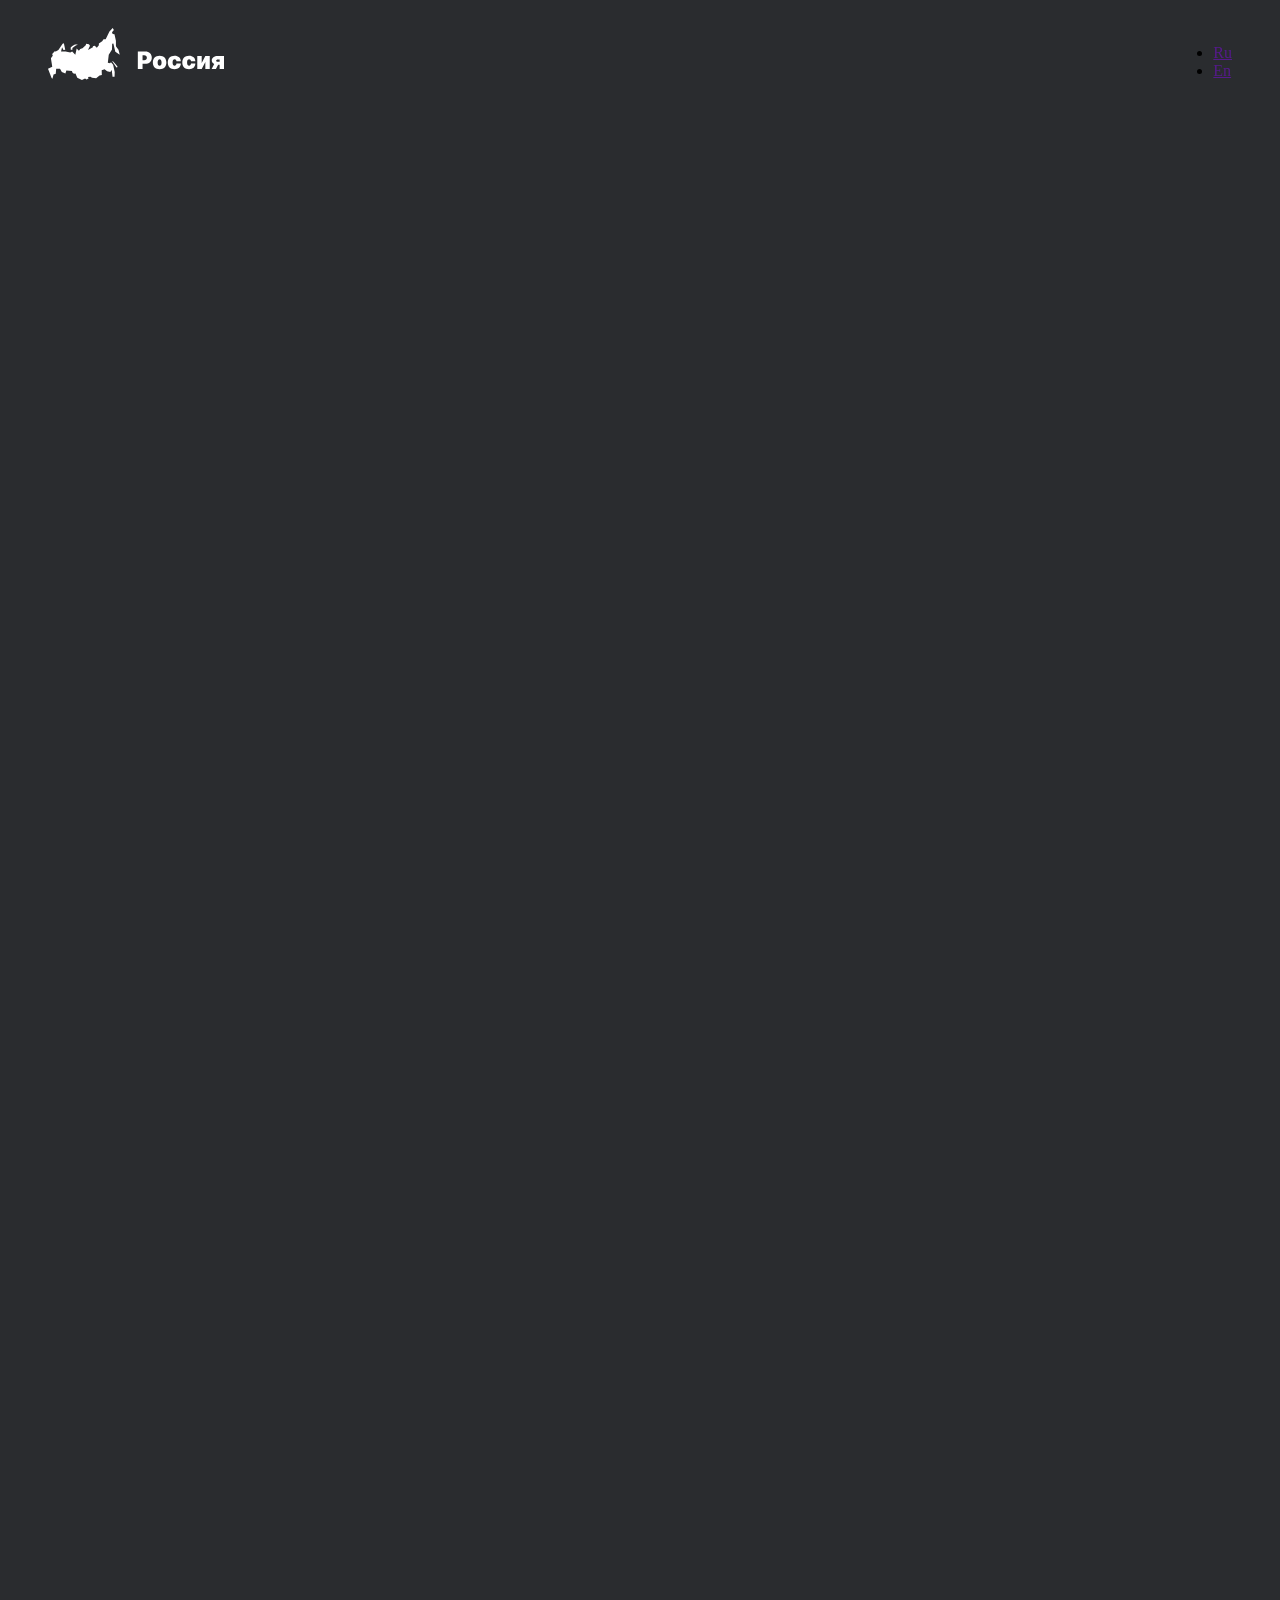
==== index.html @ 88f24289 "Начало разработки шапки" ====
<!doctype html>
<html lang="ru">
    <head>
        <meta charset="UTF-8">
        <meta name="viewport"
            content="width=device-width, user-scalable=no, initial-scale=1.0, maximum-scale=1.0, minimum-scale=1.0">
        <meta http-equiv="X-UA-Compatible" content="ie=edge">
        <link rel="stylesheet" href="css/index.css">
        <title>Путешествия по России</title>
    </head>
    <body class="body">
        <div class="body__container">
            <header class="header">
                <div class="header__logo">
                    <a href="index.html">
                        <img src="./assets/svg/logo.svg" alt="Логотип сайта">
                    </a>
                </div>
                <div class="header__langs">
                    <ul class="header__langs--list">
                        <li class="header__langs--item">
                            <a href="" class="header__

                            langs--link">Ru</a>
                        </li>
                        <li class="header__langs--item">
                            <a href="" class="header__langs--link">En</a>
                        </li>
                    </ul>
                </div>
            </header>
            <main class="main">

            </main>
            <footer class="footer">

            </footer>
        </div>
    </body>
</html>
---- css/index.css ----
@import "./normalize.css";
@import "./blocks/body/body.css";
@import "./blocks/body/__container/body__container.css";
@import "./blocks/header/header.css";
@import "./blocks/header/__lang-link/header__lang-link.css";
@import "./blocks/header/__logo/header__logo.css";
@import "./blocks/header/__logo/__img/header__logo__img.css";
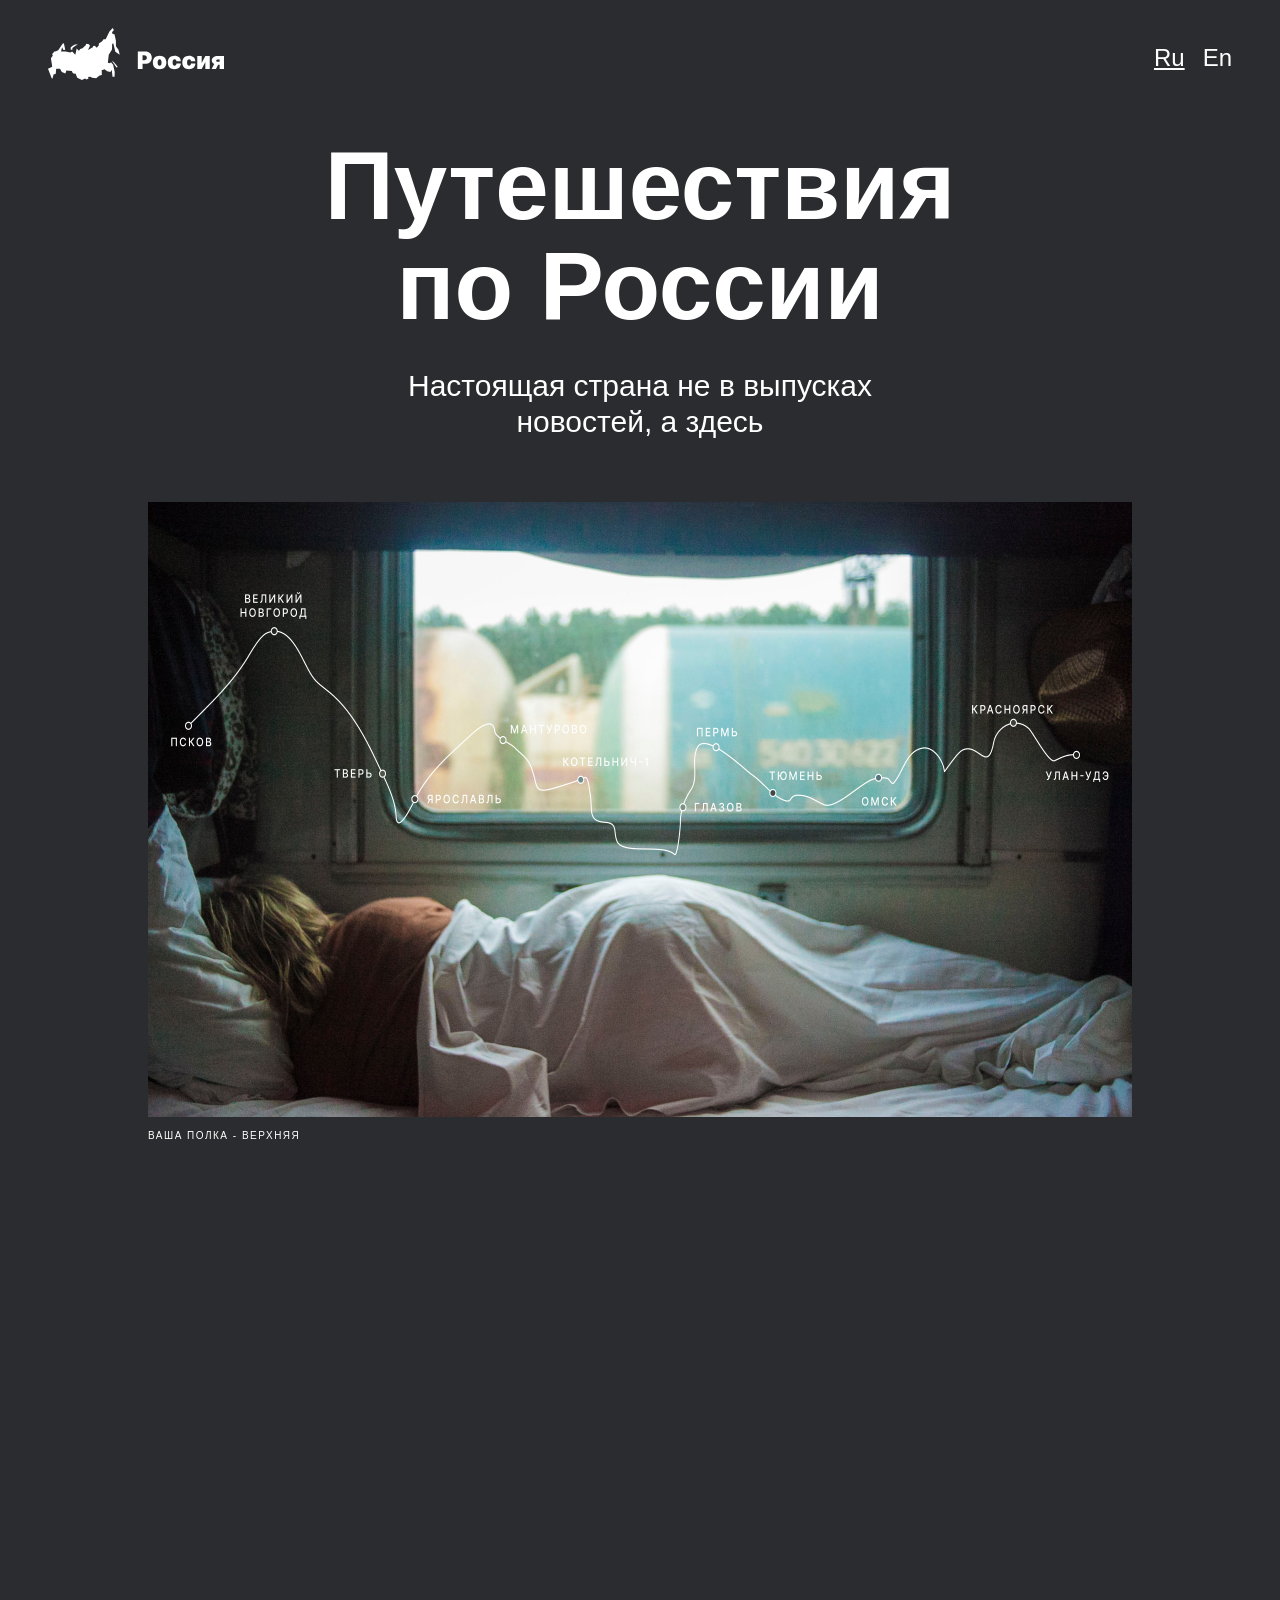
==== commit 8a09edfc: "Сверстал шапку и первую секцию main" ====
--- a/index.html
+++ b/index.html
@@ -11,26 +11,35 @@
     <body class="body">
         <div class="body__container">
             <header class="header">
-                <div class="header__logo">
+                <div class="logo header__logo">
                     <a href="index.html">
                         <img src="./assets/svg/logo.svg" alt="Логотип сайта">
                     </a>
                 </div>
                 <div class="header__langs">
-                    <ul class="header__langs--list">
-                        <li class="header__langs--item">
-                            <a href="" class="header__
-
-                            langs--link">Ru</a>
+                    <ul class="unordered-list">
+                        <li class="header__langs-item">
+                            <a href="" class="link link-active">Ru</a>
                         </li>
-                        <li class="header__langs--item">
-                            <a href="" class="header__langs--link">En</a>
+                        <li class="header__langs-item">
+                            <a href="" class="link">En</a>
                         </li>
                     </ul>
                 </div>
             </header>
             <main class="main">
-
+                <section class="main__greetings">
+                    <div class="main__greetings-title-container">
+                        <h1 class="title-h1">Путешествия по России</h1>
+                    </div>
+                    <div class="main__greetings-subtitle-container">
+                        <p class="main__greetings-subtitle">Настоящая страна не в выпусках новостей, а здесь</p>
+                    </div>
+                    <figure class="figure">
+                        <img class="main__greetings-image" src="./assets/img/image.png" alt="Изображение со спящей в поезде девушкой путешествующей маршрутом Псков -- Улан-удэ">
+                        <figcaption class="main__greetings-image-caption">Ваша полка - верхняя</figcaption>
+                    </figure>
+                </section>
             </main>
             <footer class="footer">
 
--- a/css/index.css
+++ b/css/index.css
@@ -1,7 +1,21 @@
 @import "./normalize.css";
+@import "./fonts/fonts.css";
 @import "./blocks/body/body.css";
 @import "./blocks/body/__container/body__container.css";
 @import "./blocks/header/header.css";
 @import "./blocks/header/__lang-link/header__lang-link.css";
 @import "./blocks/header/__logo/header__logo.css";
 @import "./blocks/header/__logo/__img/header__logo__img.css";
+@import "./blocks/header/__langs/header__langs.css";
+@import "./blocks/unordered-list/unordered-list.css";
+@import "./blocks/header/__langs-item/header__langs-item.css";
+@import "./blocks/link/link.css";
+@import "./blocks/link/link-active.css";
+@import "./blocks/main/__greetings/main__greetings.css";
+@import "./blocks/title/title-h1.css";
+@import "./blocks/main/__greetings/main__greetings-title-container.css";
+@import "./blocks/main/__greetings/main__greetings-subtitle-container.css";
+@import "./blocks/main/__greetings/main__greetings-subtitle.css";
+@import "./blocks/figure/figure.css";
+@import "./blocks/main/__greetings/main__greetings-image.css";
+@import "./blocks/main/__greetings/main__greetings-image-caption.css"
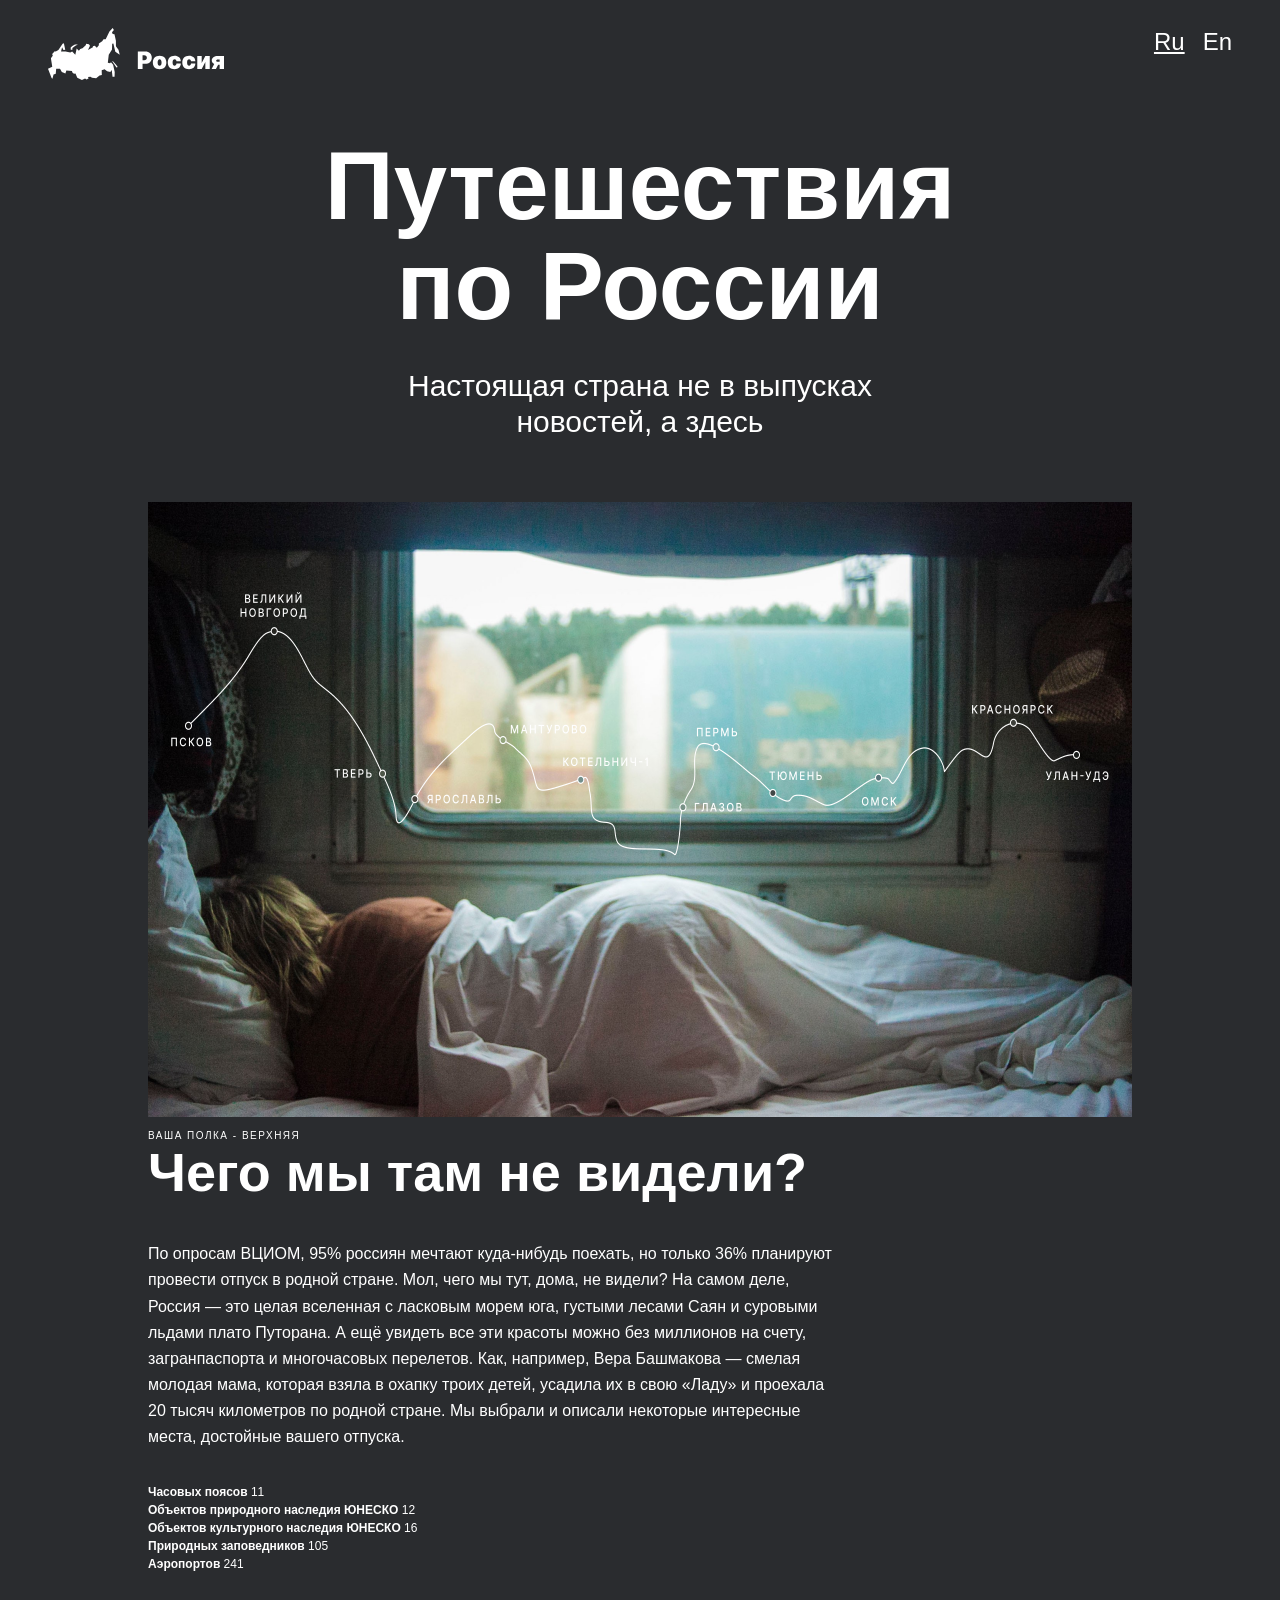
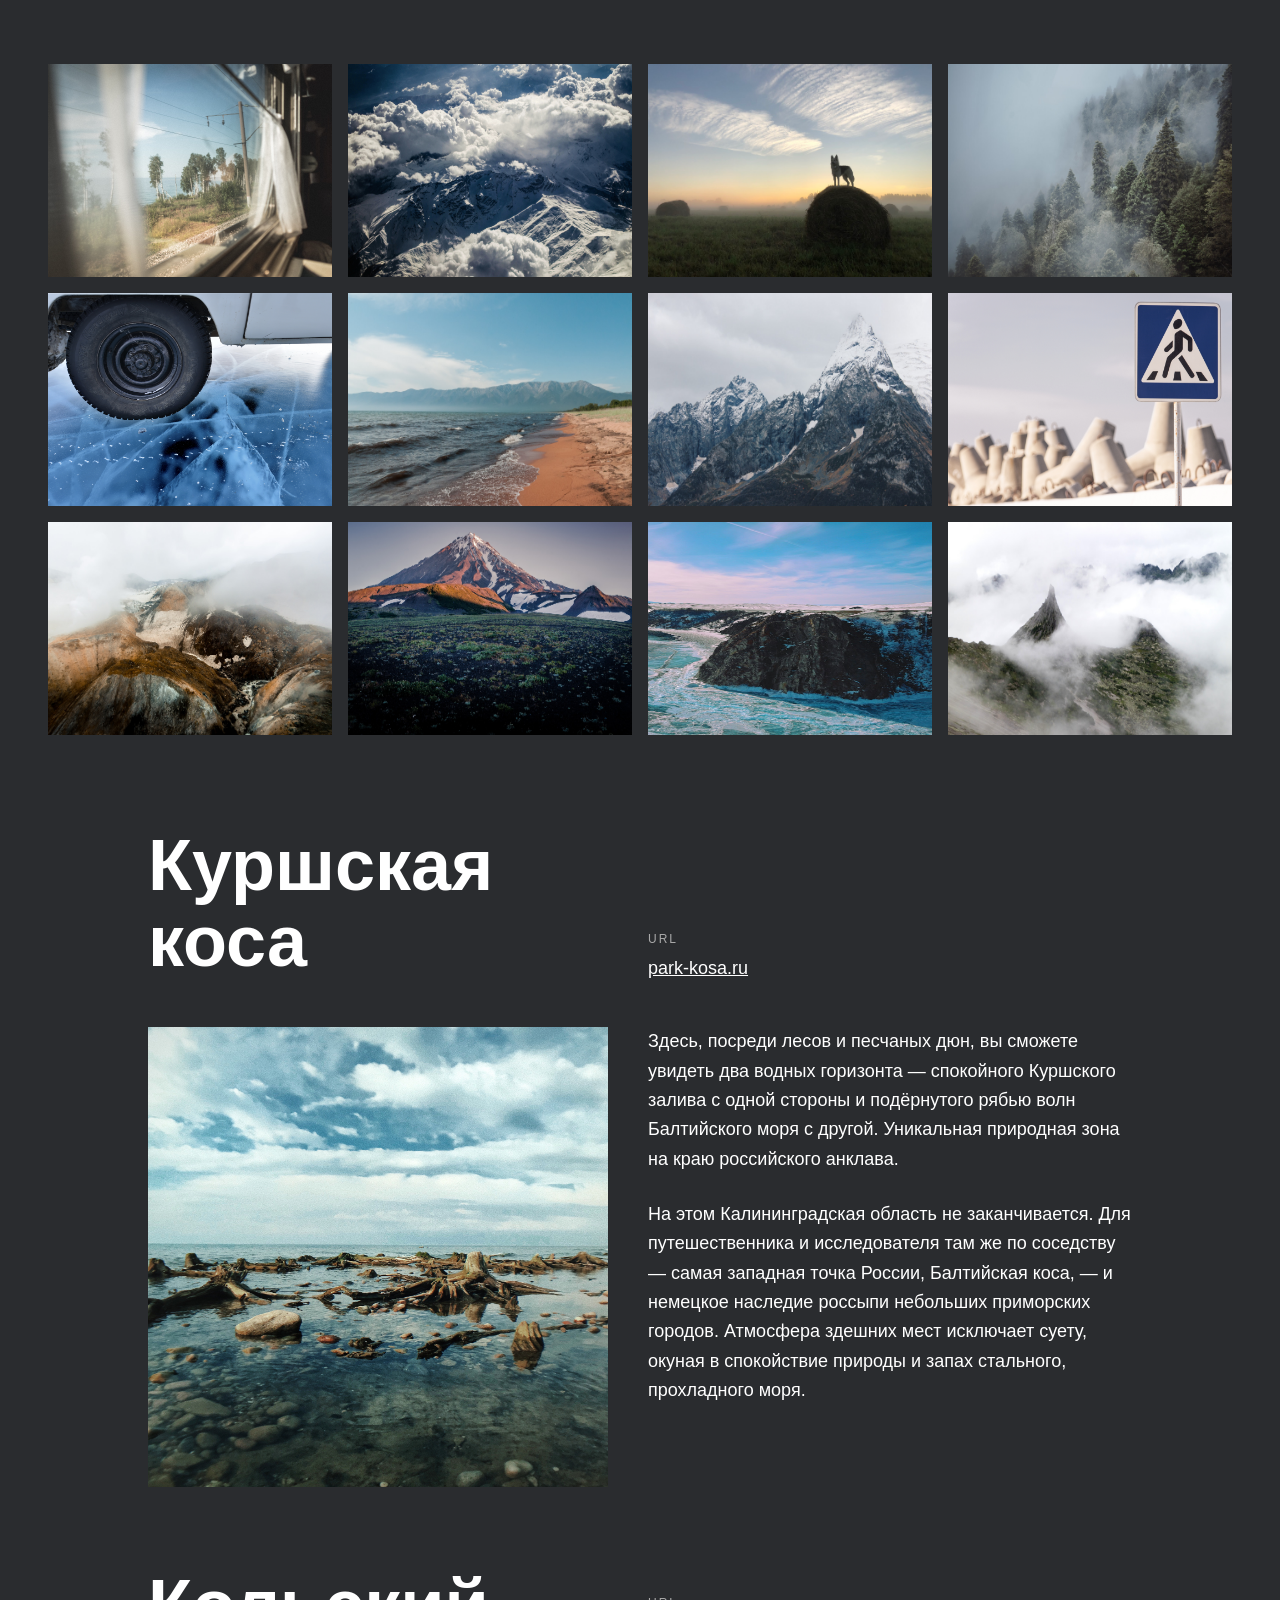
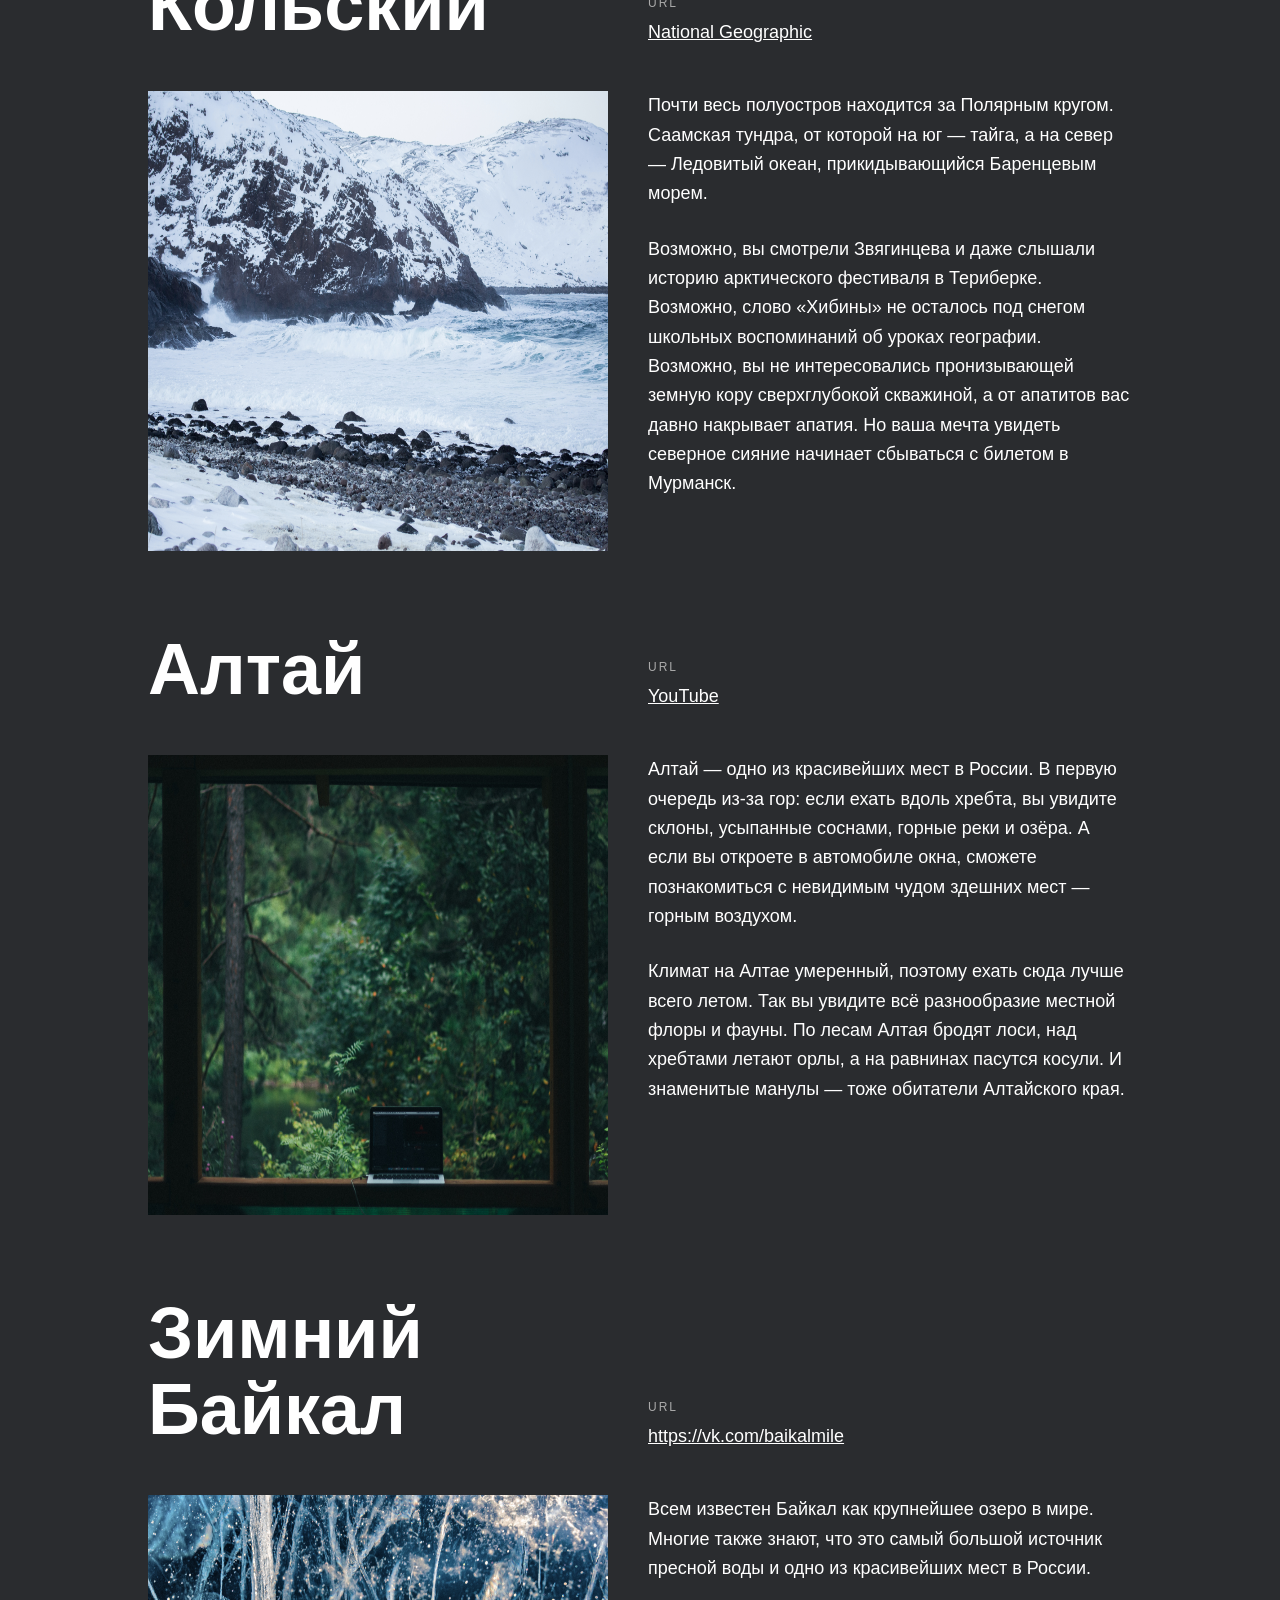
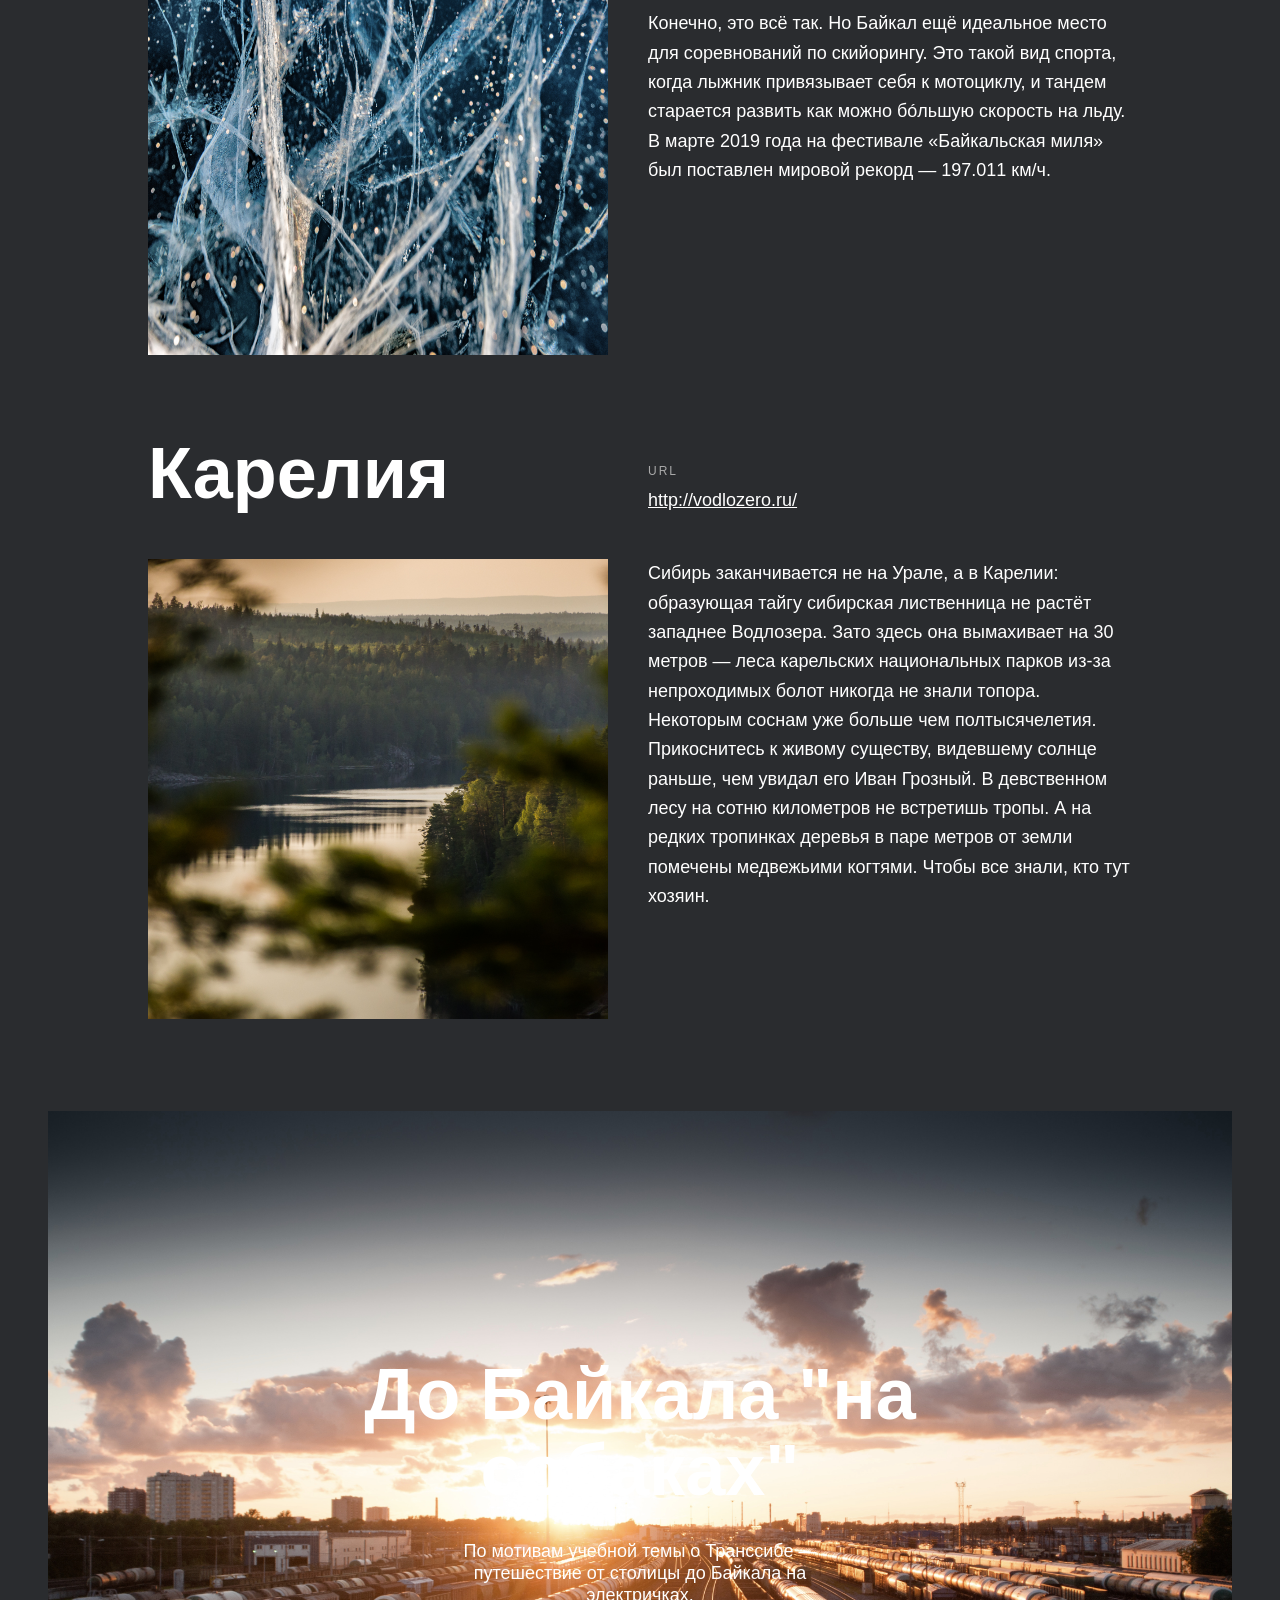
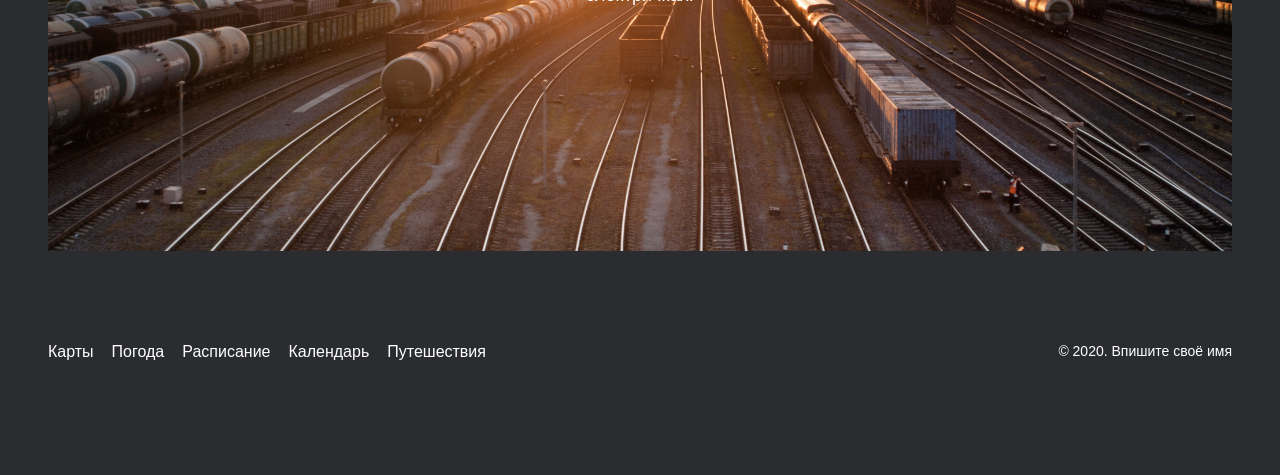
==== commit f2467950: "Вёрстка завершена" ====
--- a/index.html
+++ b/index.html
@@ -40,9 +40,182 @@
                         <figcaption class="main__greetings-image-caption">Ваша полка - верхняя</figcaption>
                     </figure>
                 </section>
+                <section class="main__information">
+                    <div class="main__information-container">
+                        <h2 class="title-h2">Чего мы там не видели?</h2>
+                        <p class="main__information-paragraph">По опросам ВЦИОМ, 95% россиян мечтают куда-нибудь поехать, 
+                            но только 36% планируют провести отпуск в родной стране. 
+                            Мол, чего мы тут, дома, не видели? На самом деле, 
+                            Россия — это целая вселенная с ласковым морем юга, 
+                            густыми лесами Саян и суровыми льдами плато Путорана. 
+                            А ещё увидеть все эти красоты можно без миллионов на счету, 
+                            загранпаспорта и многочасовых перелетов. Как, например, 
+                            Вера Башмакова — смелая молодая мама, которая взяла в 
+                            охапку троих детей, усадила их в свою «Ладу» и проехала 
+                            20 тысяч километров по родной стране. Мы выбрали и описали 
+                            некоторые интересные места, достойные вашего отпуска.
+                        </p>
+                        <div class="main__information-p-container">
+                            <p class="main__information-data">
+                                <span class="main__information-span-bold">Часовых поясов</span> 11<br>
+                                <span class="main__information-span-bold">Объектов природного наследия ЮНЕСКО</span> 12<br>
+                                <span class="main__information-span-bold">Объектов культурного наследия ЮНЕСКО</span> 16<br>
+                                <span class="main__information-span-bold">Природных заповедников</span> 105<br>
+                                <span class="main__information-span-bold">Аэропортов</span> 241
+                            </p>
+                        </div>
+                    </div>
+                </section>
+                <section class="main__gallery">
+                    <img class="main__gallery-img" src="./assets/img/image1.png" alt="Изображение с видом из окна поезда">
+                    <img class="main__gallery-img" src="./assets/img/image2.jpg" alt="Изображение с вершинами гор">
+                    <img class="main__gallery-img" src="./assets/img/image3.jpg" alt="Изображение с туманным полем">
+                    <img class="main__gallery-img" src="./assets/img/image4.jpg" alt="Изображение с Сочинскими горами">
+                    <img class="main__gallery-img" src="./assets/img/image5.jpg" alt="Изображение с машиной едущей по Байкалу">
+                    <img class="main__gallery-img" src="./assets/img/image6.jpg" alt="Изображение с летним Байкалом">
+                    <img class="main__gallery-img" src="./assets/img/image7.jpg" alt="Изображение с Эльбрусом">
+                    <img class="main__gallery-img" src="./assets/img/image8.jpg" alt="Изображение со знаком пешеходного перехода">
+                    <img class="main__gallery-img" src="./assets/img/image9.jpg" alt="Изображение с берегами Камчатки">
+                    <img class="main__gallery-img" src="./assets/img/image10.jpg" alt="Изображение с горами Камчатки">
+                    <img class="main__gallery-img" src="./assets/img/image11.jpg" alt="Изображение с отвесными скалами Байкала">
+                    <img class="main__gallery-img" src="./assets/img/image12.jpg" alt="Изображение с Эргаки">
+                </section>
+                <section class="main__places">
+                    <div class="main__places-card">
+                        <div class="main__places-title-container">
+                            <h2 class="main__places-title">Куршская коса</h2>
+                        </div>
+                        <div class="main__places-url" style="margin-top: 106px;">
+                            <span class="main__places-span-url">URL</span>
+                            <a class="main__places-link" href="http://park-kosa.ru">park-kosa.ru</a>
+                        </div>
+                        <img class="main__places-img" src="./assets/img/kurshskaya-kosa.jpg" alt="Изображение Куршской косы">
+                        <div>
+                            <p class="main__places-info">
+                                Здесь, посреди лесов и песчаных дюн, вы сможете увидеть два водных горизонта — 
+                                спокойного Куршского залива с одной стороны и подёрнутого рябью волн 
+                             Балтийского моря с другой. Уникальная природная зона на краю российского анклава.
+                            </p>
+                            <p class="main__places-info">
+                                На этом Калининградская область не заканчивается. Для путешественника и 
+                                исследователя там же по соседству — самая западная точка России, 
+                                Балтийская коса, — и немецкое наследие россыпи небольших приморских 
+                                городов. Атмосфера здешних мест исключает суету, окуная в спокойствие 
+                                природы и запах стального, прохладного моря.
+                            </p>
+                        </div>
+                    </div>
+                    <div class="main__places-card">
+                        <div class="main__places-title-container">
+                            <h2 class="main__places-title">Кольский</h2>
+                        </div>
+                        <div class="main__places-url">
+                            <span class="main__places-span-url">URL</span>
+                            <a class="main__places-link" href="https://yourshot.nationalgeographic.com/photos/?keywords=kolskiy">National Geographic</a>
+                        </div>
+                        <img class="main__places-img" src="./assets/img/kolskiy.jpg" alt="Изображение Кольского полуострова">
+                        <div>
+                            <p class="main__places-info">
+                                Почти весь полуостров находится за Полярным кругом. Саамская тундра, 
+                                от которой на юг — тайга, а на север — Ледовитый океан, прикидывающийся 
+                                Баренцевым морем.
+                            </p>
+                            <p class="main__places-info">
+                                Возможно, вы смотрели Звягинцева и даже слышали историю арктического 
+                                фестиваля в Териберке. Возможно, слово «Хибины» не осталось под 
+                                снегом школьных воспоминаний об уроках географии. Возможно, вы не 
+                                интересовались пронизывающей земную кору сверхглубокой скважиной, а от 
+                                апатитов вас давно накрывает апатия. Но ваша мечта увидеть северное сияние 
+                                начинает сбываться с билетом в Мурманск.
+                            </p>
+                        </div>
+                    </div>
+                    <div class="main__places-card">
+                        <div class="main__places-title-container">
+                            <h2 class="main__places-title">Алтай</h2>
+                        </div>
+                        <div class="main__places-url">
+                            <span class="main__places-span-url">URL</span>
+                            <a class="main__places-link" href="https://www.youtube.com/watch?v=7ZEsoV7kWAQ">YouTube</a>
+                        </div>
+                        <img class="main__places-img" src="./assets/img/altai.jpg" alt="Изображение Алтая">
+                        <div>
+                            <p class="main__places-info">
+                                Алтай — одно из красивейших мест в России. В первую очередь из-за гор: 
+                                если ехать вдоль хребта, вы увидите склоны, усыпанные соснами, горные реки и озёра. 
+                                А если вы откроете в автомобиле окна, сможете познакомиться с невидимым чудом 
+                                здешних мест — горным воздухом.
+                            </p>
+                            <p class="main__places-info">
+                                Климат на Алтае умеренный, поэтому ехать сюда лучше всего летом. 
+                                Так вы увидите всё разнообразие местной флоры и фауны. 
+                                По лесам Алтая бродят лоси, над хребтами летают орлы, а на 
+                                равнинах пасутся косули. И знаменитые манулы — тоже обитатели 
+                                Алтайского края.
+                            </p>
+                        </div>
+                    </div>
+                    <div class="main__places-card">
+                        <div class="main__places-title-container">
+                            <h2 class="main__places-title">Зимний Байкал</h2>
+                        </div>
+                        <div class="main__places-url" style="margin-top: 106px;">
+                            <span class="main__places-span-url">URL</span>
+                            <a class="main__places-link" href="https://vk.com/baikalmile">https://vk.com/baikalmile</a>
+                        </div>
+                        <img class="main__places-img" src="./assets/img/winter-baikal.jpg" alt="Изображение зимнего Байкала">
+                        <div>
+                            <p class="main__places-info">
+                                Всем известен Байкал как крупнейшее озеро в мире. Многие также знают, 
+                                что это самый большой источник пресной воды и одно из красивейших мест в 
+                                России.
+                            </p>
+                            <p class="main__places-info">
+                                Конечно, это всё так. Но Байкал ещё идеальное место для соревнований по скийорингу. 
+                                Это такой вид спорта, когда лыжник привязывает себя к мотоциклу, и тандем старается 
+                                развить как можно бóльшую скорость на льду. В марте 2019 года на фестивале 
+                                «Байкальская миля» был поставлен мировой рекорд — 197.011 км/ч.
+                            </p>
+                        </div>
+                    </div>
+                    <div class="main__places-card">
+                        <div class="main__places-title-container">
+                            <h2 class="main__places-title">Карелия</h2>
+                        </div>
+                        <div class="main__places-url">
+                            <span class="main__places-span-url">URL</span>
+                            <a class="main__places-link" href="http://vodlozero.ru">http://vodlozero.ru/</a>
+                        </div>
+                        <img class="main__places-img" src="./assets/img/carelia.jpg" alt="Изображение Карелии">
+                        <div>
+                            <p class="main__places-info">
+                                Сибирь заканчивается не на Урале, а в Карелии: образующая тайгу сибирская лиственница не растёт западнее Водлозера. 
+                                Зато здесь она вымахивает на 30 метров — леса карельских национальных парков из-за непроходимых болот никогда не знали топора. 
+                                Некоторым соснам уже больше чем полтысячелетия. Прикоснитесь к живому существу, видевшему солнце раньше, чем увидал его Иван Грозный. 
+                                В девственном лесу на сотню километров не встретишь тропы. А на редких тропинках деревья 
+                                в паре метров от земли помечены медвежьими когтями. Чтобы все знали, кто тут хозяин.
+                            </p>
+                        </div>
+                    </div>
+                </section>
+                <section class="main__toBaikal">
+                    <div class="main__toBaikal-title-container">
+                            <h2 class="main__toBaikal-title">До Байкала "на собаках"</h2>
+                        </div>
+                        <div class="main__toBaikal-subtitle-container">
+                            <h3 class="main__toBaikal-subtitle">По мотивам учебной темы о Транссибе — путешествие от столицы до Байкала на электричках.</h3>
+                    </div>
+                </section>
             </main>
             <footer class="footer">
-
+                <ul class="unordered-list">
+                    <li><a class="footer-link link" href="https://yandex.ru/maps">Карты</a></li>
+                    <li><a class="footer-link link" href="https://yandex.ru/pogoda">Погода</a></li>
+                    <li><a class="footer-link link" href="https://rasp.yandex.ru">Расписание</a></li>
+                    <li><a class="footer-link link" href="https://calendar.yandex.ru">Календарь</a></li>
+                    <li><a class="footer-link link" href="https://travel.yandex.ru">Путешествия</a></li>
+                </ul>
+                <p class="footer__copyright">© 2020. Впишите своё имя</p>
             </footer>
         </div>
     </body>
--- a/css/index.css
+++ b/css/index.css
@@ -11,11 +11,38 @@
 @import "./blocks/header/__langs-item/header__langs-item.css";
 @import "./blocks/link/link.css";
 @import "./blocks/link/link-active.css";
+@import "./blocks/main/main.css";
 @import "./blocks/main/__greetings/main__greetings.css";
 @import "./blocks/title/title-h1.css";
+@import "./blocks/title/title-h2.css";
 @import "./blocks/main/__greetings/main__greetings-title-container.css";
 @import "./blocks/main/__greetings/main__greetings-subtitle-container.css";
 @import "./blocks/main/__greetings/main__greetings-subtitle.css";
 @import "./blocks/figure/figure.css";
 @import "./blocks/main/__greetings/main__greetings-image.css";
-@import "./blocks/main/__greetings/main__greetings-image-caption.css"
+@import "./blocks/main/__greetings/main__greetings-image-caption.css";
+@import "./blocks/main/__information/main__information.css";
+@import "./blocks/main/__information/main__information-container.css";
+@import "./blocks/main/__information/main__information-paragraph.css";
+@import "./blocks/main/__information/main__information-p-container.css";
+@import "./blocks/main/__information/main__information-data.css";
+@import "./blocks/main/__information/main__information-span-bold.css";
+@import "./blocks/main/__gallery/main__gallery.css";
+@import "./blocks/main/__gallery/main__gallery-img.css";
+@import "./blocks/main/__places/main__places.css";
+@import "./blocks/main/__places/main__places-card.css";
+@import "./blocks/main/__places/main__places-title.css";
+@import "./blocks/main/__places/main__places-title-container.css";
+@import "./blocks/main/__places/main__places-url.css";
+@import "./blocks/main/__places/main__places-img.css";
+@import "./blocks/main/__places/main__places-info.css";
+@import "./blocks/main/__places/main__places-span-url.css";
+@import "./blocks/main/__places/main__places-link.css";
+@import "./blocks/main/__toBaikal/main__toBaikal.css";
+@import "./blocks/main/__toBaikal/main__toBaikal-title-container.css";
+@import "./blocks/main/__toBaikal/main__toBaikal-title.css";
+@import "./blocks/main/__toBaikal/main__toBaikal-subtitle-container.css";
+@import "./blocks/main/__toBaikal/main__toBaikal-subtitle.css";
+@import "./blocks/footer/footer.css";
+@import "./blocks/footer/footer-link.css";
+@import "./blocks/footer/__copyright/footer__copyright.css";
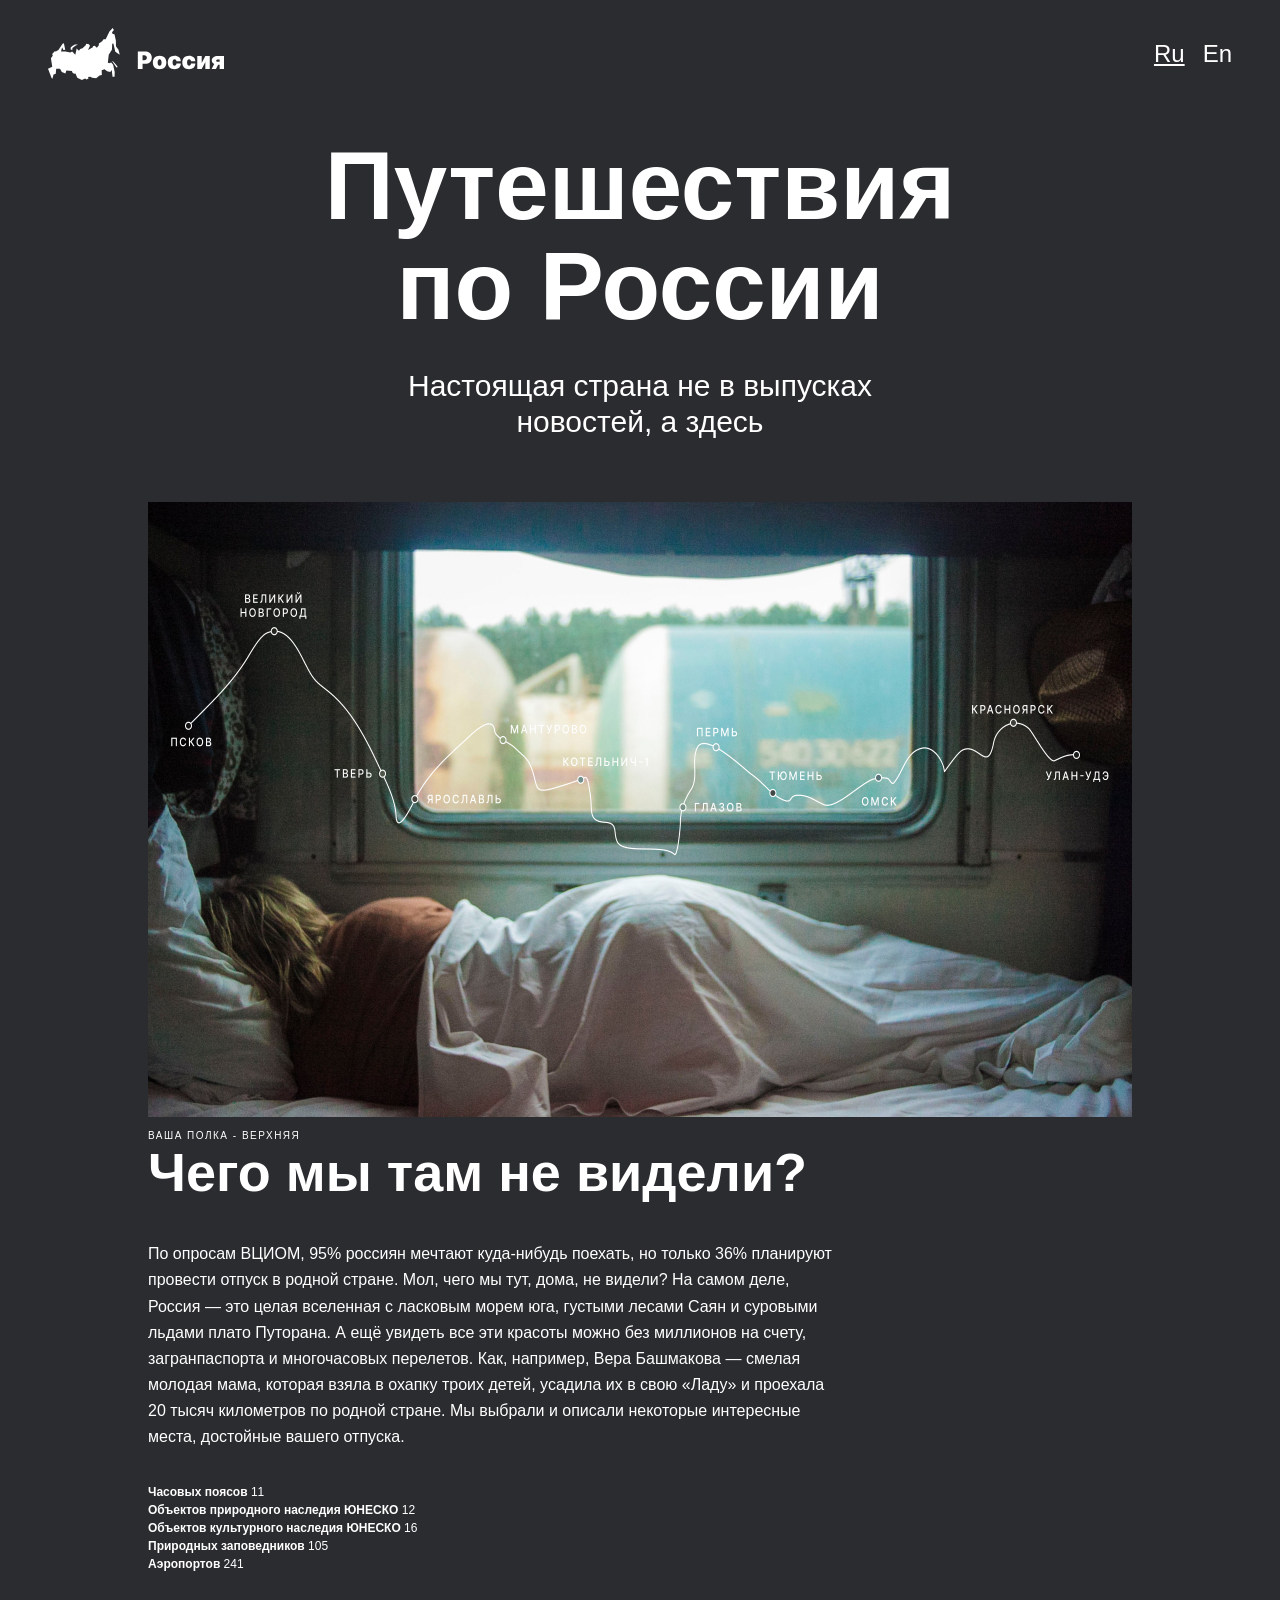
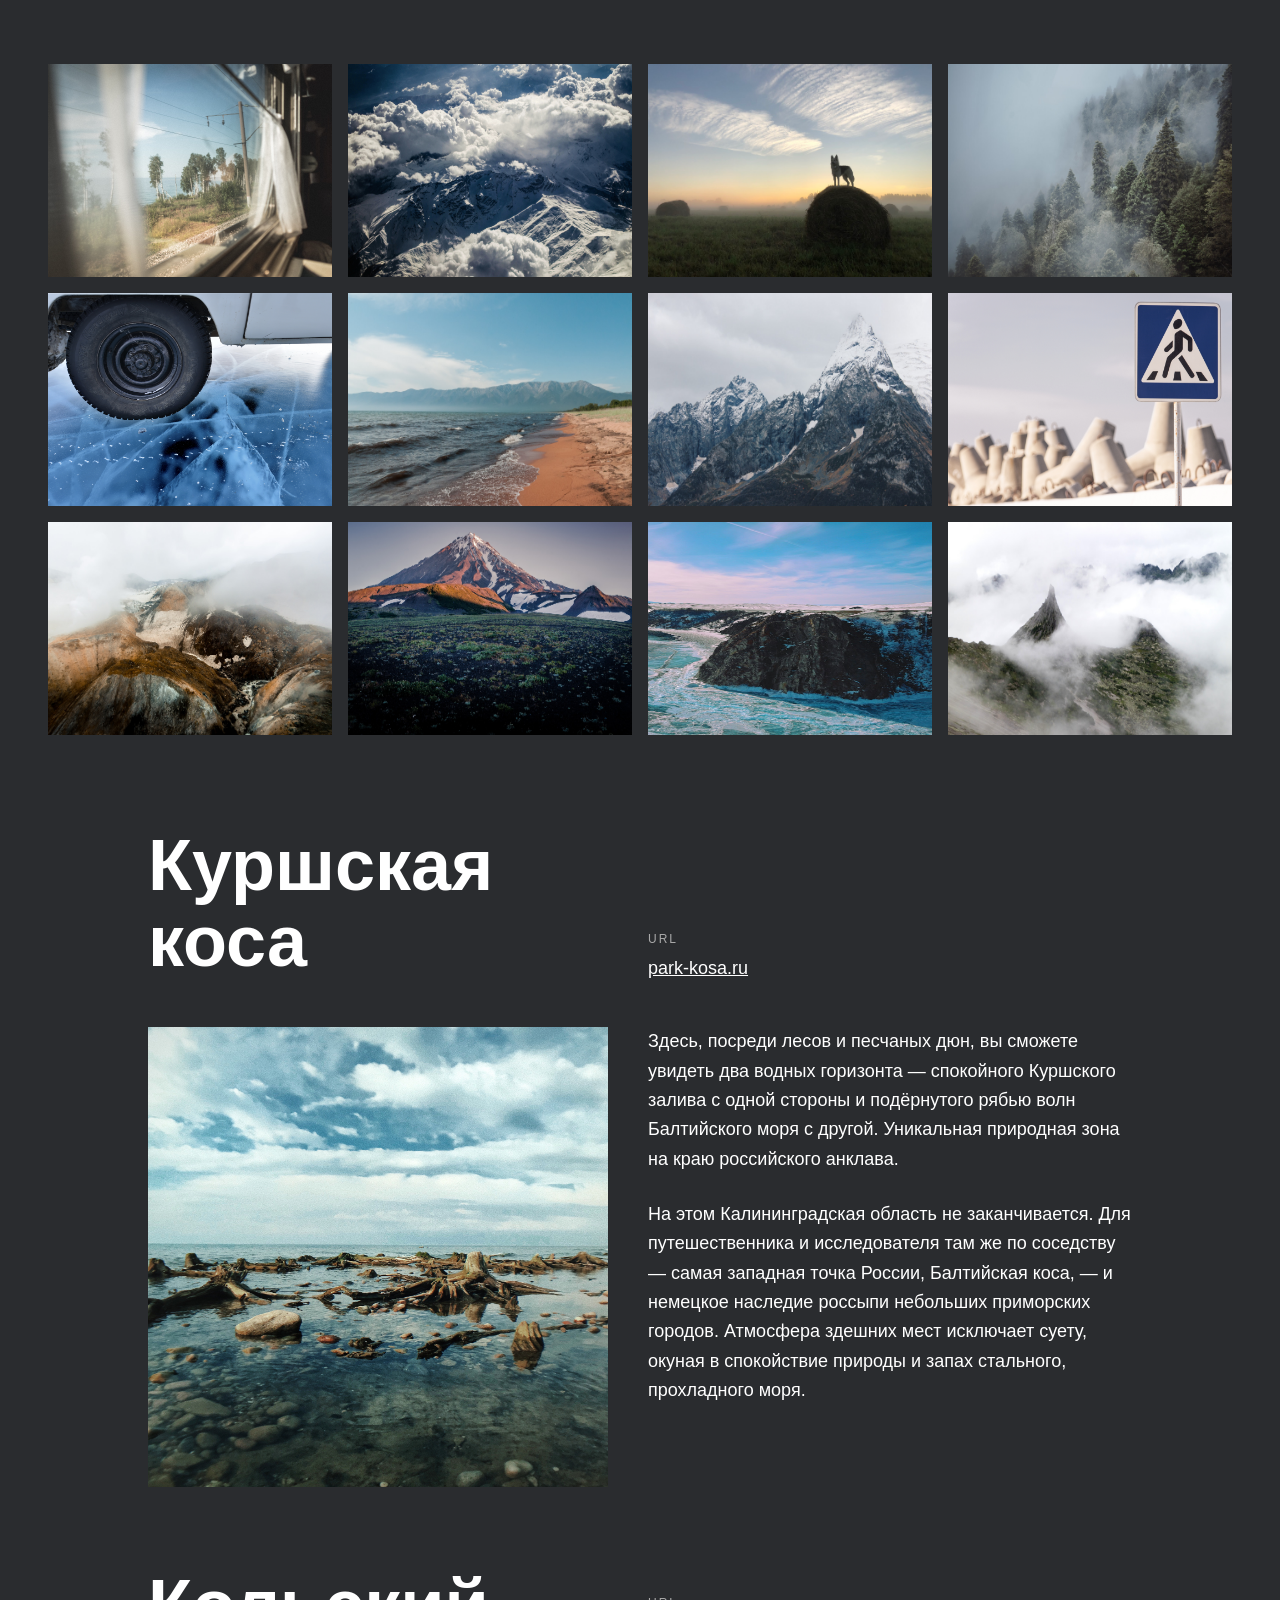
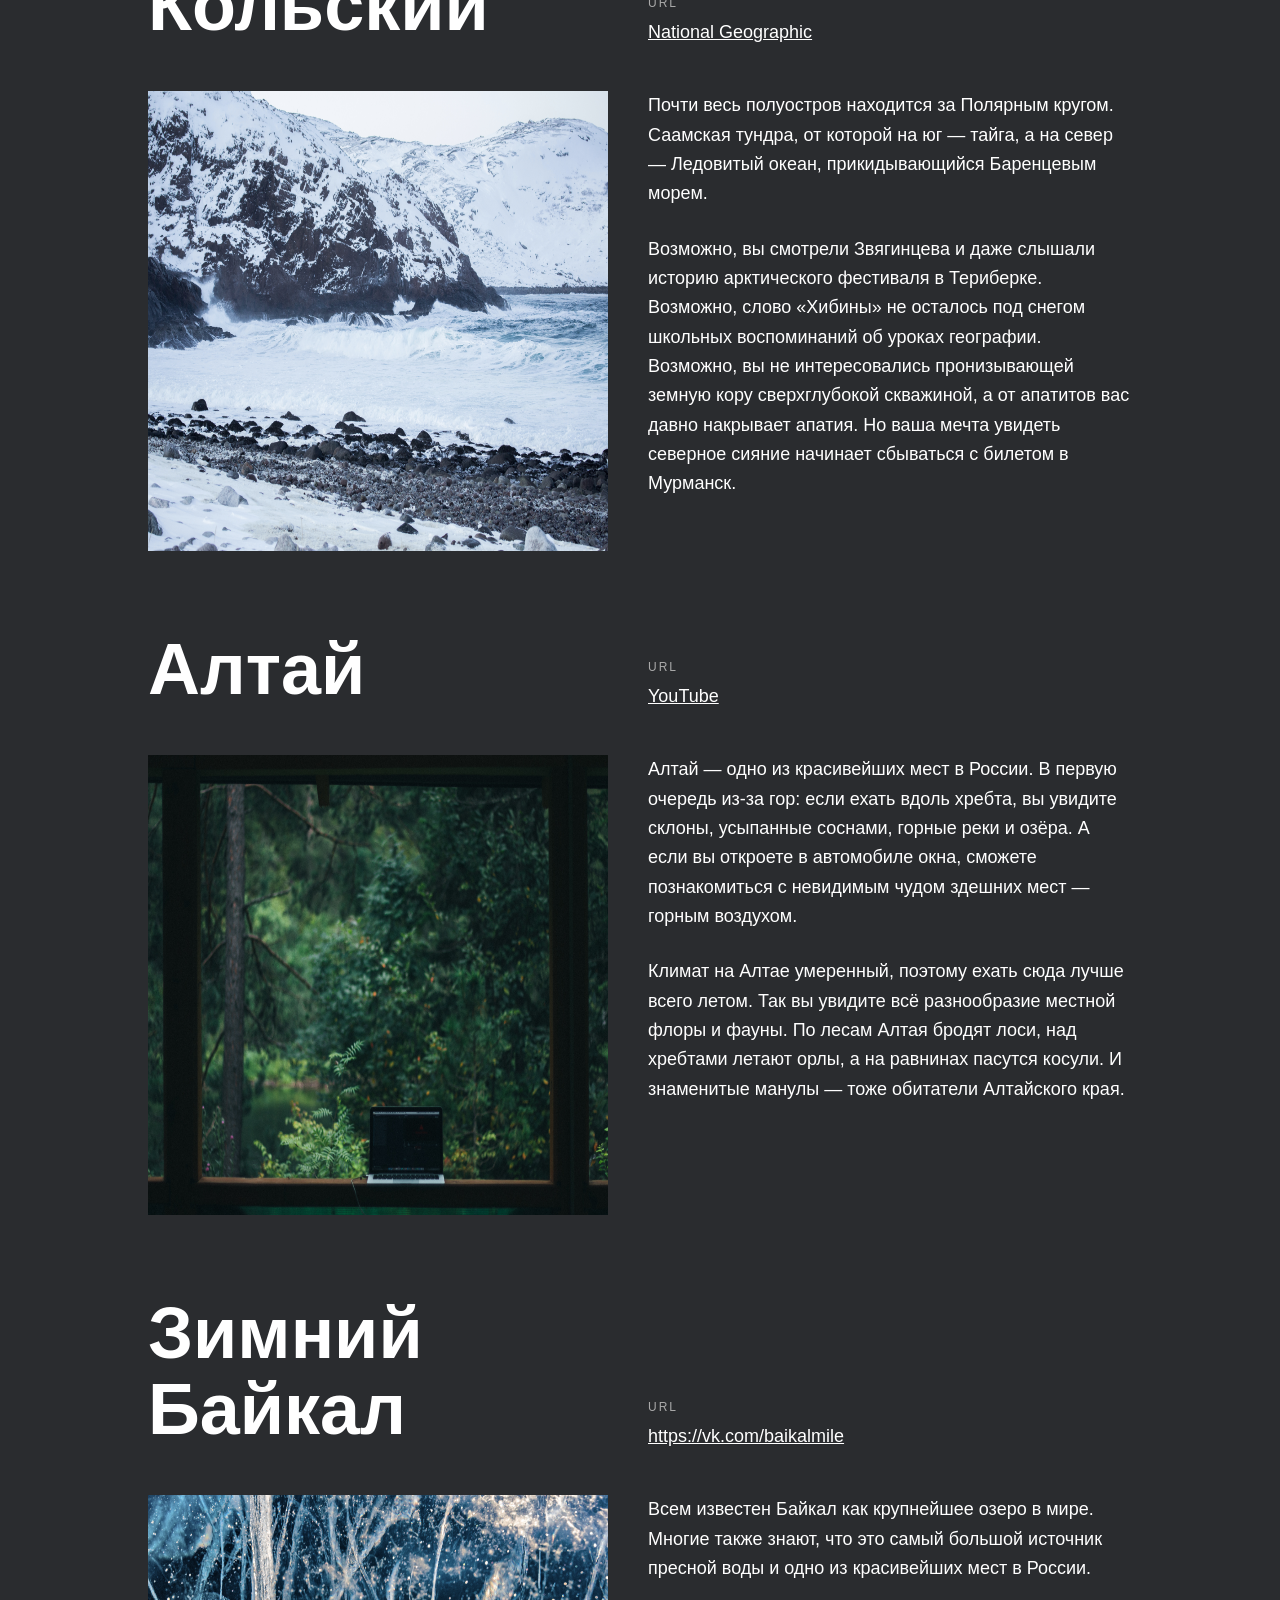
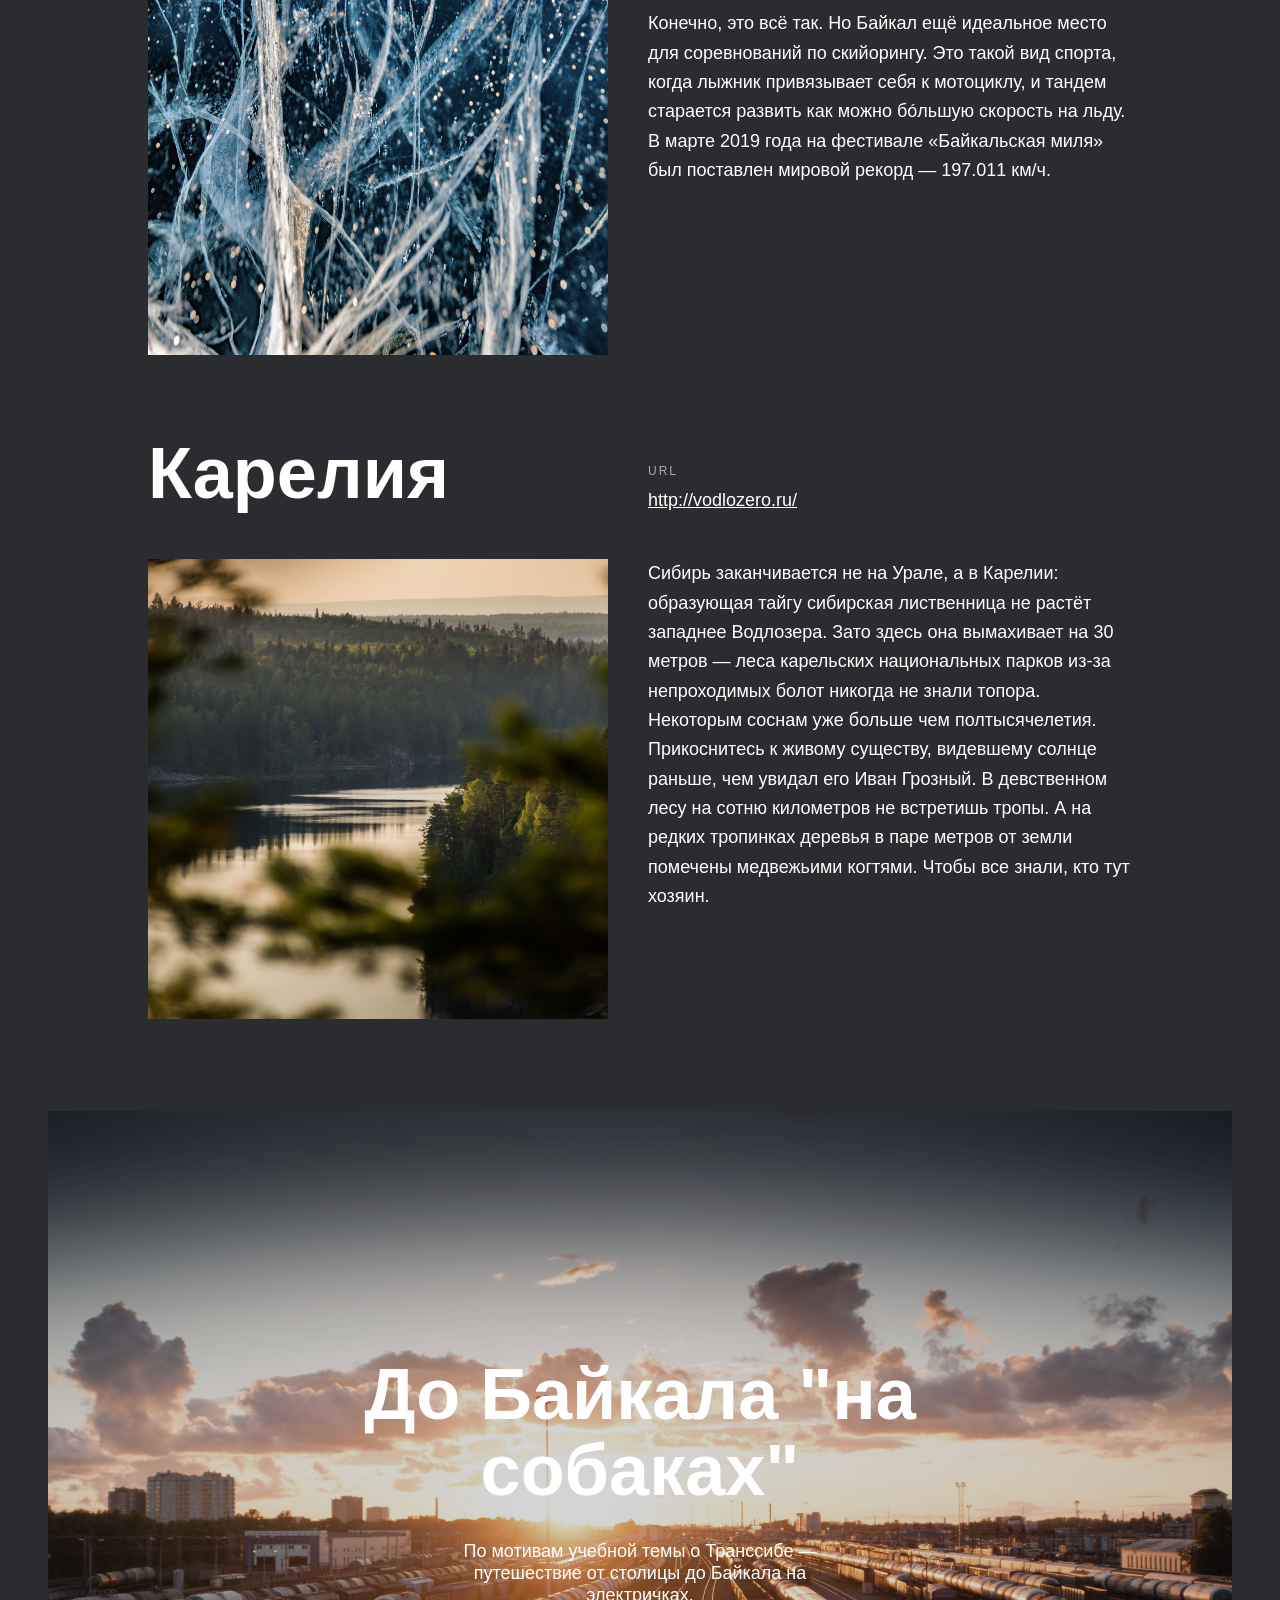
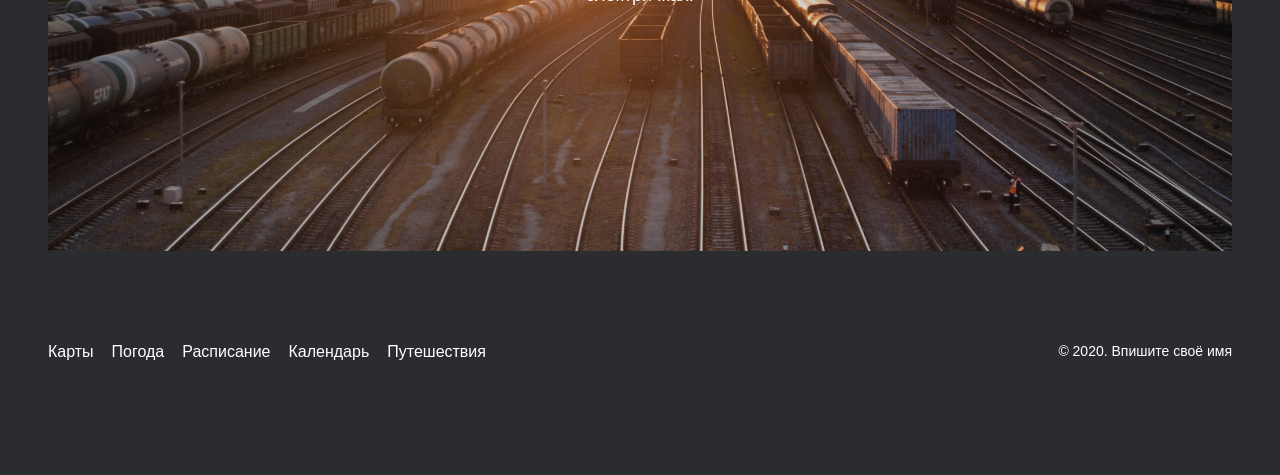
==== commit 0225ca5e: "HotFix" ====
--- a/index.html
+++ b/index.html
@@ -17,7 +17,7 @@
                     </a>
                 </div>
                 <div class="header__langs">
-                    <ul class="unordered-list">
+                    <ul class="header__langs-list unordered-list">
                         <li class="header__langs-item">
                             <a href="" class="link link-active">Ru</a>
                         </li>
@@ -199,12 +199,16 @@
                     </div>
                 </section>
                 <section class="main__toBaikal">
-                    <div class="main__toBaikal-title-container">
-                            <h2 class="main__toBaikal-title">До Байкала "на собаках"</h2>
-                        </div>
-                        <div class="main__toBaikal-subtitle-container">
-                            <h3 class="main__toBaikal-subtitle">По мотивам учебной темы о Транссибе — путешествие от столицы до Байкала на электричках.</h3>
-                    </div>
+                    <a class="link" href="https://stampsy.com/na-elektrichkakh-do-baikala">
+                        <div class="main__toBaikal-container">
+                            <div class="main__toBaikal-title-container">
+                                <h2 class="main__toBaikal-title">До Байкала "на собаках"</h2>
+                            </div>
+                            <div class="main__toBaikal-subtitle-container">
+                                <h3 class="main__toBaikal-subtitle">По мотивам учебной темы о Транссибе — путешествие от столицы до Байкала на электричках.</h3>
+                            </div>
+                        </div>
+                    </a>
                 </section>
             </main>
             <footer class="footer">
--- a/css/index.css
+++ b/css/index.css
@@ -3,10 +3,11 @@
 @import "./blocks/body/body.css";
 @import "./blocks/body/__container/body__container.css";
 @import "./blocks/header/header.css";
-@import "./blocks/header/__lang-link/header__lang-link.css";
+@import "./blocks/header/__langs/header__langs-item.css";
 @import "./blocks/header/__logo/header__logo.css";
 @import "./blocks/header/__logo/__img/header__logo__img.css";
 @import "./blocks/header/__langs/header__langs.css";
+@import "./blocks/header/__langs/header__langs-list.css";
 @import "./blocks/unordered-list/unordered-list.css";
 @import "./blocks/header/__langs-item/header__langs-item.css";
 @import "./blocks/link/link.css";
@@ -39,6 +40,7 @@
 @import "./blocks/main/__places/main__places-span-url.css";
 @import "./blocks/main/__places/main__places-link.css";
 @import "./blocks/main/__toBaikal/main__toBaikal.css";
+@import "./blocks/main/__toBaikal/main__toBaikal-container.css";
 @import "./blocks/main/__toBaikal/main__toBaikal-title-container.css";
 @import "./blocks/main/__toBaikal/main__toBaikal-title.css";
 @import "./blocks/main/__toBaikal/main__toBaikal-subtitle-container.css";
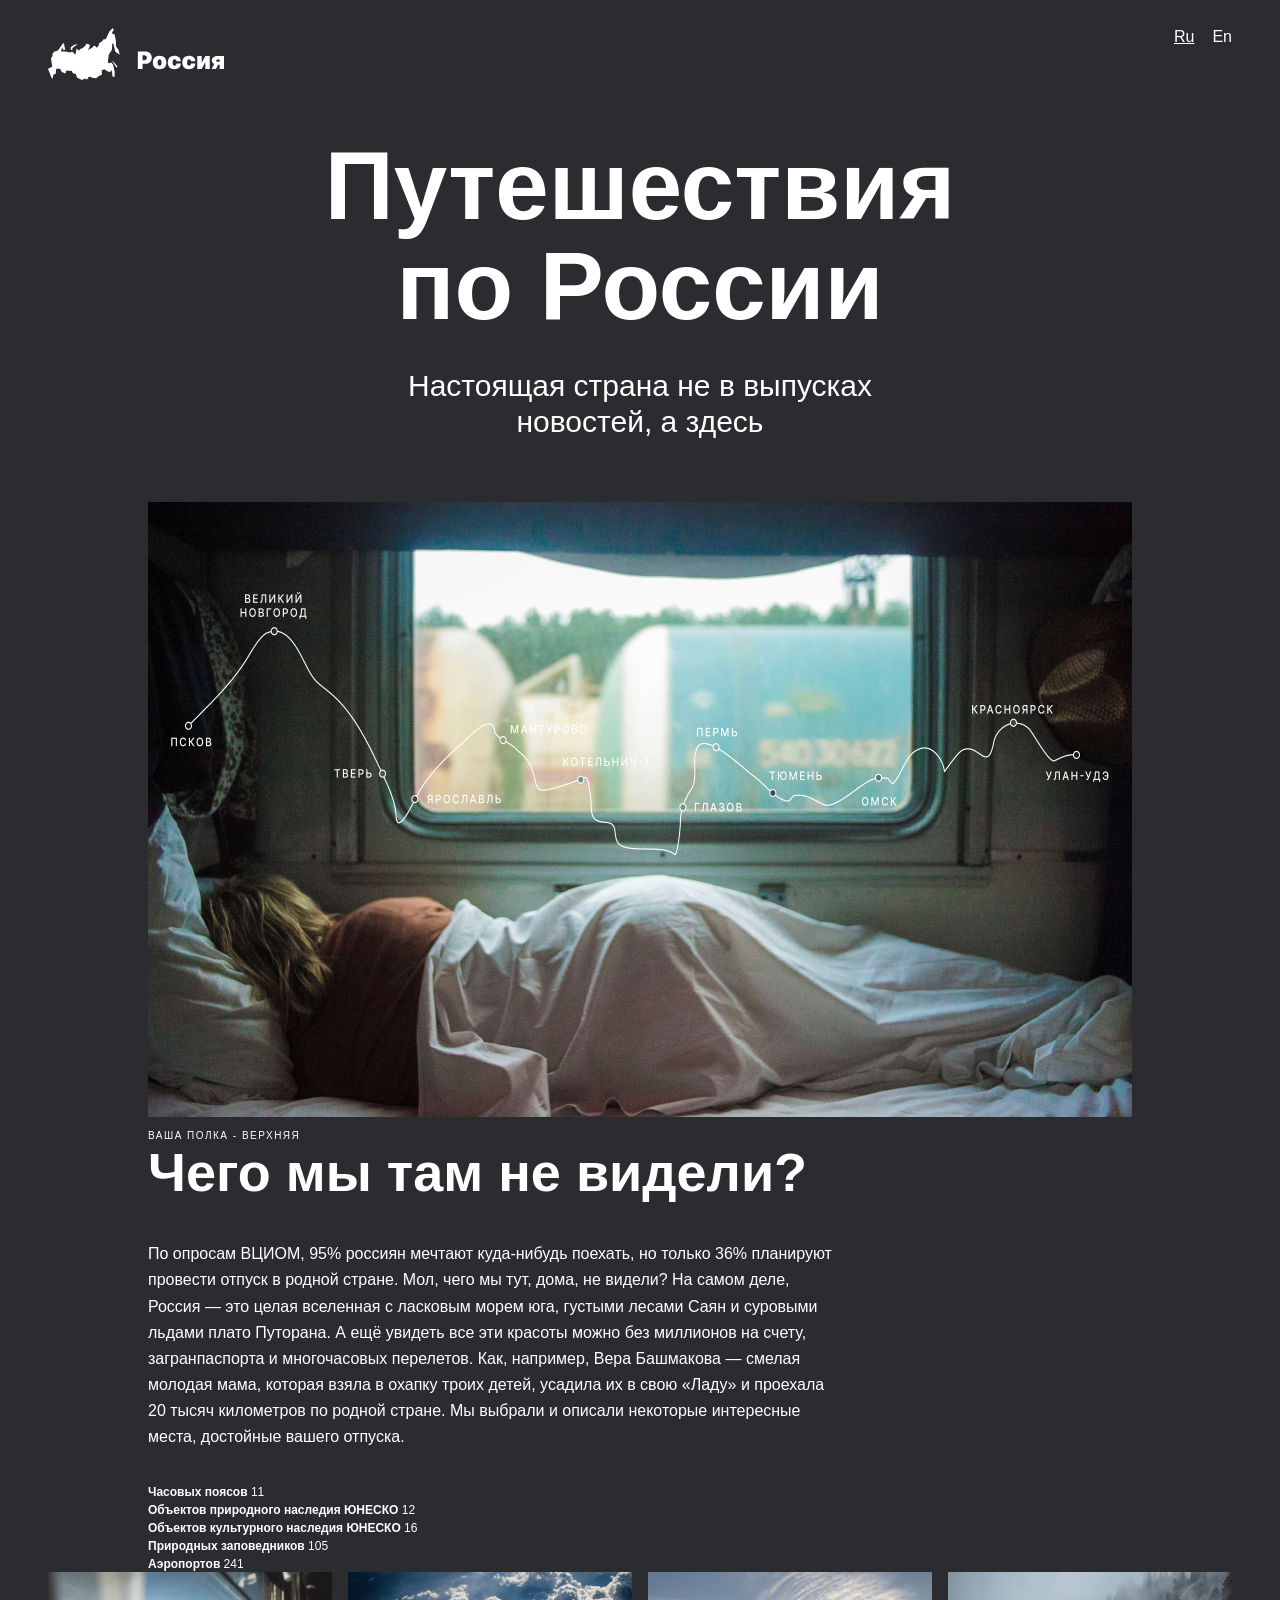
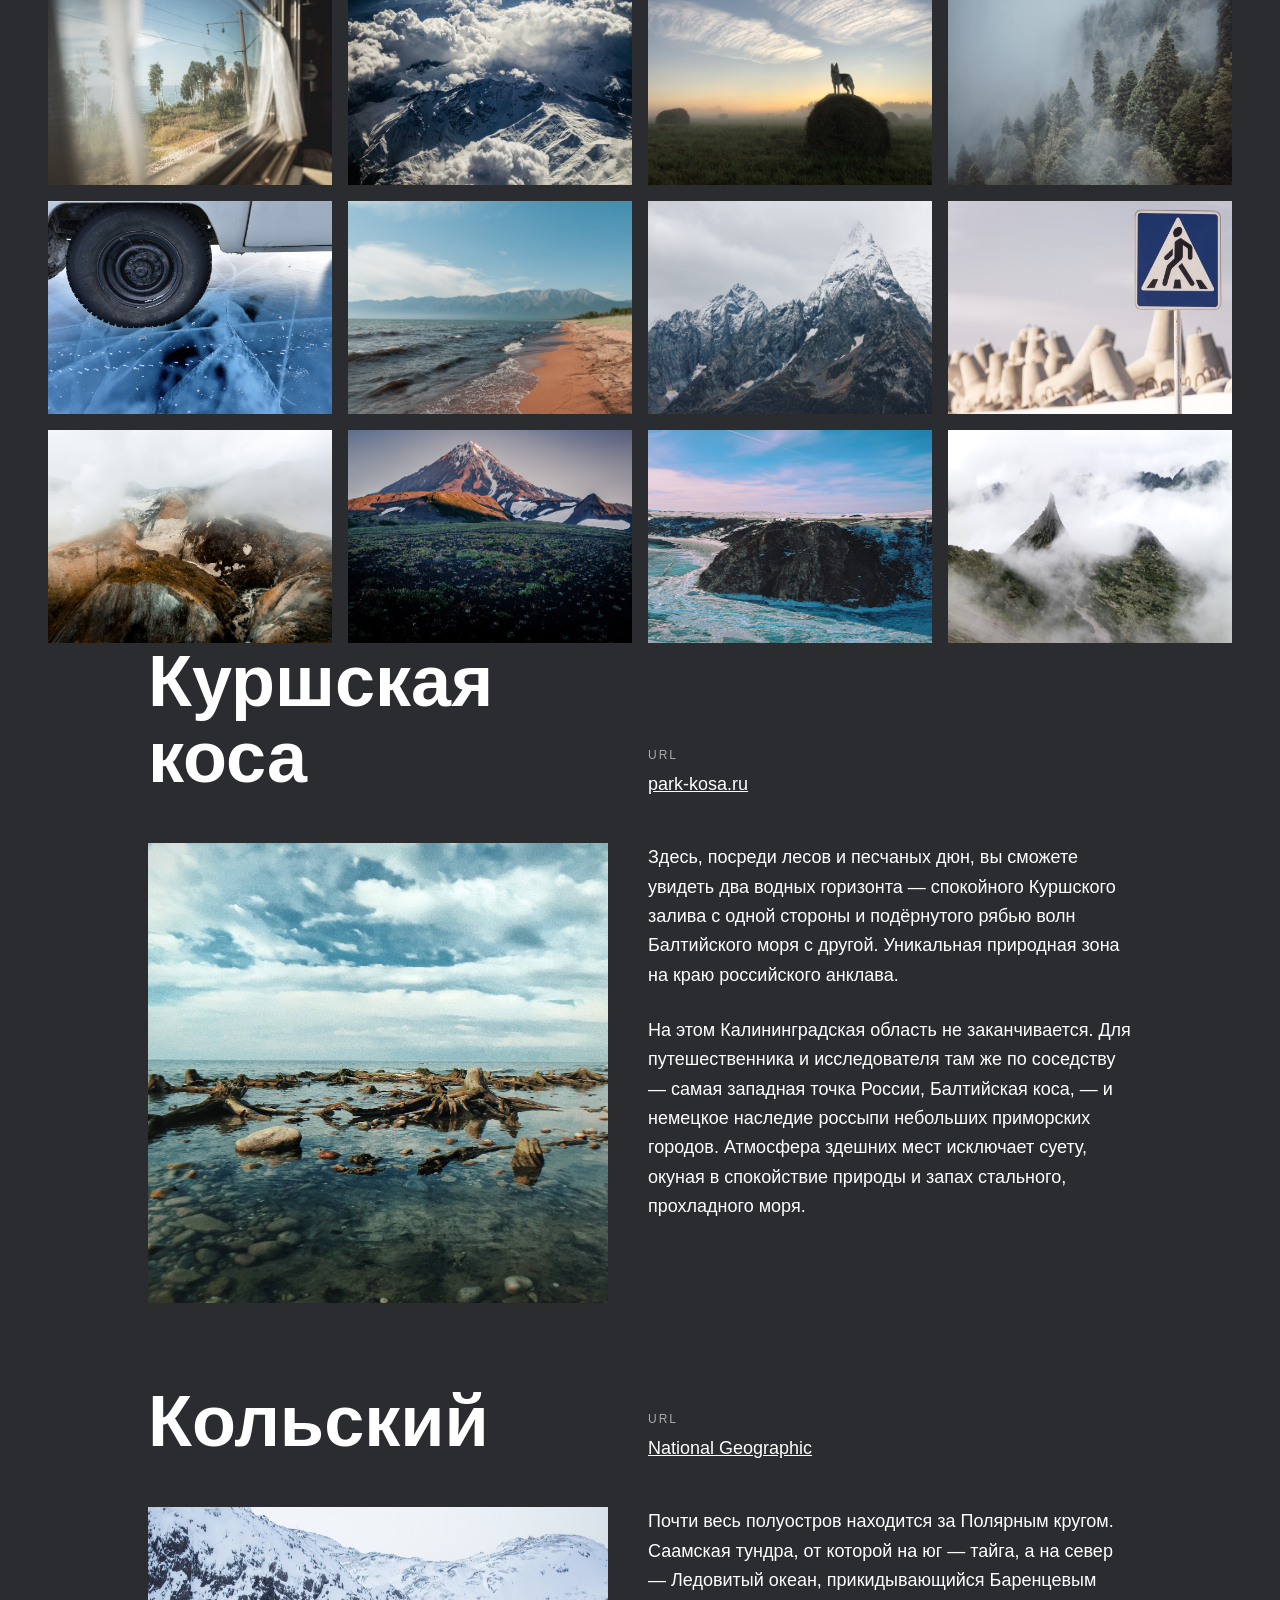
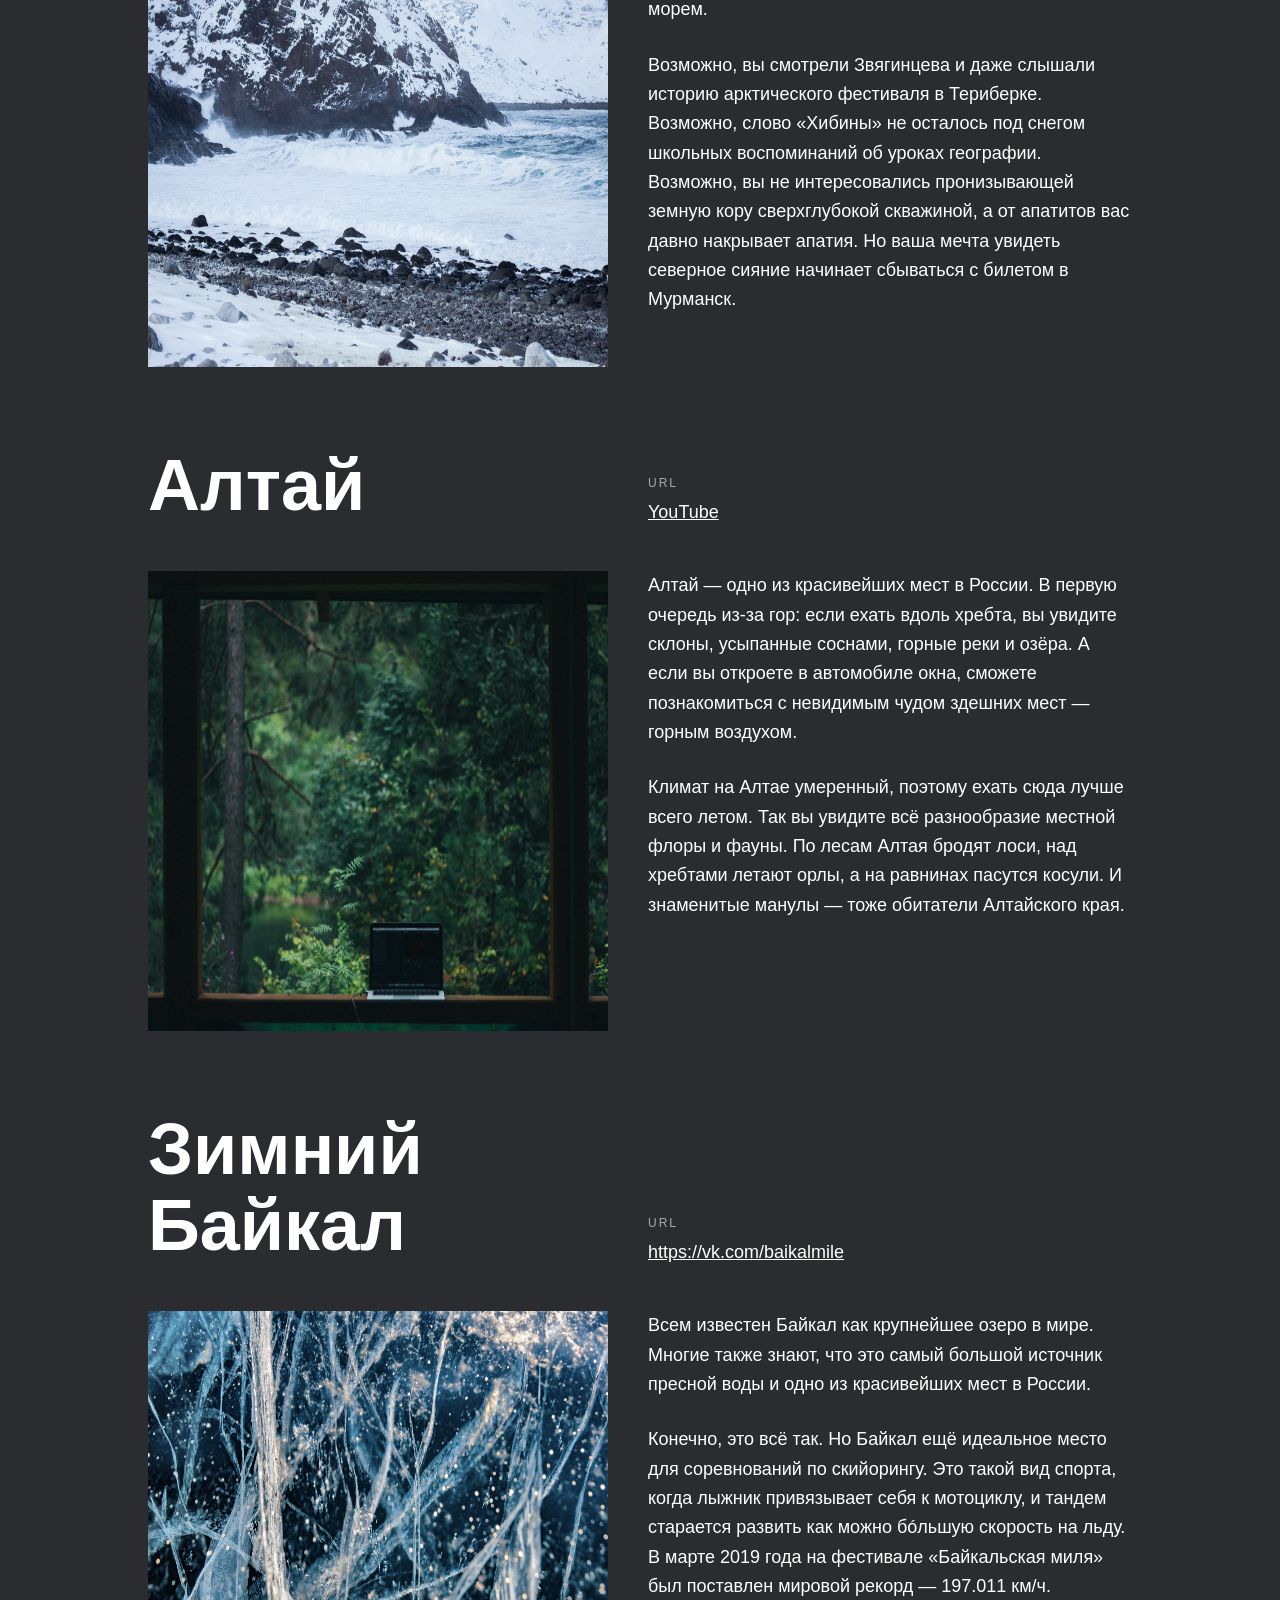
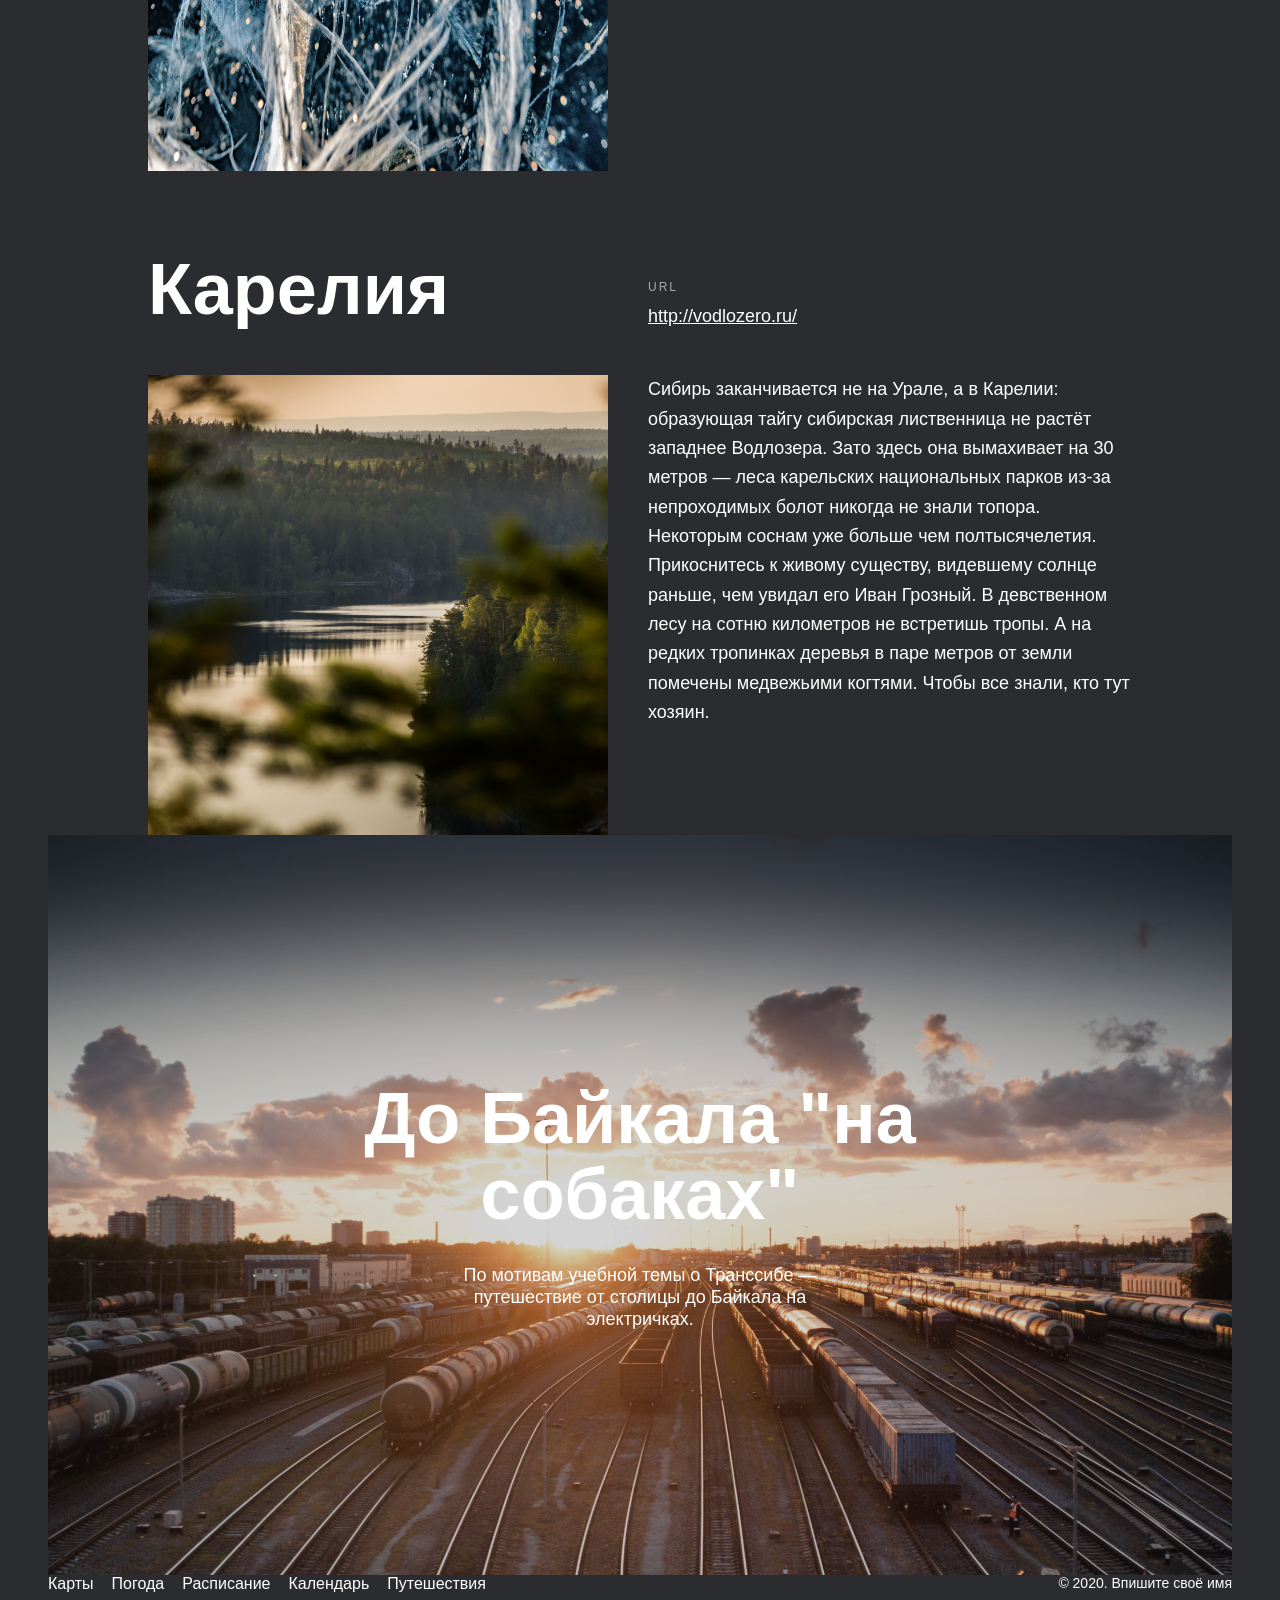
==== commit 85384451: "Рефакторинг кода" ====
--- a/index.html
+++ b/index.html
@@ -11,39 +11,33 @@
     <body class="body">
         <div class="body__container">
             <header class="header">
-                <div class="logo header__logo">
-                    <a href="index.html">
+                <div class="logo">
+                    <a href="#">
                         <img src="./assets/svg/logo.svg" alt="Логотип сайта">
                     </a>
                 </div>
-                <div class="header__langs">
-                    <ul class="header__langs-list unordered-list">
-                        <li class="header__langs-item">
-                            <a href="" class="link link-active">Ru</a>
-                        </li>
-                        <li class="header__langs-item">
-                            <a href="" class="link">En</a>
-                        </li>
-                    </ul>
-                </div>
+                <ul class="unordered-list">
+                    <li><a href="#" class="link link-active">Ru</a></li>
+                    <li><a href="#" class="link">En</a></li>
+                </ul>
             </header>
             <main class="main">
-                <section class="main__greetings">
-                    <div class="main__greetings-title-container">
-                        <h1 class="title-h1">Путешествия по России</h1>
+                <section class="greetings">
+                    <div class="greetings-title-container">
+                        <h1 class="greetings-title">Путешествия по России</h1>
                     </div>
-                    <div class="main__greetings-subtitle-container">
-                        <p class="main__greetings-subtitle">Настоящая страна не в выпусках новостей, а здесь</p>
+                    <div class="greetings-subtitle-container">
+                        <p class="greetings-subtitle">Настоящая страна не в выпусках новостей, а здесь</p>
                     </div>
-                    <figure class="figure">
-                        <img class="main__greetings-image" src="./assets/img/image.png" alt="Изображение со спящей в поезде девушкой путешествующей маршрутом Псков -- Улан-удэ">
-                        <figcaption class="main__greetings-image-caption">Ваша полка - верхняя</figcaption>
+                    <figure class="greetings-figure">
+                        <img class="greetings-image" src="./assets/img/image.png" alt="Изображение со спящей в поезде девушкой путешествующей маршрутом Псков -- Улан-удэ">
+                        <figcaption class="greetings-figcaption">Ваша полка - верхняя</figcaption>
                     </figure>
                 </section>
-                <section class="main__information">
-                    <div class="main__information-container">
-                        <h2 class="title-h2">Чего мы там не видели?</h2>
-                        <p class="main__information-paragraph">По опросам ВЦИОМ, 95% россиян мечтают куда-нибудь поехать, 
+                <section class="information">
+                    <div class="information-container">
+                        <h2 class="information-title">Чего мы там не видели?</h2>
+                        <p class="information-paragraph">По опросам ВЦИОМ, 95% россиян мечтают куда-нибудь поехать,
                             но только 36% планируют провести отпуск в родной стране. 
                             Мол, чего мы тут, дома, не видели? На самом деле, 
                             Россия — это целая вселенная с ласковым морем юга, 
@@ -55,48 +49,46 @@
                             20 тысяч километров по родной стране. Мы выбрали и описали 
                             некоторые интересные места, достойные вашего отпуска.
                         </p>
-                        <div class="main__information-p-container">
-                            <p class="main__information-data">
-                                <span class="main__information-span-bold">Часовых поясов</span> 11<br>
-                                <span class="main__information-span-bold">Объектов природного наследия ЮНЕСКО</span> 12<br>
-                                <span class="main__information-span-bold">Объектов культурного наследия ЮНЕСКО</span> 16<br>
-                                <span class="main__information-span-bold">Природных заповедников</span> 105<br>
-                                <span class="main__information-span-bold">Аэропортов</span> 241
-                            </p>
-                        </div>
+                        <ul class="information-data">
+                            <li><span class="information-span-bold">Часовых поясов</span> 11</li>
+                            <li><span class="information-span-bold">Объектов природного наследия ЮНЕСКО</span> 12</li>
+                            <li><span class="information-span-bold">Объектов культурного наследия ЮНЕСКО</span> 16</li>
+                            <li><span class="information-span-bold">Природных заповедников</span> 105</li>
+                            <li><span class="information-span-bold">Аэропортов</span> 241</li>
+                        </ul>
                     </div>
                 </section>
-                <section class="main__gallery">
-                    <img class="main__gallery-img" src="./assets/img/image1.png" alt="Изображение с видом из окна поезда">
-                    <img class="main__gallery-img" src="./assets/img/image2.jpg" alt="Изображение с вершинами гор">
-                    <img class="main__gallery-img" src="./assets/img/image3.jpg" alt="Изображение с туманным полем">
-                    <img class="main__gallery-img" src="./assets/img/image4.jpg" alt="Изображение с Сочинскими горами">
-                    <img class="main__gallery-img" src="./assets/img/image5.jpg" alt="Изображение с машиной едущей по Байкалу">
-                    <img class="main__gallery-img" src="./assets/img/image6.jpg" alt="Изображение с летним Байкалом">
-                    <img class="main__gallery-img" src="./assets/img/image7.jpg" alt="Изображение с Эльбрусом">
-                    <img class="main__gallery-img" src="./assets/img/image8.jpg" alt="Изображение со знаком пешеходного перехода">
-                    <img class="main__gallery-img" src="./assets/img/image9.jpg" alt="Изображение с берегами Камчатки">
-                    <img class="main__gallery-img" src="./assets/img/image10.jpg" alt="Изображение с горами Камчатки">
-                    <img class="main__gallery-img" src="./assets/img/image11.jpg" alt="Изображение с отвесными скалами Байкала">
-                    <img class="main__gallery-img" src="./assets/img/image12.jpg" alt="Изображение с Эргаки">
-                </section>
-                <section class="main__places">
-                    <div class="main__places-card">
-                        <div class="main__places-title-container">
-                            <h2 class="main__places-title">Куршская коса</h2>
-                        </div>
-                        <div class="main__places-url" style="margin-top: 106px;">
-                            <span class="main__places-span-url">URL</span>
-                            <a class="main__places-link" href="http://park-kosa.ru">park-kosa.ru</a>
-                        </div>
-                        <img class="main__places-img" src="./assets/img/kurshskaya-kosa.jpg" alt="Изображение Куршской косы">
-                        <div>
-                            <p class="main__places-info">
+                <section class="gallery">
+                    <img class="gallery-img" src="./assets/img/image1.png" alt="Изображение с видом из окна поезда">
+                    <img class="gallery-img" src="./assets/img/image2.jpg" alt="Изображение с вершинами гор">
+                    <img class="gallery-img" src="./assets/img/image3.jpg" alt="Изображение с туманным полем">
+                    <img class="gallery-img" src="./assets/img/image4.jpg" alt="Изображение с Сочинскими горами">
+                    <img class="gallery-img" src="./assets/img/image5.jpg" alt="Изображение с машиной едущей по Байкалу">
+                    <img class="gallery-img" src="./assets/img/image6.jpg" alt="Изображение с летним Байкалом">
+                    <img class="gallery-img" src="./assets/img/image7.jpg" alt="Изображение с Эльбрусом">
+                    <img class="gallery-img" src="./assets/img/image8.jpg" alt="Изображение со знаком пешеходного перехода">
+                    <img class="gallery-img" src="./assets/img/image9.jpg" alt="Изображение с берегами Камчатки">
+                    <img class="gallery-img" src="./assets/img/image10.jpg" alt="Изображение с горами Камчатки">
+                    <img class="gallery-img" src="./assets/img/image11.jpg" alt="Изображение с отвесными скалами Байкала">
+                    <img class="gallery-img" src="./assets/img/image12.jpg" alt="Изображение с Эргаки">
+                </section>
+                <section class="places">
+                    <article class="card">
+                        <div class="card-title-container">
+                            <h2 class="card-title">Куршская коса</h2>
+                        </div>
+                        <div class="card-url" style="margin-top: 106px;">
+                            <span class="card-span-url">URL</span>
+                            <a class="card-link" href="http://park-kosa.ru">park-kosa.ru</a>
+                        </div>
+                        <img class="card-img" src="./assets/img/kurshskaya-kosa.jpg" alt="Изображение Куршской косы">
+                        <div>
+                            <p class="card-info">
                                 Здесь, посреди лесов и песчаных дюн, вы сможете увидеть два водных горизонта — 
                                 спокойного Куршского залива с одной стороны и подёрнутого рябью волн 
                              Балтийского моря с другой. Уникальная природная зона на краю российского анклава.
                             </p>
-                            <p class="main__places-info">
+                            <p class="card-info">
                                 На этом Калининградская область не заканчивается. Для путешественника и 
                                 исследователя там же по соседству — самая западная точка России, 
                                 Балтийская коса, — и немецкое наследие россыпи небольших приморских 
@@ -104,23 +96,23 @@
                                 природы и запах стального, прохладного моря.
                             </p>
                         </div>
-                    </div>
-                    <div class="main__places-card">
-                        <div class="main__places-title-container">
-                            <h2 class="main__places-title">Кольский</h2>
-                        </div>
-                        <div class="main__places-url">
-                            <span class="main__places-span-url">URL</span>
-                            <a class="main__places-link" href="https://yourshot.nationalgeographic.com/photos/?keywords=kolskiy">National Geographic</a>
-                        </div>
-                        <img class="main__places-img" src="./assets/img/kolskiy.jpg" alt="Изображение Кольского полуострова">
-                        <div>
-                            <p class="main__places-info">
+                    </article>
+                    <article class="card">
+                        <div class="card-title-container">
+                            <h2 class="card-title">Кольский</h2>
+                        </div>
+                        <div class="card-url">
+                            <span class="card-span-url">URL</span>
+                            <a class="card-link" href="https://yourshot.nationalgeographic.com/photos/?keywords=kolskiy">National Geographic</a>
+                        </div>
+                        <img class="card-img" src="./assets/img/kolskiy.jpg" alt="Изображение Кольского полуострова">
+                        <div>
+                            <p class="card-info">
                                 Почти весь полуостров находится за Полярным кругом. Саамская тундра, 
                                 от которой на юг — тайга, а на север — Ледовитый океан, прикидывающийся 
                                 Баренцевым морем.
                             </p>
-                            <p class="main__places-info">
+                            <p class="card-info">
                                 Возможно, вы смотрели Звягинцева и даже слышали историю арктического 
                                 фестиваля в Териберке. Возможно, слово «Хибины» не осталось под 
                                 снегом школьных воспоминаний об уроках географии. Возможно, вы не 
@@ -129,24 +121,24 @@
                                 начинает сбываться с билетом в Мурманск.
                             </p>
                         </div>
-                    </div>
-                    <div class="main__places-card">
-                        <div class="main__places-title-container">
-                            <h2 class="main__places-title">Алтай</h2>
-                        </div>
-                        <div class="main__places-url">
-                            <span class="main__places-span-url">URL</span>
-                            <a class="main__places-link" href="https://www.youtube.com/watch?v=7ZEsoV7kWAQ">YouTube</a>
-                        </div>
-                        <img class="main__places-img" src="./assets/img/altai.jpg" alt="Изображение Алтая">
-                        <div>
-                            <p class="main__places-info">
+                    </article>
+                    <article class="card">
+                        <div class="card-title-container">
+                            <h2 class="card-title">Алтай</h2>
+                        </div>
+                        <div class="card-url">
+                            <span class="card-span-url">URL</span>
+                            <a class="card-link" href="https://www.youtube.com/watch?v=7ZEsoV7kWAQ">YouTube</a>
+                        </div>
+                        <img class="card-img" src="./assets/img/altai.jpg" alt="Изображение Алтая">
+                        <div>
+                            <p class="card-info">
                                 Алтай — одно из красивейших мест в России. В первую очередь из-за гор: 
                                 если ехать вдоль хребта, вы увидите склоны, усыпанные соснами, горные реки и озёра. 
                                 А если вы откроете в автомобиле окна, сможете познакомиться с невидимым чудом 
                                 здешних мест — горным воздухом.
                             </p>
-                            <p class="main__places-info">
+                            <p class="card-info">
                                 Климат на Алтае умеренный, поэтому ехать сюда лучше всего летом. 
                                 Так вы увидите всё разнообразие местной флоры и фауны. 
                                 По лесам Алтая бродят лоси, над хребтами летают орлы, а на 
@@ -154,41 +146,41 @@
                                 Алтайского края.
                             </p>
                         </div>
-                    </div>
-                    <div class="main__places-card">
-                        <div class="main__places-title-container">
-                            <h2 class="main__places-title">Зимний Байкал</h2>
-                        </div>
-                        <div class="main__places-url" style="margin-top: 106px;">
-                            <span class="main__places-span-url">URL</span>
-                            <a class="main__places-link" href="https://vk.com/baikalmile">https://vk.com/baikalmile</a>
-                        </div>
-                        <img class="main__places-img" src="./assets/img/winter-baikal.jpg" alt="Изображение зимнего Байкала">
-                        <div>
-                            <p class="main__places-info">
+                    </article>
+                    <article class="card">
+                        <div class="card-title-container">
+                            <h2 class="card-title">Зимний Байкал</h2>
+                        </div>
+                        <div class="card-url" style="margin-top: 106px;">
+                            <span class="card-span-url">URL</span>
+                            <a class="card-link" href="https://vk.com/baikalmile">https://vk.com/baikalmile</a>
+                        </div>
+                        <img class="card-img" src="./assets/img/winter-baikal.jpg" alt="Изображение зимнего Байкала">
+                        <div>
+                            <p class="card-info">
                                 Всем известен Байкал как крупнейшее озеро в мире. Многие также знают, 
                                 что это самый большой источник пресной воды и одно из красивейших мест в 
                                 России.
                             </p>
-                            <p class="main__places-info">
+                            <p class="card-info">
                                 Конечно, это всё так. Но Байкал ещё идеальное место для соревнований по скийорингу. 
                                 Это такой вид спорта, когда лыжник привязывает себя к мотоциклу, и тандем старается 
                                 развить как можно бóльшую скорость на льду. В марте 2019 года на фестивале 
                                 «Байкальская миля» был поставлен мировой рекорд — 197.011 км/ч.
                             </p>
                         </div>
-                    </div>
-                    <div class="main__places-card">
-                        <div class="main__places-title-container">
-                            <h2 class="main__places-title">Карелия</h2>
-                        </div>
-                        <div class="main__places-url">
-                            <span class="main__places-span-url">URL</span>
-                            <a class="main__places-link" href="http://vodlozero.ru">http://vodlozero.ru/</a>
-                        </div>
-                        <img class="main__places-img" src="./assets/img/carelia.jpg" alt="Изображение Карелии">
-                        <div>
-                            <p class="main__places-info">
+                    </article>
+                    <article class="card">
+                        <div class="card-title-container">
+                            <h2 class="card-title">Карелия</h2>
+                        </div>
+                        <div class="card-url">
+                            <span class="card-span-url">URL</span>
+                            <a class="card-link" href="http://vodlozero.ru">http://vodlozero.ru/</a>
+                        </div>
+                        <img class="card-img" src="./assets/img/carelia.jpg" alt="Изображение Карелии">
+                        <div>
+                            <p class="card-info">
                                 Сибирь заканчивается не на Урале, а в Карелии: образующая тайгу сибирская лиственница не растёт западнее Водлозера. 
                                 Зато здесь она вымахивает на 30 метров — леса карельских национальных парков из-за непроходимых болот никогда не знали топора. 
                                 Некоторым соснам уже больше чем полтысячелетия. Прикоснитесь к живому существу, видевшему солнце раньше, чем увидал его Иван Грозный. 
@@ -196,28 +188,26 @@
                                 в паре метров от земли помечены медвежьими когтями. Чтобы все знали, кто тут хозяин.
                             </p>
                         </div>
-                    </div>
-                </section>
-                <section class="main__toBaikal">
-                    <a class="link" href="https://stampsy.com/na-elektrichkakh-do-baikala">
-                        <div class="main__toBaikal-container">
-                            <div class="main__toBaikal-title-container">
-                                <h2 class="main__toBaikal-title">До Байкала "на собаках"</h2>
-                            </div>
-                            <div class="main__toBaikal-subtitle-container">
-                                <h3 class="main__toBaikal-subtitle">По мотивам учебной темы о Транссибе — путешествие от столицы до Байкала на электричках.</h3>
-                            </div>
+                    </article>
+                </section>
+                <section class="advert">
+                    <a class="link advert-link" href="https://stampsy.com/na-elektrichkakh-do-baikala" target="_blank">
+                        <div class="advert-title-container">
+                            <h2 class="advert-title">До Байкала "на собаках"</h2>
+                        </div>
+                        <div class="advert-subtitle-container">
+                            <h3 class="advert-subtitle">По мотивам учебной темы о Транссибе — путешествие от столицы до Байкала на электричках.</h3>
                         </div>
                     </a>
                 </section>
             </main>
             <footer class="footer">
                 <ul class="unordered-list">
-                    <li><a class="footer-link link" href="https://yandex.ru/maps">Карты</a></li>
-                    <li><a class="footer-link link" href="https://yandex.ru/pogoda">Погода</a></li>
-                    <li><a class="footer-link link" href="https://rasp.yandex.ru">Расписание</a></li>
-                    <li><a class="footer-link link" href="https://calendar.yandex.ru">Календарь</a></li>
-                    <li><a class="footer-link link" href="https://travel.yandex.ru">Путешествия</a></li>
+                    <li><a class="link footer-link" href="https://yandex.ru/maps">Карты</a></li>
+                    <li><a class="link footer-link" href="https://yandex.ru/pogoda">Погода</a></li>
+                    <li><a class="link footer-link" href="https://rasp.yandex.ru">Расписание</a></li>
+                    <li><a class="link footer-link" href="https://calendar.yandex.ru">Календарь</a></li>
+                    <li><a class="link footer-link" href="https://travel.yandex.ru">Путешествия</a></li>
                 </ul>
                 <p class="footer__copyright">© 2020. Впишите своё имя</p>
             </footer>
--- a/css/index.css
+++ b/css/index.css
@@ -3,48 +3,44 @@
 @import "./blocks/body/body.css";
 @import "./blocks/body/__container/body__container.css";
 @import "./blocks/header/header.css";
-@import "./blocks/header/__langs/header__langs-item.css";
-@import "./blocks/header/__logo/header__logo.css";
-@import "./blocks/header/__logo/__img/header__logo__img.css";
+@import "./blocks/logo/logo.css";
 @import "./blocks/header/__langs/header__langs.css";
-@import "./blocks/header/__langs/header__langs-list.css";
+@import "./blocks/header/__langs/header__langs.css";
 @import "./blocks/unordered-list/unordered-list.css";
-@import "./blocks/header/__langs-item/header__langs-item.css";
 @import "./blocks/link/link.css";
 @import "./blocks/link/link-active.css";
 @import "./blocks/main/main.css";
-@import "./blocks/main/__greetings/main__greetings.css";
-@import "./blocks/title/title-h1.css";
-@import "./blocks/title/title-h2.css";
-@import "./blocks/main/__greetings/main__greetings-title-container.css";
-@import "./blocks/main/__greetings/main__greetings-subtitle-container.css";
-@import "./blocks/main/__greetings/main__greetings-subtitle.css";
-@import "./blocks/figure/figure.css";
-@import "./blocks/main/__greetings/main__greetings-image.css";
-@import "./blocks/main/__greetings/main__greetings-image-caption.css";
-@import "./blocks/main/__information/main__information.css";
-@import "./blocks/main/__information/main__information-container.css";
-@import "./blocks/main/__information/main__information-paragraph.css";
-@import "./blocks/main/__information/main__information-p-container.css";
-@import "./blocks/main/__information/main__information-data.css";
-@import "./blocks/main/__information/main__information-span-bold.css";
-@import "./blocks/main/__gallery/main__gallery.css";
-@import "./blocks/main/__gallery/main__gallery-img.css";
-@import "./blocks/main/__places/main__places.css";
-@import "./blocks/main/__places/main__places-card.css";
-@import "./blocks/main/__places/main__places-title.css";
-@import "./blocks/main/__places/main__places-title-container.css";
-@import "./blocks/main/__places/main__places-url.css";
-@import "./blocks/main/__places/main__places-img.css";
-@import "./blocks/main/__places/main__places-info.css";
-@import "./blocks/main/__places/main__places-span-url.css";
-@import "./blocks/main/__places/main__places-link.css";
-@import "./blocks/main/__toBaikal/main__toBaikal.css";
-@import "./blocks/main/__toBaikal/main__toBaikal-container.css";
-@import "./blocks/main/__toBaikal/main__toBaikal-title-container.css";
-@import "./blocks/main/__toBaikal/main__toBaikal-title.css";
-@import "./blocks/main/__toBaikal/main__toBaikal-subtitle-container.css";
-@import "./blocks/main/__toBaikal/main__toBaikal-subtitle.css";
+@import "./blocks/greetings/greetings.css";
+@import "./blocks/greetings/greetings-title.css";
+@import "./blocks/information/information-title.css";
+@import "./blocks/greetings/greetings-title-container.css";
+@import "./blocks/greetings/greetings-subtitle-container.css";
+@import "./blocks/greetings/greetings-subtitle.css";
+@import "./blocks/greetings/greetings-figure.css";
+@import "./blocks/greetings/greetings-image.css";
+@import "./blocks/greetings/greetings-figcaption.css";
+@import "./blocks/information/information.css";
+@import "./blocks/information/information-container.css";
+@import "./blocks/information/information-paragraph.css";
+@import "./blocks/information/information-data.css";
+@import "./blocks/information/information-span-bold.css";
+@import "./blocks/gallery/gallery.css";
+@import "./blocks/gallery/gallery-img.css";
+@import "./blocks/places/places.css";
+@import "./blocks/card/card.css";
+@import "./blocks/card/card-title.css";
+@import "./blocks/card/card-title-container.css";
+@import "./blocks/card/card-url.css";
+@import "./blocks/card/card-img.css";
+@import "./blocks/card/card-info.css";
+@import "./blocks/card/card-span-url.css";
+@import "./blocks/card/card-link.css";
+@import "./blocks/advert/advert.css";
+@import "./blocks/advert/advert-title-container.css";
+@import "./blocks/advert/advert-title.css";
+@import "./blocks/advert/advert-subtitle-container.css";
+@import "./blocks/advert/advert-subtitle.css";
+@import "./blocks/advert/advert-link.css";
 @import "./blocks/footer/footer.css";
 @import "./blocks/footer/footer-link.css";
 @import "./blocks/footer/__copyright/footer__copyright.css";
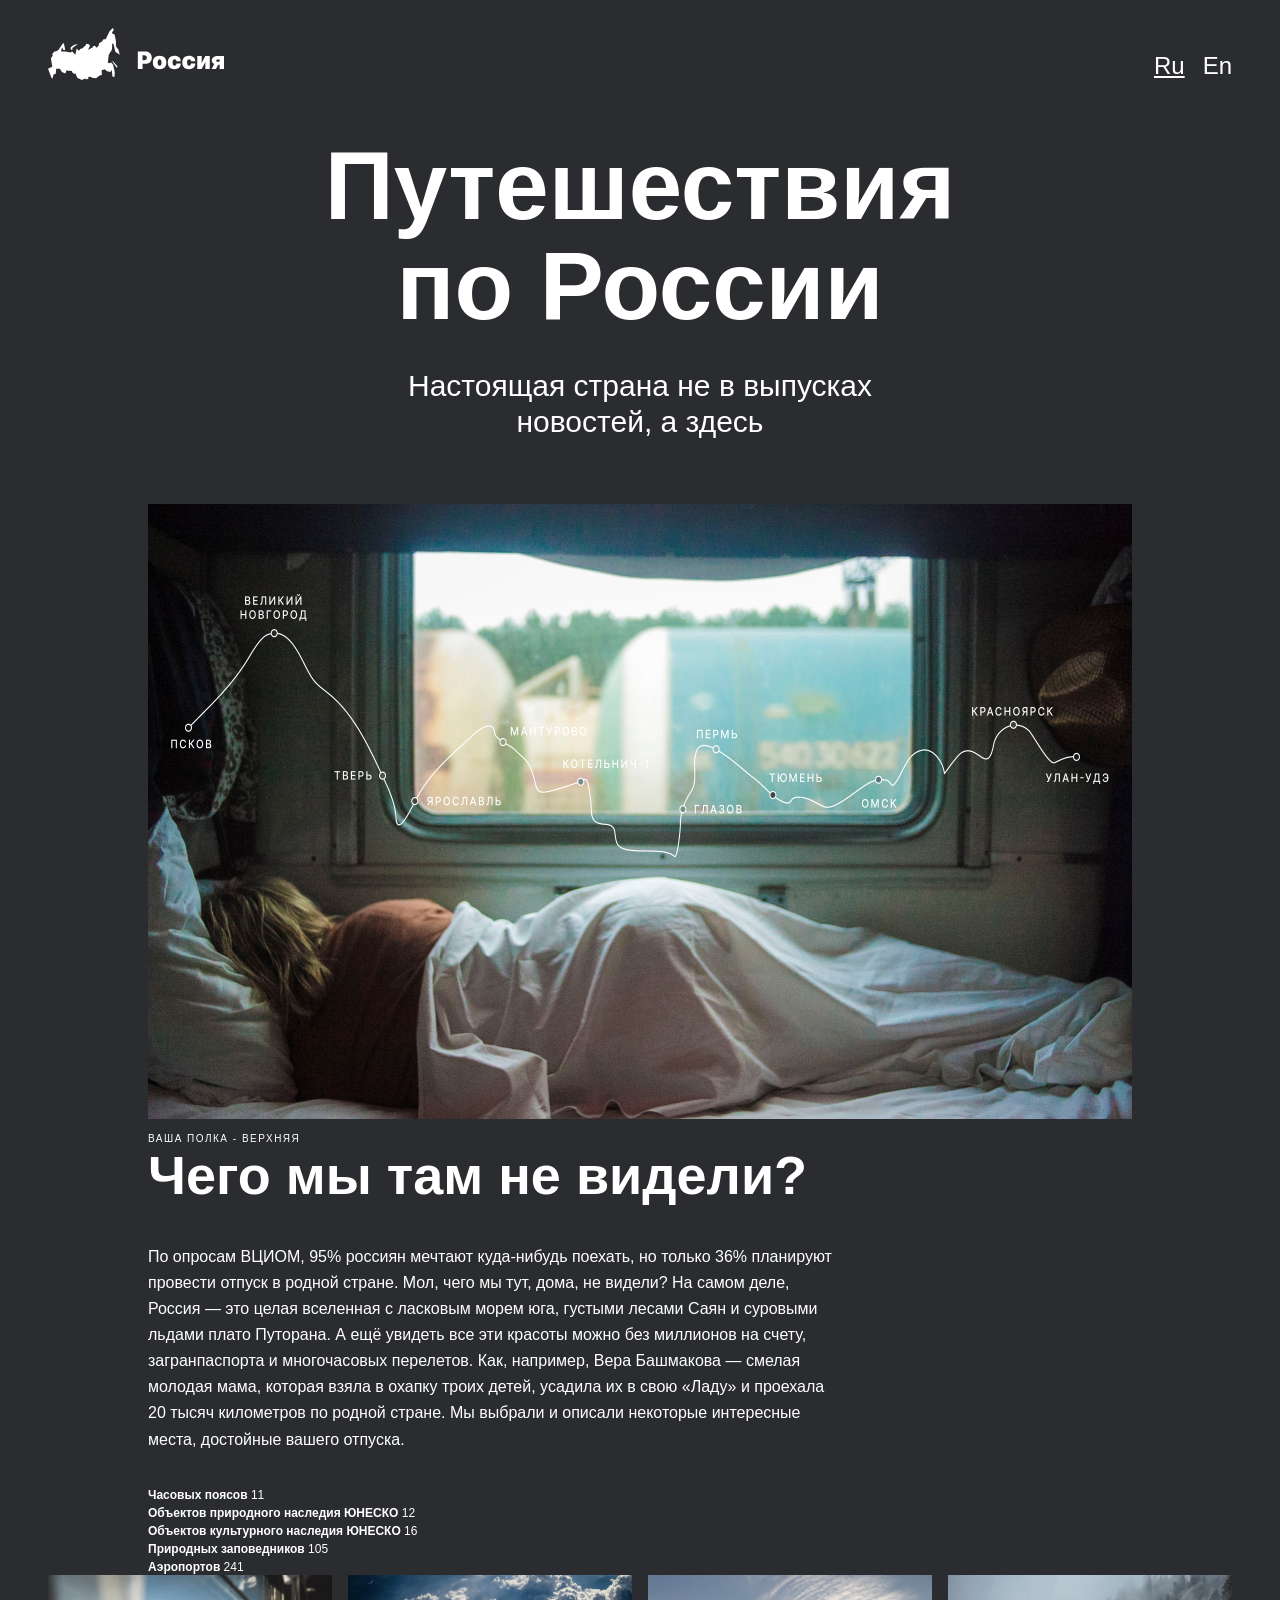
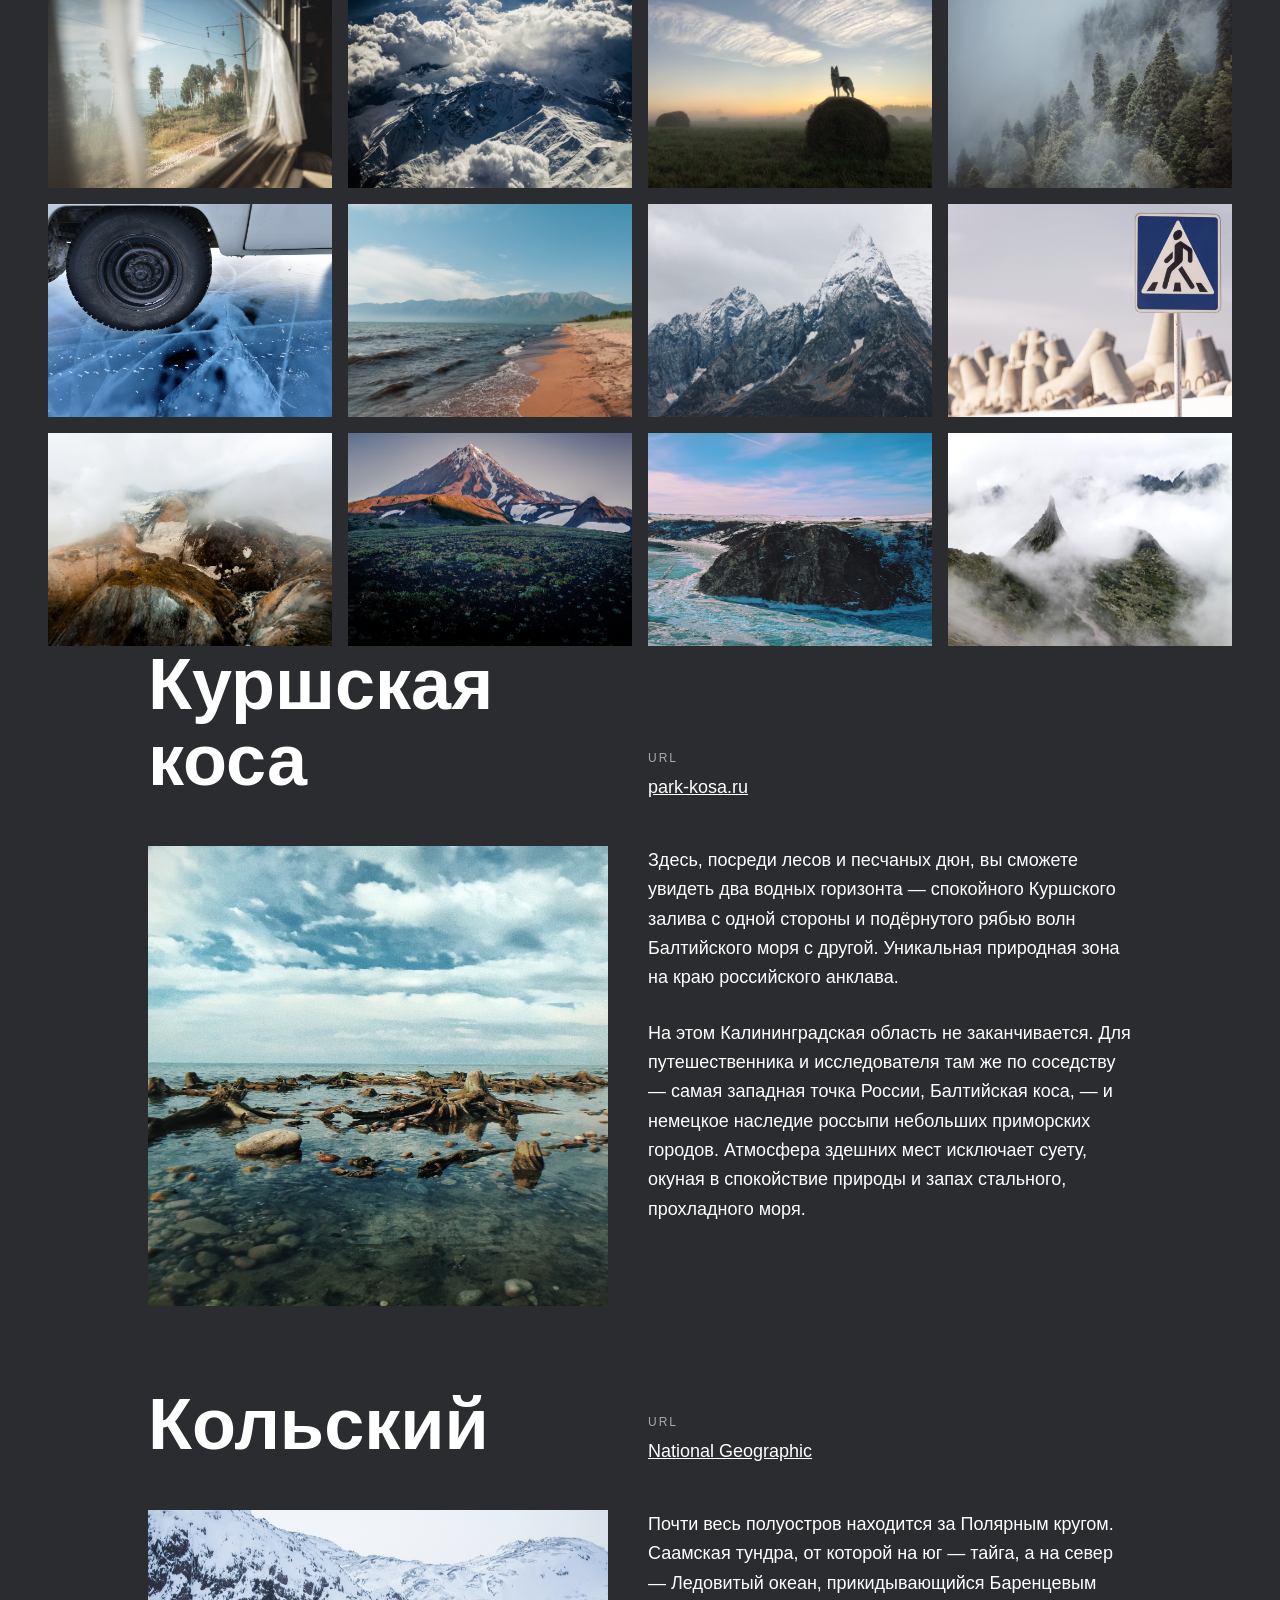
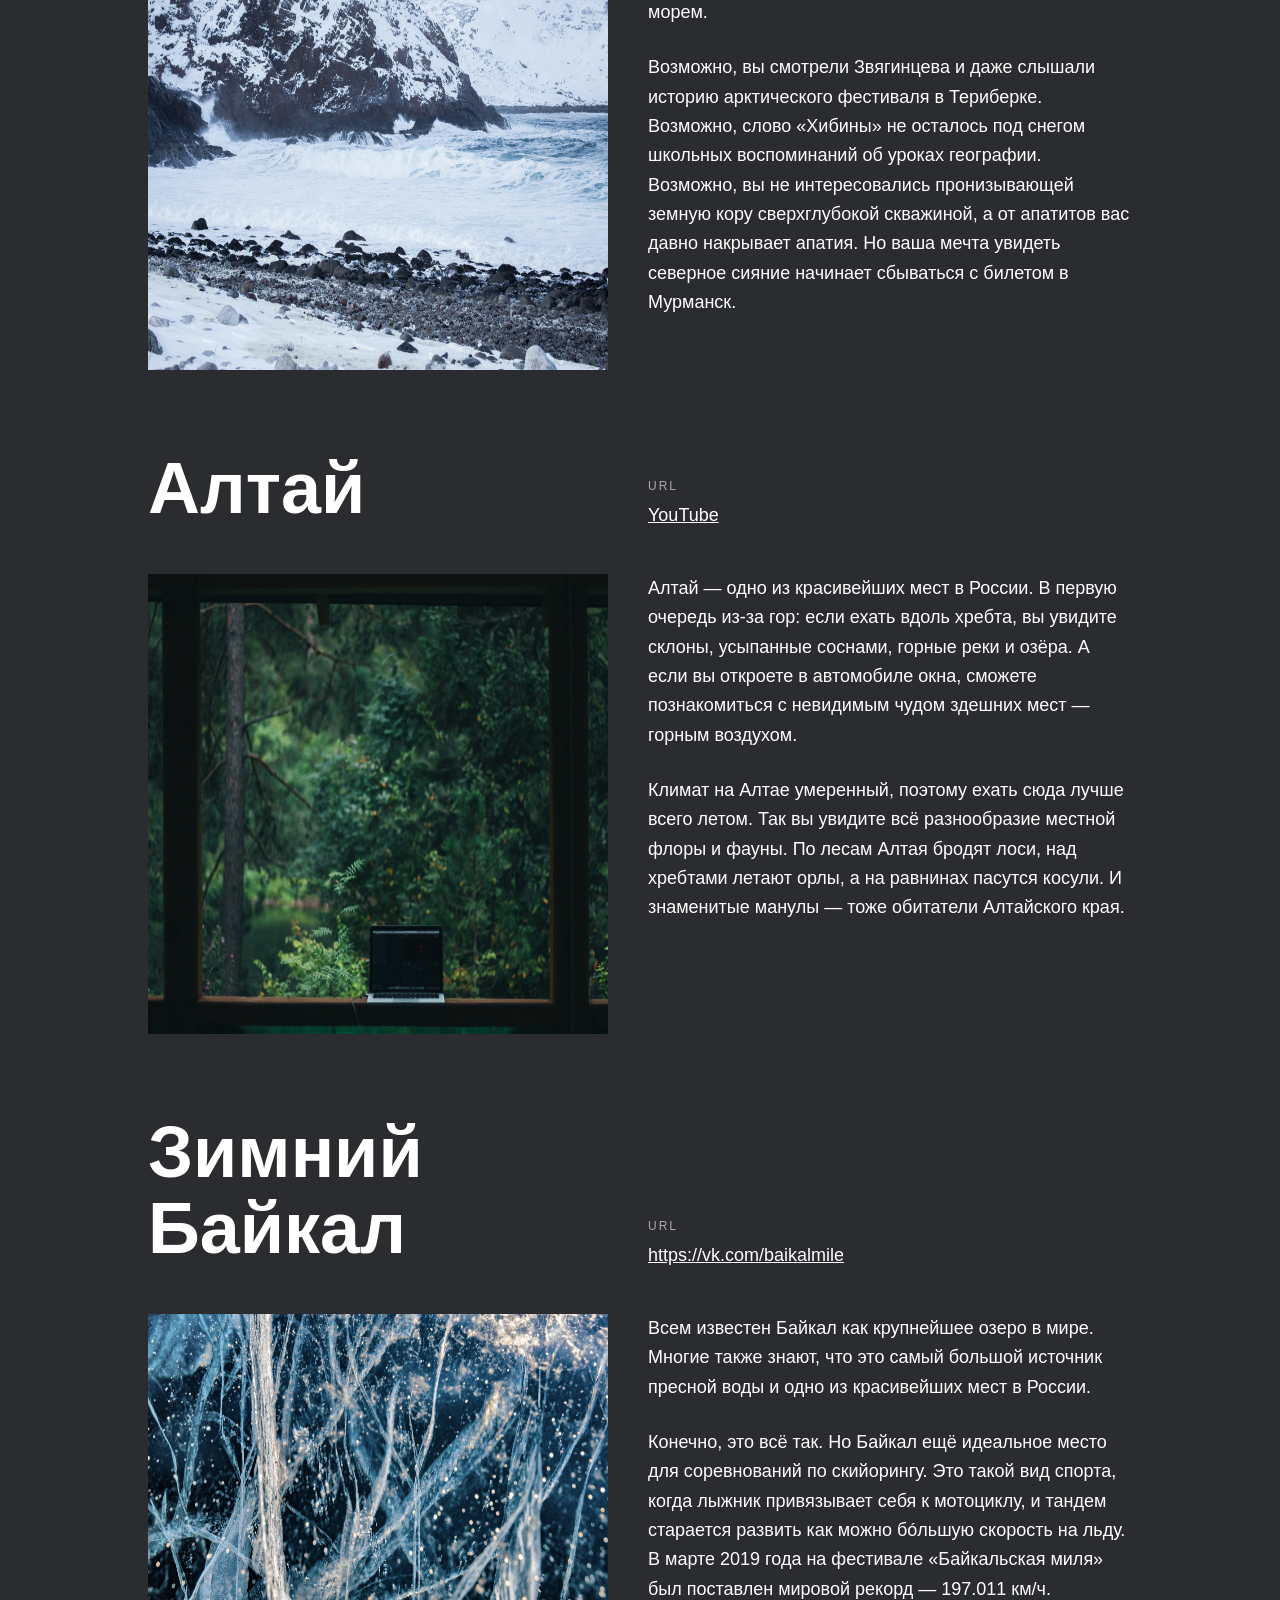
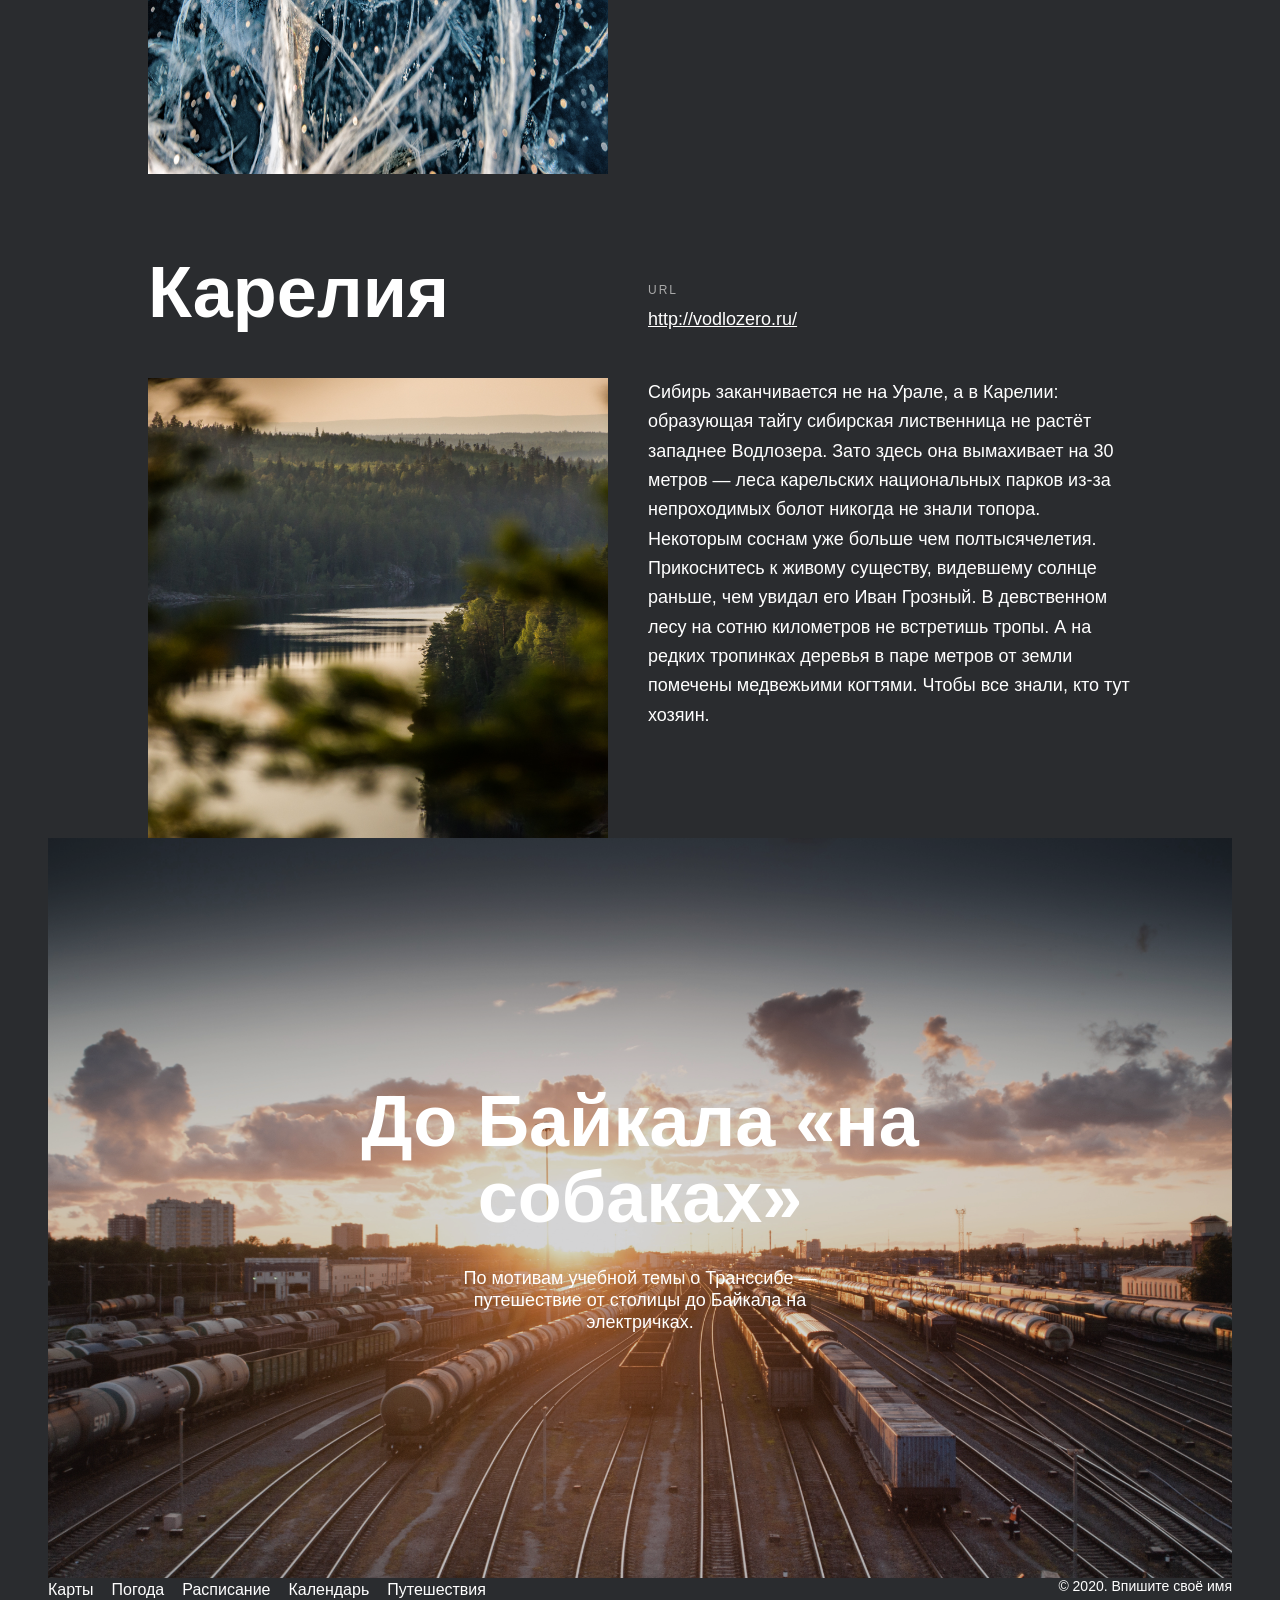
==== commit 49d65967: "Рефакторинг кода (2)" ====
--- a/index.html
+++ b/index.html
@@ -16,28 +16,24 @@
                         <img src="./assets/svg/logo.svg" alt="Логотип сайта">
                     </a>
                 </div>
-                <ul class="unordered-list">
-                    <li><a href="#" class="link link-active">Ru</a></li>
+                <ul class="header__langs-list header__langs-list">
+                    <li><a href="#" class="link link_active">Ru</a></li>
                     <li><a href="#" class="link">En</a></li>
                 </ul>
             </header>
             <main class="main">
                 <section class="greetings">
-                    <div class="greetings-title-container">
-                        <h1 class="greetings-title">Путешествия по России</h1>
-                    </div>
-                    <div class="greetings-subtitle-container">
-                        <p class="greetings-subtitle">Настоящая страна не в выпусках новостей, а здесь</p>
-                    </div>
-                    <figure class="greetings-figure">
-                        <img class="greetings-image" src="./assets/img/image.png" alt="Изображение со спящей в поезде девушкой путешествующей маршрутом Псков -- Улан-удэ">
-                        <figcaption class="greetings-figcaption">Ваша полка - верхняя</figcaption>
+                    <h1 class="greetings__title">Путешествия по России</h1>
+                    <p class="greetings__subtitle">Настоящая страна не в выпусках новостей, а здесь</p>
+                    <figure class="greetings__figure">
+                        <img class="greetings__image" src="./assets/img/image.png" alt="Изображение со спящей в поезде девушкой путешествующей маршрутом Псков -- Улан-удэ">
+                        <figcaption class="greetings__figcaption">Ваша полка - верхняя</figcaption>
                     </figure>
                 </section>
                 <section class="information">
-                    <div class="information-container">
-                        <h2 class="information-title">Чего мы там не видели?</h2>
-                        <p class="information-paragraph">По опросам ВЦИОМ, 95% россиян мечтают куда-нибудь поехать,
+                    <div class="information__container">
+                        <h2 class="information__title">Чего мы там не видели?</h2>
+                        <p class="information__paragraph">По опросам ВЦИОМ, 95% россиян мечтают куда-нибудь поехать,
                             но только 36% планируют провести отпуск в родной стране. 
                             Мол, чего мы тут, дома, не видели? На самом деле, 
                             Россия — это целая вселенная с ласковым морем юга, 
@@ -49,46 +45,44 @@
                             20 тысяч километров по родной стране. Мы выбрали и описали 
                             некоторые интересные места, достойные вашего отпуска.
                         </p>
-                        <ul class="information-data">
-                            <li><span class="information-span-bold">Часовых поясов</span> 11</li>
-                            <li><span class="information-span-bold">Объектов природного наследия ЮНЕСКО</span> 12</li>
-                            <li><span class="information-span-bold">Объектов культурного наследия ЮНЕСКО</span> 16</li>
-                            <li><span class="information-span-bold">Природных заповедников</span> 105</li>
-                            <li><span class="information-span-bold">Аэропортов</span> 241</li>
+                        <ul class="information__list">
+                            <li><span class="information__item-accent">Часовых поясов</span> 11</li>
+                            <li><span class="information__item-accent">Объектов природного наследия ЮНЕСКО</span> 12</li>
+                            <li><span class="information__item-accent">Объектов культурного наследия ЮНЕСКО</span> 16</li>
+                            <li><span class="information__item-accent">Природных заповедников</span> 105</li>
+                            <li><span class="information__item-accent">Аэропортов</span> 241</li>
                         </ul>
                     </div>
                 </section>
                 <section class="gallery">
-                    <img class="gallery-img" src="./assets/img/image1.png" alt="Изображение с видом из окна поезда">
-                    <img class="gallery-img" src="./assets/img/image2.jpg" alt="Изображение с вершинами гор">
-                    <img class="gallery-img" src="./assets/img/image3.jpg" alt="Изображение с туманным полем">
-                    <img class="gallery-img" src="./assets/img/image4.jpg" alt="Изображение с Сочинскими горами">
-                    <img class="gallery-img" src="./assets/img/image5.jpg" alt="Изображение с машиной едущей по Байкалу">
-                    <img class="gallery-img" src="./assets/img/image6.jpg" alt="Изображение с летним Байкалом">
-                    <img class="gallery-img" src="./assets/img/image7.jpg" alt="Изображение с Эльбрусом">
-                    <img class="gallery-img" src="./assets/img/image8.jpg" alt="Изображение со знаком пешеходного перехода">
-                    <img class="gallery-img" src="./assets/img/image9.jpg" alt="Изображение с берегами Камчатки">
-                    <img class="gallery-img" src="./assets/img/image10.jpg" alt="Изображение с горами Камчатки">
-                    <img class="gallery-img" src="./assets/img/image11.jpg" alt="Изображение с отвесными скалами Байкала">
-                    <img class="gallery-img" src="./assets/img/image12.jpg" alt="Изображение с Эргаки">
+                    <img class="gallery__image" src="./assets/img/image1.png" alt="Изображение с видом из окна поезда">
+                    <img class="gallery__image" src="./assets/img/image2.jpg" alt="Изображение с вершинами гор">
+                    <img class="gallery__image" src="./assets/img/image3.jpg" alt="Изображение с туманным полем">
+                    <img class="gallery__image" src="./assets/img/image4.jpg" alt="Изображение с Сочинскими горами">
+                    <img class="gallery__image" src="./assets/img/image5.jpg" alt="Изображение с машиной едущей по Байкалу">
+                    <img class="gallery__image" src="./assets/img/image6.jpg" alt="Изображение с летним Байкалом">
+                    <img class="gallery__image" src="./assets/img/image7.jpg" alt="Изображение с Эльбрусом">
+                    <img class="gallery__image" src="./assets/img/image8.jpg" alt="Изображение со знаком пешеходного перехода">
+                    <img class="gallery__image" src="./assets/img/image9.jpg" alt="Изображение с берегами Камчатки">
+                    <img class="gallery__image" src="./assets/img/image10.jpg" alt="Изображение с горами Камчатки">
+                    <img class="gallery__image" src="./assets/img/image11.jpg" alt="Изображение с отвесными скалами Байкала">
+                    <img class="gallery__image" src="./assets/img/image12.jpg" alt="Изображение с Эргаки">
                 </section>
                 <section class="places">
                     <article class="card">
-                        <div class="card-title-container">
-                            <h2 class="card-title">Куршская коса</h2>
+                        <h3 class="card__title">Куршская коса</h3>
+                        <div class="card__url" style="margin-top: 106px;">
+                            <p class="card__url-accent">URL</p>
+                            <a class="link link_active link-opacity" href="http://park-kosa.ru" target="_blank">park-kosa.ru</a>
                         </div>
-                        <div class="card-url" style="margin-top: 106px;">
-                            <span class="card-span-url">URL</span>
-                            <a class="card-link" href="http://park-kosa.ru">park-kosa.ru</a>
-                        </div>
-                        <img class="card-img" src="./assets/img/kurshskaya-kosa.jpg" alt="Изображение Куршской косы">
+                        <img class="card__img" src="./assets/img/kurshskaya-kosa.jpg" alt="Изображение Куршской косы">
                         <div>
-                            <p class="card-info">
+                            <p class="card__info">
                                 Здесь, посреди лесов и песчаных дюн, вы сможете увидеть два водных горизонта — 
                                 спокойного Куршского залива с одной стороны и подёрнутого рябью волн 
                              Балтийского моря с другой. Уникальная природная зона на краю российского анклава.
                             </p>
-                            <p class="card-info">
+                            <p class="card__info">
                                 На этом Калининградская область не заканчивается. Для путешественника и 
                                 исследователя там же по соседству — самая западная точка России, 
                                 Балтийская коса, — и немецкое наследие россыпи небольших приморских 
@@ -98,21 +92,19 @@
                         </div>
                     </article>
                     <article class="card">
-                        <div class="card-title-container">
-                            <h2 class="card-title">Кольский</h2>
+                        <h3 class="card__title">Кольский</h3>
+                        <div class="card__url">
+                            <p class="card__url-accent">URL</p>
+                            <a class="link link_active link-opacity" href="https://yourshot.nationalgeographic.com/photos/?keywords=kolskiy" target="_blank">National Geographic</a>
                         </div>
-                        <div class="card-url">
-                            <span class="card-span-url">URL</span>
-                            <a class="card-link" href="https://yourshot.nationalgeographic.com/photos/?keywords=kolskiy">National Geographic</a>
-                        </div>
-                        <img class="card-img" src="./assets/img/kolskiy.jpg" alt="Изображение Кольского полуострова">
+                        <img class="card__img" src="./assets/img/kolskiy.jpg" alt="Изображение Кольского полуострова">
                         <div>
-                            <p class="card-info">
+                            <p class="card__info">
                                 Почти весь полуостров находится за Полярным кругом. Саамская тундра, 
                                 от которой на юг — тайга, а на север — Ледовитый океан, прикидывающийся 
                                 Баренцевым морем.
                             </p>
-                            <p class="card-info">
+                            <p class="card__info">
                                 Возможно, вы смотрели Звягинцева и даже слышали историю арктического 
                                 фестиваля в Териберке. Возможно, слово «Хибины» не осталось под 
                                 снегом школьных воспоминаний об уроках географии. Возможно, вы не 
@@ -123,22 +115,20 @@
                         </div>
                     </article>
                     <article class="card">
-                        <div class="card-title-container">
-                            <h2 class="card-title">Алтай</h2>
+                        <h3 class="card__title">Алтай</h3>
+                        <div class="card__url">
+                            <p class="card__url-accent">URL</p>
+                            <a class="link link_active link-opacity" href="https://www.youtube.com/watch?v=7ZEsoV7kWAQ" target="_blank">YouTube</a>
                         </div>
-                        <div class="card-url">
-                            <span class="card-span-url">URL</span>
-                            <a class="card-link" href="https://www.youtube.com/watch?v=7ZEsoV7kWAQ">YouTube</a>
-                        </div>
-                        <img class="card-img" src="./assets/img/altai.jpg" alt="Изображение Алтая">
+                        <img class="card__img" src="./assets/img/altai.jpg" alt="Изображение Алтая">
                         <div>
-                            <p class="card-info">
+                            <p class="card__info">
                                 Алтай — одно из красивейших мест в России. В первую очередь из-за гор: 
                                 если ехать вдоль хребта, вы увидите склоны, усыпанные соснами, горные реки и озёра. 
                                 А если вы откроете в автомобиле окна, сможете познакомиться с невидимым чудом 
                                 здешних мест — горным воздухом.
                             </p>
-                            <p class="card-info">
+                            <p class="card__info">
                                 Климат на Алтае умеренный, поэтому ехать сюда лучше всего летом. 
                                 Так вы увидите всё разнообразие местной флоры и фауны. 
                                 По лесам Алтая бродят лоси, над хребтами летают орлы, а на 
@@ -148,21 +138,19 @@
                         </div>
                     </article>
                     <article class="card">
-                        <div class="card-title-container">
-                            <h2 class="card-title">Зимний Байкал</h2>
+                        <h3 class="card__title">Зимний Байкал</h3>
+                        <div class="card__url" style="margin-top: 106px;">
+                            <p class="card__url-accent">URL</p>
+                            <a class="link link_active link-opacity" href="https://vk.com/baikalmile" target="_blank">https://vk.com/baikalmile</a>
                         </div>
-                        <div class="card-url" style="margin-top: 106px;">
-                            <span class="card-span-url">URL</span>
-                            <a class="card-link" href="https://vk.com/baikalmile">https://vk.com/baikalmile</a>
-                        </div>
-                        <img class="card-img" src="./assets/img/winter-baikal.jpg" alt="Изображение зимнего Байкала">
+                        <img class="card__img" src="./assets/img/winter-baikal.jpg" alt="Изображение зимнего Байкала">
                         <div>
-                            <p class="card-info">
+                            <p class="card__info">
                                 Всем известен Байкал как крупнейшее озеро в мире. Многие также знают, 
                                 что это самый большой источник пресной воды и одно из красивейших мест в 
                                 России.
                             </p>
-                            <p class="card-info">
+                            <p class="card__info">
                                 Конечно, это всё так. Но Байкал ещё идеальное место для соревнований по скийорингу. 
                                 Это такой вид спорта, когда лыжник привязывает себя к мотоциклу, и тандем старается 
                                 развить как можно бóльшую скорость на льду. В марте 2019 года на фестивале 
@@ -171,16 +159,14 @@
                         </div>
                     </article>
                     <article class="card">
-                        <div class="card-title-container">
-                            <h2 class="card-title">Карелия</h2>
+                        <h3 class="card__title">Карелия</h3>
+                        <div class="card__url">
+                            <p class="card__url-accent">URL</p>
+                            <a class="link link_active link-opacity" href="http://vodlozero.ru" target="_blank">http://vodlozero.ru/</a>
                         </div>
-                        <div class="card-url">
-                            <span class="card-span-url">URL</span>
-                            <a class="card-link" href="http://vodlozero.ru">http://vodlozero.ru/</a>
-                        </div>
-                        <img class="card-img" src="./assets/img/carelia.jpg" alt="Изображение Карелии">
+                        <img class="card__img" src="./assets/img/carelia.jpg" alt="Изображение Карелии">
                         <div>
-                            <p class="card-info">
+                            <p class="card__info">
                                 Сибирь заканчивается не на Урале, а в Карелии: образующая тайгу сибирская лиственница не растёт западнее Водлозера. 
                                 Зато здесь она вымахивает на 30 метров — леса карельских национальных парков из-за непроходимых болот никогда не знали топора. 
                                 Некоторым соснам уже больше чем полтысячелетия. Прикоснитесь к живому существу, видевшему солнце раньше, чем увидал его Иван Грозный. 
@@ -191,23 +177,19 @@
                     </article>
                 </section>
                 <section class="advert">
-                    <a class="link advert-link" href="https://stampsy.com/na-elektrichkakh-do-baikala" target="_blank">
-                        <div class="advert-title-container">
-                            <h2 class="advert-title">До Байкала "на собаках"</h2>
-                        </div>
-                        <div class="advert-subtitle-container">
-                            <h3 class="advert-subtitle">По мотивам учебной темы о Транссибе — путешествие от столицы до Байкала на электричках.</h3>
-                        </div>
+                    <a class="link advert__link" href="https://stampsy.com/na-elektrichkakh-do-baikala" target="_blank">
+                        <h2 class="advert__title">До Байкала «на собаках»</h2>
+                        <p class="advert__subtitle">По мотивам учебной темы о Транссибе — путешествие от столицы до Байкала на электричках.</p>
                     </a>
                 </section>
             </main>
             <footer class="footer">
-                <ul class="unordered-list">
-                    <li><a class="link footer-link" href="https://yandex.ru/maps">Карты</a></li>
-                    <li><a class="link footer-link" href="https://yandex.ru/pogoda">Погода</a></li>
-                    <li><a class="link footer-link" href="https://rasp.yandex.ru">Расписание</a></li>
-                    <li><a class="link footer-link" href="https://calendar.yandex.ru">Календарь</a></li>
-                    <li><a class="link footer-link" href="https://travel.yandex.ru">Путешествия</a></li>
+                <ul class="footer__nav">
+                    <li><a class="link footer__link link-opacity" href="https://yandex.ru/maps" target="_blank">Карты</a></li>
+                    <li><a class="link footer__link link-opacity" href="https://yandex.ru/pogoda" target="_blank">Погода</a></li>
+                    <li><a class="link footer__link link-opacity" href="https://rasp.yandex.ru" target="_blank">Расписание</a></li>
+                    <li><a class="link footer__link link-opacity" href="https://calendar.yandex.ru" target="_blank">Календарь</a></li>
+                    <li><a class="link footer__link link-opacity" href="https://travel.yandex.ru" target="_blank">Путешествия</a></li>
                 </ul>
                 <p class="footer__copyright">© 2020. Впишите своё имя</p>
             </footer>
--- a/css/index.css
+++ b/css/index.css
@@ -1,46 +1,43 @@
 @import "./normalize.css";
 @import "./fonts/fonts.css";
+@import "./blocks/link-opacity/link-opacity.css";
 @import "./blocks/body/body.css";
 @import "./blocks/body/__container/body__container.css";
 @import "./blocks/header/header.css";
 @import "./blocks/logo/logo.css";
 @import "./blocks/header/__langs/header__langs.css";
 @import "./blocks/header/__langs/header__langs.css";
-@import "./blocks/unordered-list/unordered-list.css";
+@import "./blocks/header/__langs/header__langs-list.css";
 @import "./blocks/link/link.css";
-@import "./blocks/link/link-active.css";
+@import "./blocks/link/link_active.css";
 @import "./blocks/main/main.css";
 @import "./blocks/greetings/greetings.css";
-@import "./blocks/greetings/greetings-title.css";
-@import "./blocks/information/information-title.css";
-@import "./blocks/greetings/greetings-title-container.css";
-@import "./blocks/greetings/greetings-subtitle-container.css";
-@import "./blocks/greetings/greetings-subtitle.css";
-@import "./blocks/greetings/greetings-figure.css";
-@import "./blocks/greetings/greetings-image.css";
-@import "./blocks/greetings/greetings-figcaption.css";
+@import "./blocks/greetings/__title/greetings__title.css";
+@import "./blocks/information/__title/information__title.css";
+@import "./blocks/greetings/__subtitle/greetings__subtitle.css";
+@import "./blocks/greetings/__figure/greetings__figure.css";
+@import "./blocks/greetings/__image/greetings__image.css";
+@import "./blocks/greetings/__figcaption/greetings__figcaption.css";
 @import "./blocks/information/information.css";
-@import "./blocks/information/information-container.css";
-@import "./blocks/information/information-paragraph.css";
-@import "./blocks/information/information-data.css";
-@import "./blocks/information/information-span-bold.css";
+@import "./blocks/information/__container/information__container.css";
+@import "./blocks/information/__paragraph/information__paragraph.css";
+@import "./blocks/information/__list/information__list.css";
+@import "./blocks/information/__item-accent/information__item-accent.css";
 @import "./blocks/gallery/gallery.css";
-@import "./blocks/gallery/gallery-img.css";
+@import "./blocks/gallery/__image/gallery__image.css";
 @import "./blocks/places/places.css";
 @import "./blocks/card/card.css";
-@import "./blocks/card/card-title.css";
-@import "./blocks/card/card-title-container.css";
-@import "./blocks/card/card-url.css";
-@import "./blocks/card/card-img.css";
-@import "./blocks/card/card-info.css";
-@import "./blocks/card/card-span-url.css";
-@import "./blocks/card/card-link.css";
+@import "./blocks/card/__title/card__title.css";
+@import "./blocks/card/__url/card__url.css";
+@import "./blocks/card/__img/card__img.css";
+@import "./blocks/card/__info/card__info.css";
+@import "./blocks/card/__url-accent/card__url-accent.css";
+@import "./blocks/card/__link/card__link.css";
 @import "./blocks/advert/advert.css";
-@import "./blocks/advert/advert-title-container.css";
-@import "./blocks/advert/advert-title.css";
-@import "./blocks/advert/advert-subtitle-container.css";
-@import "./blocks/advert/advert-subtitle.css";
-@import "./blocks/advert/advert-link.css";
+@import "./blocks/advert/__title/advert__title.css";
+@import "./blocks/advert/__subtitle/advert__subtitle.css";
+@import "./blocks/advert/__link/advert__link.css";
 @import "./blocks/footer/footer.css";
-@import "./blocks/footer/footer-link.css";
+@import "./blocks/footer/__nav/footer__nav.css";
+@import "./blocks/footer/__link/footer__link.css";
 @import "./blocks/footer/__copyright/footer__copyright.css";
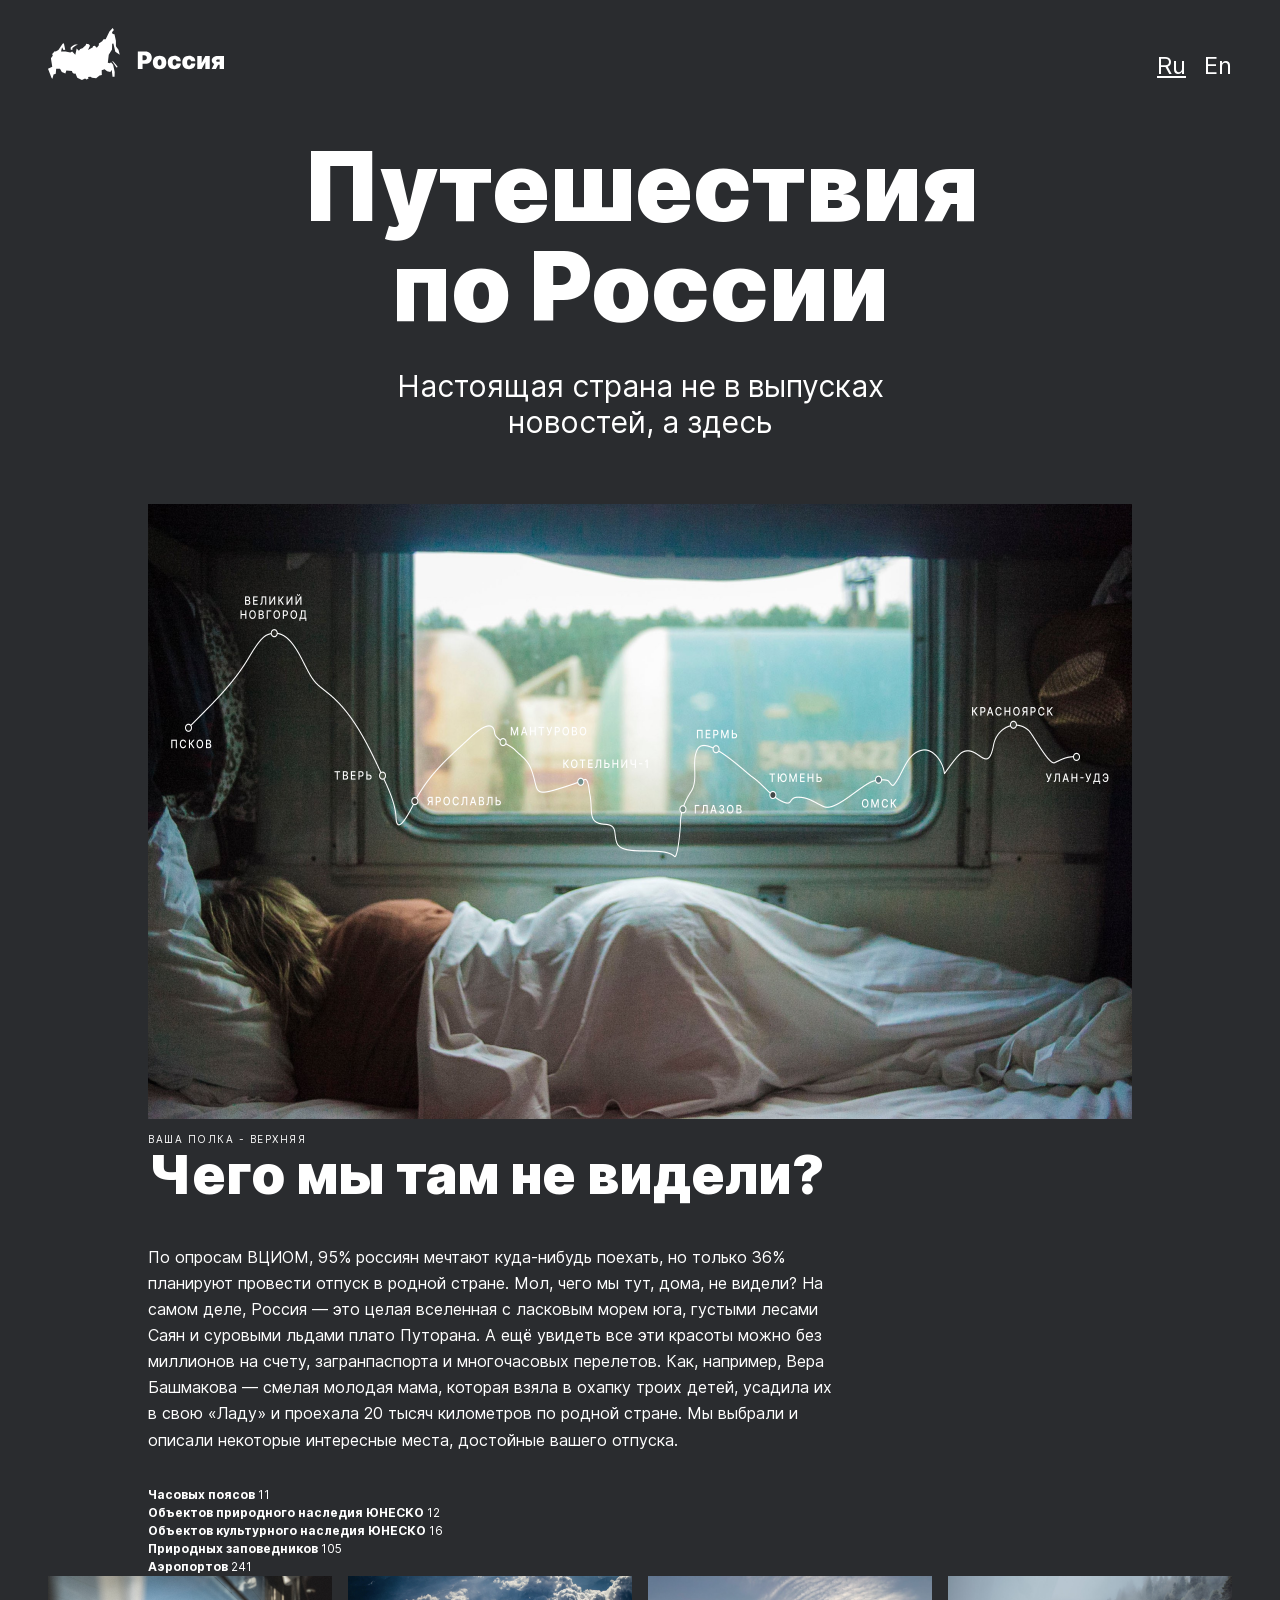
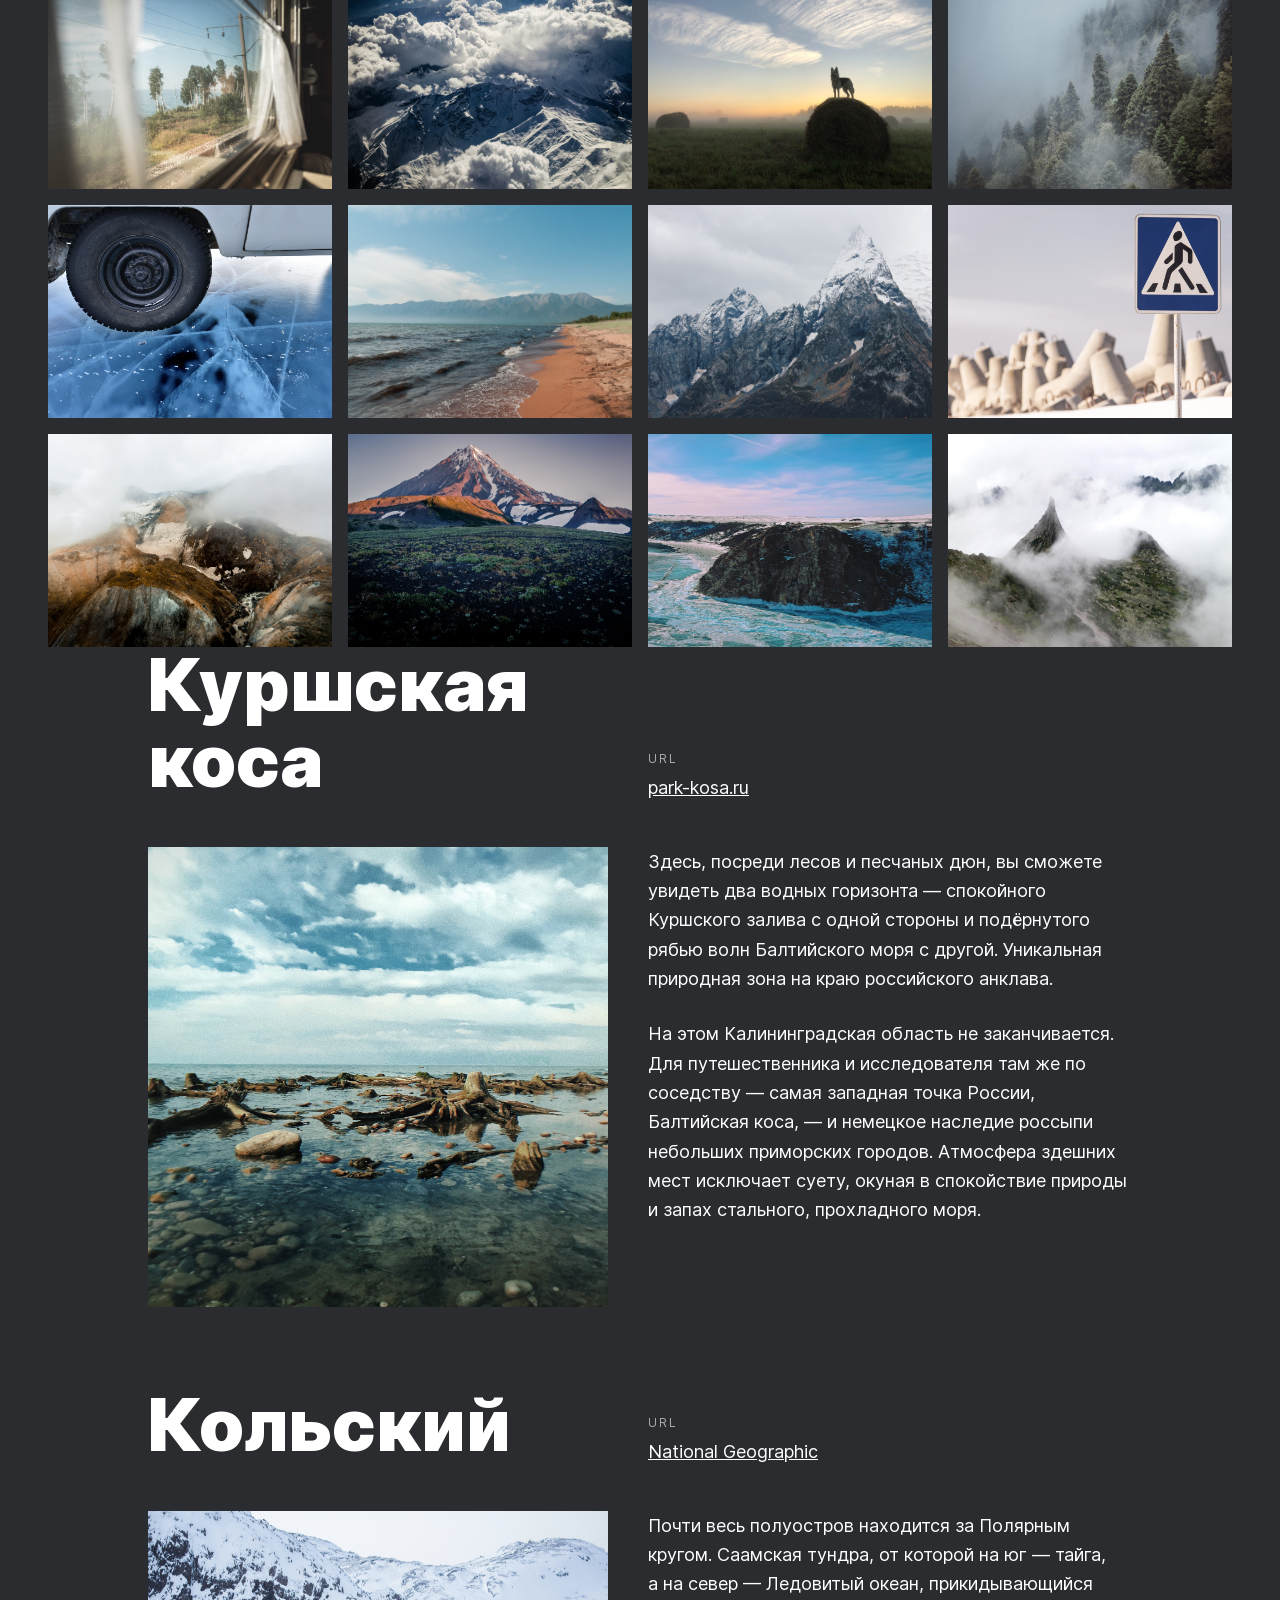
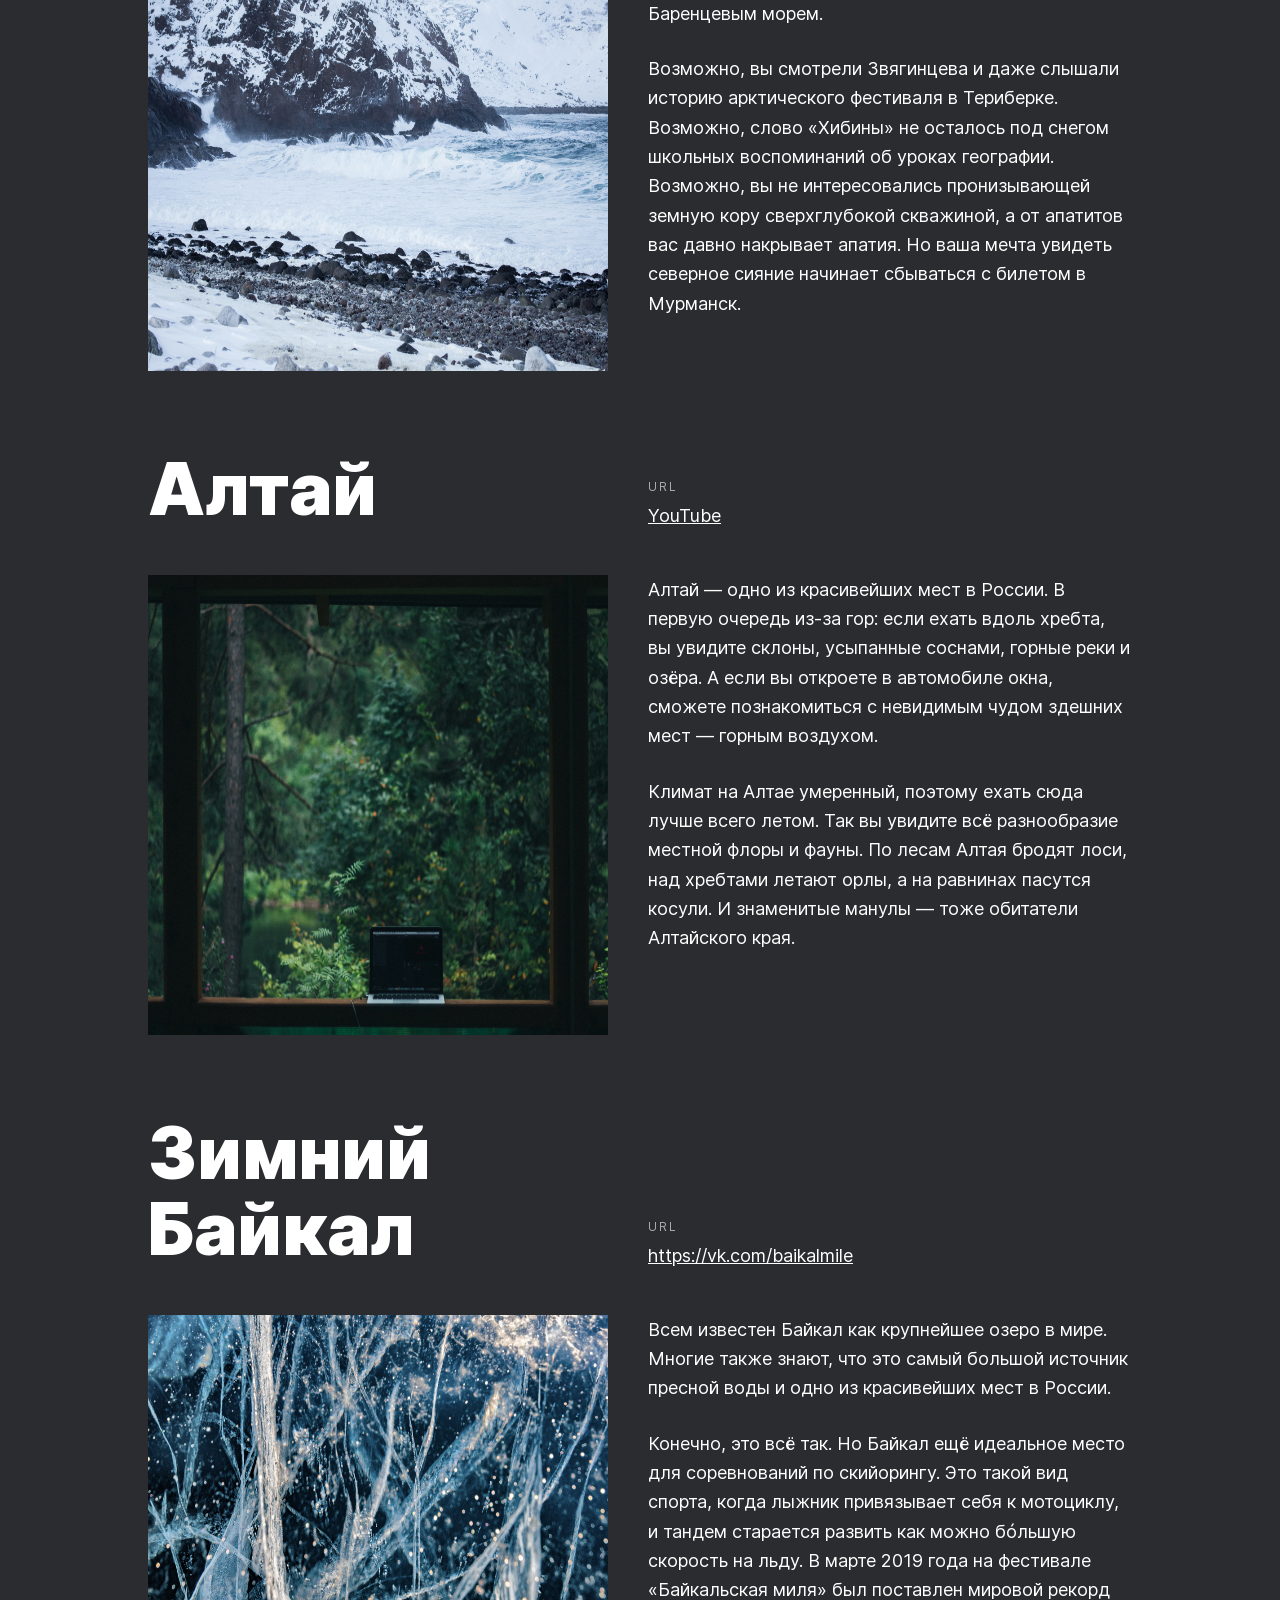
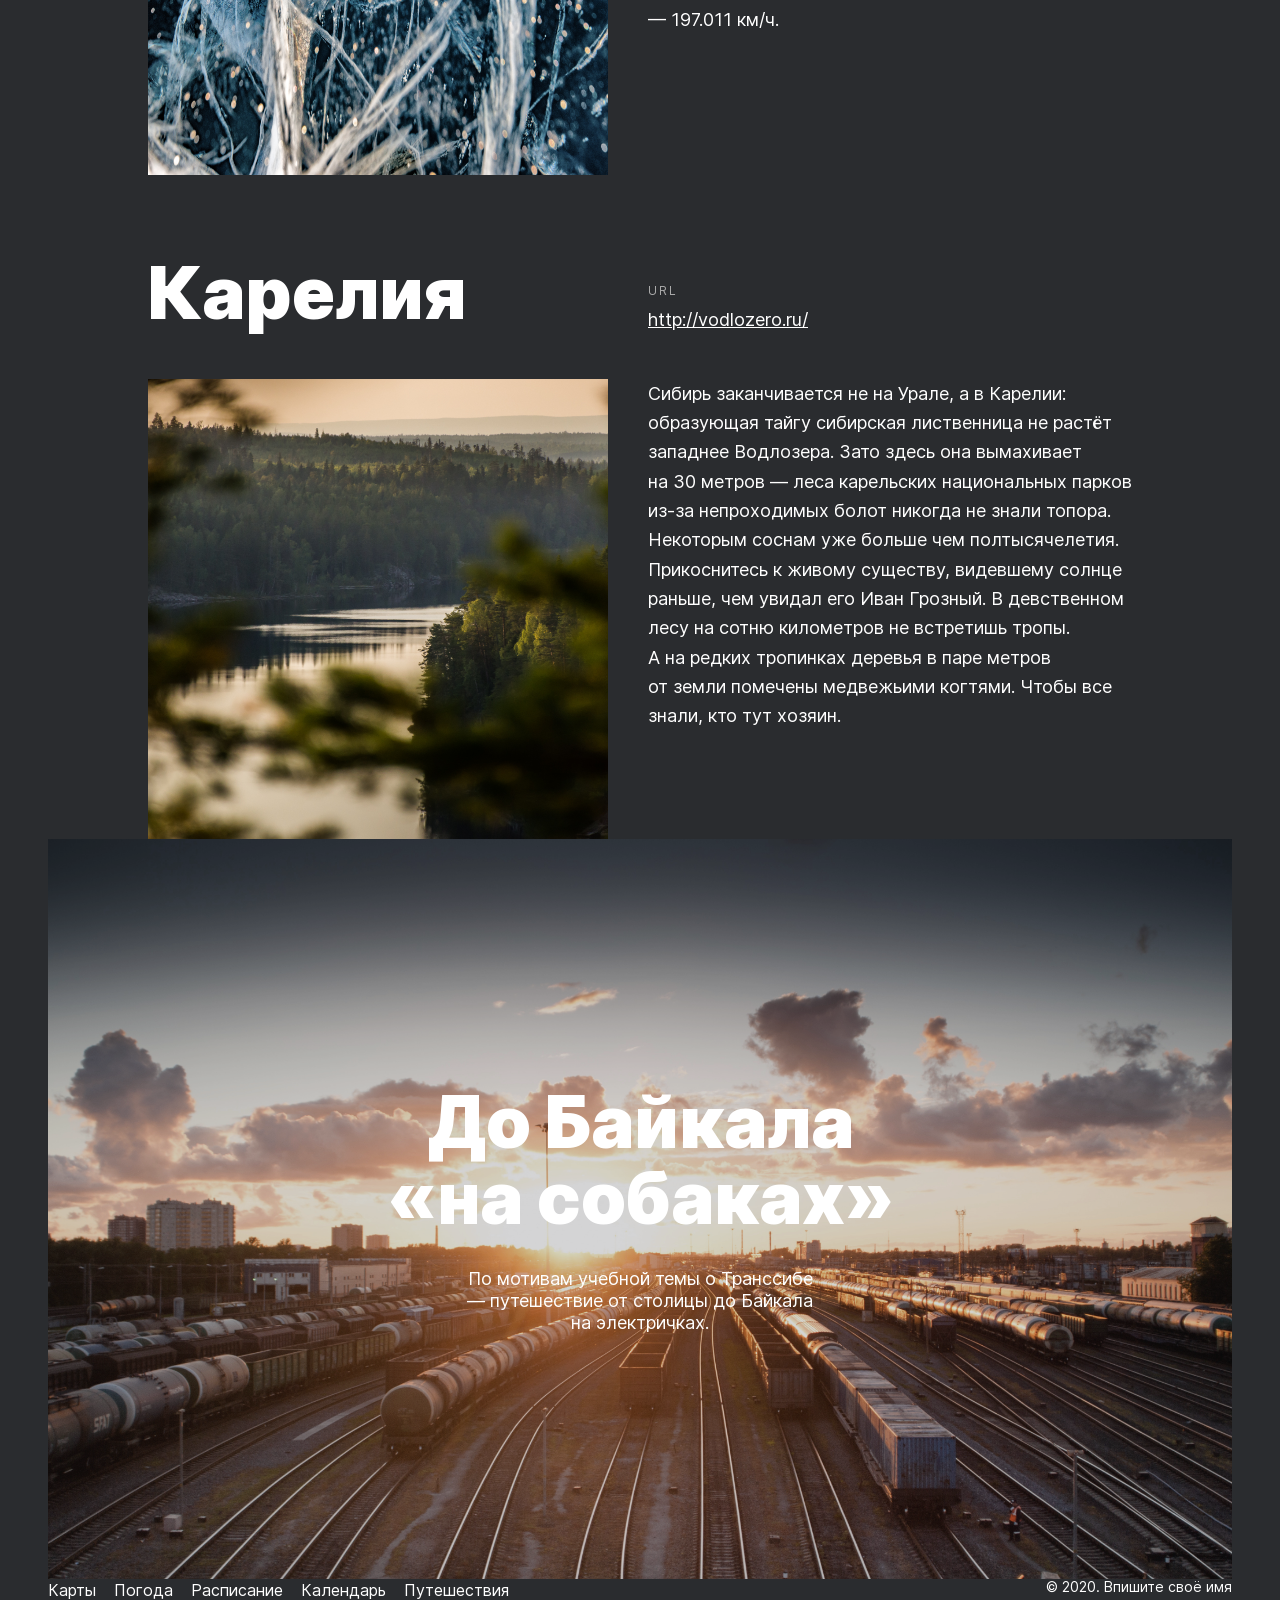
==== commit c0efe4aa: "Рефакторинг кода (3)" ====
--- a/index.html
+++ b/index.html
@@ -16,9 +16,9 @@
                         <img src="./assets/svg/logo.svg" alt="Логотип сайта">
                     </a>
                 </div>
-                <ul class="header__langs-list header__langs-list">
-                    <li><a href="#" class="link link_active">Ru</a></li>
-                    <li><a href="#" class="link">En</a></li>
+                <ul class="header__langs-list">
+                    <li><a href="#" class="link link_active link-opacity">Ru</a></li>
+                    <li><a href="#" class="link link-opacity">En</a></li>
                 </ul>
             </header>
             <main class="main">
@@ -31,28 +31,26 @@
                     </figure>
                 </section>
                 <section class="information">
-                    <div class="information__container">
-                        <h2 class="information__title">Чего мы там не видели?</h2>
-                        <p class="information__paragraph">По опросам ВЦИОМ, 95% россиян мечтают куда-нибудь поехать,
-                            но только 36% планируют провести отпуск в родной стране. 
-                            Мол, чего мы тут, дома, не видели? На самом деле, 
-                            Россия — это целая вселенная с ласковым морем юга, 
-                            густыми лесами Саян и суровыми льдами плато Путорана. 
-                            А ещё увидеть все эти красоты можно без миллионов на счету, 
-                            загранпаспорта и многочасовых перелетов. Как, например, 
-                            Вера Башмакова — смелая молодая мама, которая взяла в 
-                            охапку троих детей, усадила их в свою «Ладу» и проехала 
-                            20 тысяч километров по родной стране. Мы выбрали и описали 
-                            некоторые интересные места, достойные вашего отпуска.
-                        </p>
-                        <ul class="information__list">
-                            <li><span class="information__item-accent">Часовых поясов</span> 11</li>
-                            <li><span class="information__item-accent">Объектов природного наследия ЮНЕСКО</span> 12</li>
-                            <li><span class="information__item-accent">Объектов культурного наследия ЮНЕСКО</span> 16</li>
-                            <li><span class="information__item-accent">Природных заповедников</span> 105</li>
-                            <li><span class="information__item-accent">Аэропортов</span> 241</li>
-                        </ul>
-                    </div>
+                    <h2 class="information__title">Чего мы там не видели?</h2>
+                    <p class="information__paragraph">По опросам ВЦИОМ, 95% россиян мечтают куда-нибудь поехать,
+                        но только 36% планируют провести отпуск в родной стране.
+                        Мол, чего мы тут, дома, не видели? На самом деле,
+                        Россия — это целая вселенная с ласковым морем юга,
+                        густыми лесами Саян и суровыми льдами плато Путорана.
+                        А ещё увидеть все эти красоты можно без миллионов на счету,
+                        загранпаспорта и многочасовых перелетов. Как, например,
+                        Вера Башмакова — смелая молодая мама, которая взяла в
+                        охапку троих детей, усадила их в свою «Ладу» и проехала
+                        20 тысяч километров по родной стране. Мы выбрали и описали
+                        некоторые интересные места, достойные вашего отпуска.
+                    </p>
+                    <ul class="information__list">
+                        <li><span class="information__item-accent">Часовых поясов</span> 11</li>
+                        <li><span class="information__item-accent">Объектов природного наследия ЮНЕСКО</span> 12</li>
+                        <li><span class="information__item-accent">Объектов культурного наследия ЮНЕСКО</span> 16</li>
+                        <li><span class="information__item-accent">Природных заповедников</span> 105</li>
+                        <li><span class="information__item-accent">Аэропортов</span> 241</li>
+                    </ul>
                 </section>
                 <section class="gallery">
                     <img class="gallery__image" src="./assets/img/image1.png" alt="Изображение с видом из окна поезда">
@@ -72,7 +70,7 @@
                     <article class="card">
                         <h3 class="card__title">Куршская коса</h3>
                         <div class="card__url" style="margin-top: 106px;">
-                            <p class="card__url-accent">URL</p>
+                            <p class="card__url-label">URL</p>
                             <a class="link link_active link-opacity" href="http://park-kosa.ru" target="_blank">park-kosa.ru</a>
                         </div>
                         <img class="card__img" src="./assets/img/kurshskaya-kosa.jpg" alt="Изображение Куршской косы">
@@ -94,15 +92,14 @@
                     <article class="card">
                         <h3 class="card__title">Кольский</h3>
                         <div class="card__url">
-                            <p class="card__url-accent">URL</p>
+                            <p class="card__url-label">URL</p>
                             <a class="link link_active link-opacity" href="https://yourshot.nationalgeographic.com/photos/?keywords=kolskiy" target="_blank">National Geographic</a>
                         </div>
                         <img class="card__img" src="./assets/img/kolskiy.jpg" alt="Изображение Кольского полуострова">
                         <div>
                             <p class="card__info">
-                                Почти весь полуостров находится за Полярным кругом. Саамская тундра, 
-                                от которой на юг — тайга, а на север — Ледовитый океан, прикидывающийся 
-                                Баренцевым морем.
+                                Почти весь полуостров находится за&nbsp;Полярным кругом. Саамская тундра, от&nbsp;которой на&nbsp;юг&nbsp;&mdash;
+                                тайга, а&nbsp;на&nbsp;север&nbsp;&mdash; Ледовитый океан, прикидывающийся Баренцевым морем.
                             </p>
                             <p class="card__info">
                                 Возможно, вы смотрели Звягинцева и даже слышали историю арктического 
@@ -117,7 +114,7 @@
                     <article class="card">
                         <h3 class="card__title">Алтай</h3>
                         <div class="card__url">
-                            <p class="card__url-accent">URL</p>
+                            <p class="card__url-label">URL</p>
                             <a class="link link_active link-opacity" href="https://www.youtube.com/watch?v=7ZEsoV7kWAQ" target="_blank">YouTube</a>
                         </div>
                         <img class="card__img" src="./assets/img/altai.jpg" alt="Изображение Алтая">
@@ -140,7 +137,7 @@
                     <article class="card">
                         <h3 class="card__title">Зимний Байкал</h3>
                         <div class="card__url" style="margin-top: 106px;">
-                            <p class="card__url-accent">URL</p>
+                            <p class="card__url-label">URL</p>
                             <a class="link link_active link-opacity" href="https://vk.com/baikalmile" target="_blank">https://vk.com/baikalmile</a>
                         </div>
                         <img class="card__img" src="./assets/img/winter-baikal.jpg" alt="Изображение зимнего Байкала">
@@ -161,17 +158,15 @@
                     <article class="card">
                         <h3 class="card__title">Карелия</h3>
                         <div class="card__url">
-                            <p class="card__url-accent">URL</p>
+                            <p class="card__url-label">URL</p>
                             <a class="link link_active link-opacity" href="http://vodlozero.ru" target="_blank">http://vodlozero.ru/</a>
                         </div>
                         <img class="card__img" src="./assets/img/carelia.jpg" alt="Изображение Карелии">
                         <div>
                             <p class="card__info">
-                                Сибирь заканчивается не на Урале, а в Карелии: образующая тайгу сибирская лиственница не растёт западнее Водлозера. 
-                                Зато здесь она вымахивает на 30 метров — леса карельских национальных парков из-за непроходимых болот никогда не знали топора. 
-                                Некоторым соснам уже больше чем полтысячелетия. Прикоснитесь к живому существу, видевшему солнце раньше, чем увидал его Иван Грозный. 
-                                В девственном лесу на сотню километров не встретишь тропы. А на редких тропинках деревья 
-                                в паре метров от земли помечены медвежьими когтями. Чтобы все знали, кто тут хозяин.
+                                Сибирь заканчивается не&nbsp;на&nbsp;Урале, а&nbsp;в&nbsp;Карелии: образующая тайгу сибирская лиственница не&nbsp;растёт западнее Водлозера. Зато здесь она вымахивает на&nbsp;30&nbsp;метров&nbsp;&mdash; леса карельских национальных парков из-за непроходимых болот никогда не&nbsp;знали топора. Некоторым соснам уже больше чем полтысячелетия. Прикоснитесь к&nbsp;живому существу, видевшему солнце раньше, чем увидал его Иван Грозный.
+                                В&nbsp;девственном лесу на&nbsp;сотню километров не&nbsp;встретишь тропы. А&nbsp;на&nbsp;редких тропинках деревья
+                                в&nbsp;паре метров от&nbsp;земли помечены медвежьими когтями. Чтобы все знали, кто тут хозяин.
                             </p>
                         </div>
                     </article>
--- a/css/index.css
+++ b/css/index.css
@@ -19,7 +19,6 @@
 @import "./blocks/greetings/__image/greetings__image.css";
 @import "./blocks/greetings/__figcaption/greetings__figcaption.css";
 @import "./blocks/information/information.css";
-@import "./blocks/information/__container/information__container.css";
 @import "./blocks/information/__paragraph/information__paragraph.css";
 @import "./blocks/information/__list/information__list.css";
 @import "./blocks/information/__item-accent/information__item-accent.css";
@@ -31,8 +30,7 @@
 @import "./blocks/card/__url/card__url.css";
 @import "./blocks/card/__img/card__img.css";
 @import "./blocks/card/__info/card__info.css";
-@import "./blocks/card/__url-accent/card__url-accent.css";
-@import "./blocks/card/__link/card__link.css";
+@import "./blocks/card/__url-label/card__url-label.css";
 @import "./blocks/advert/advert.css";
 @import "./blocks/advert/__title/advert__title.css";
 @import "./blocks/advert/__subtitle/advert__subtitle.css";
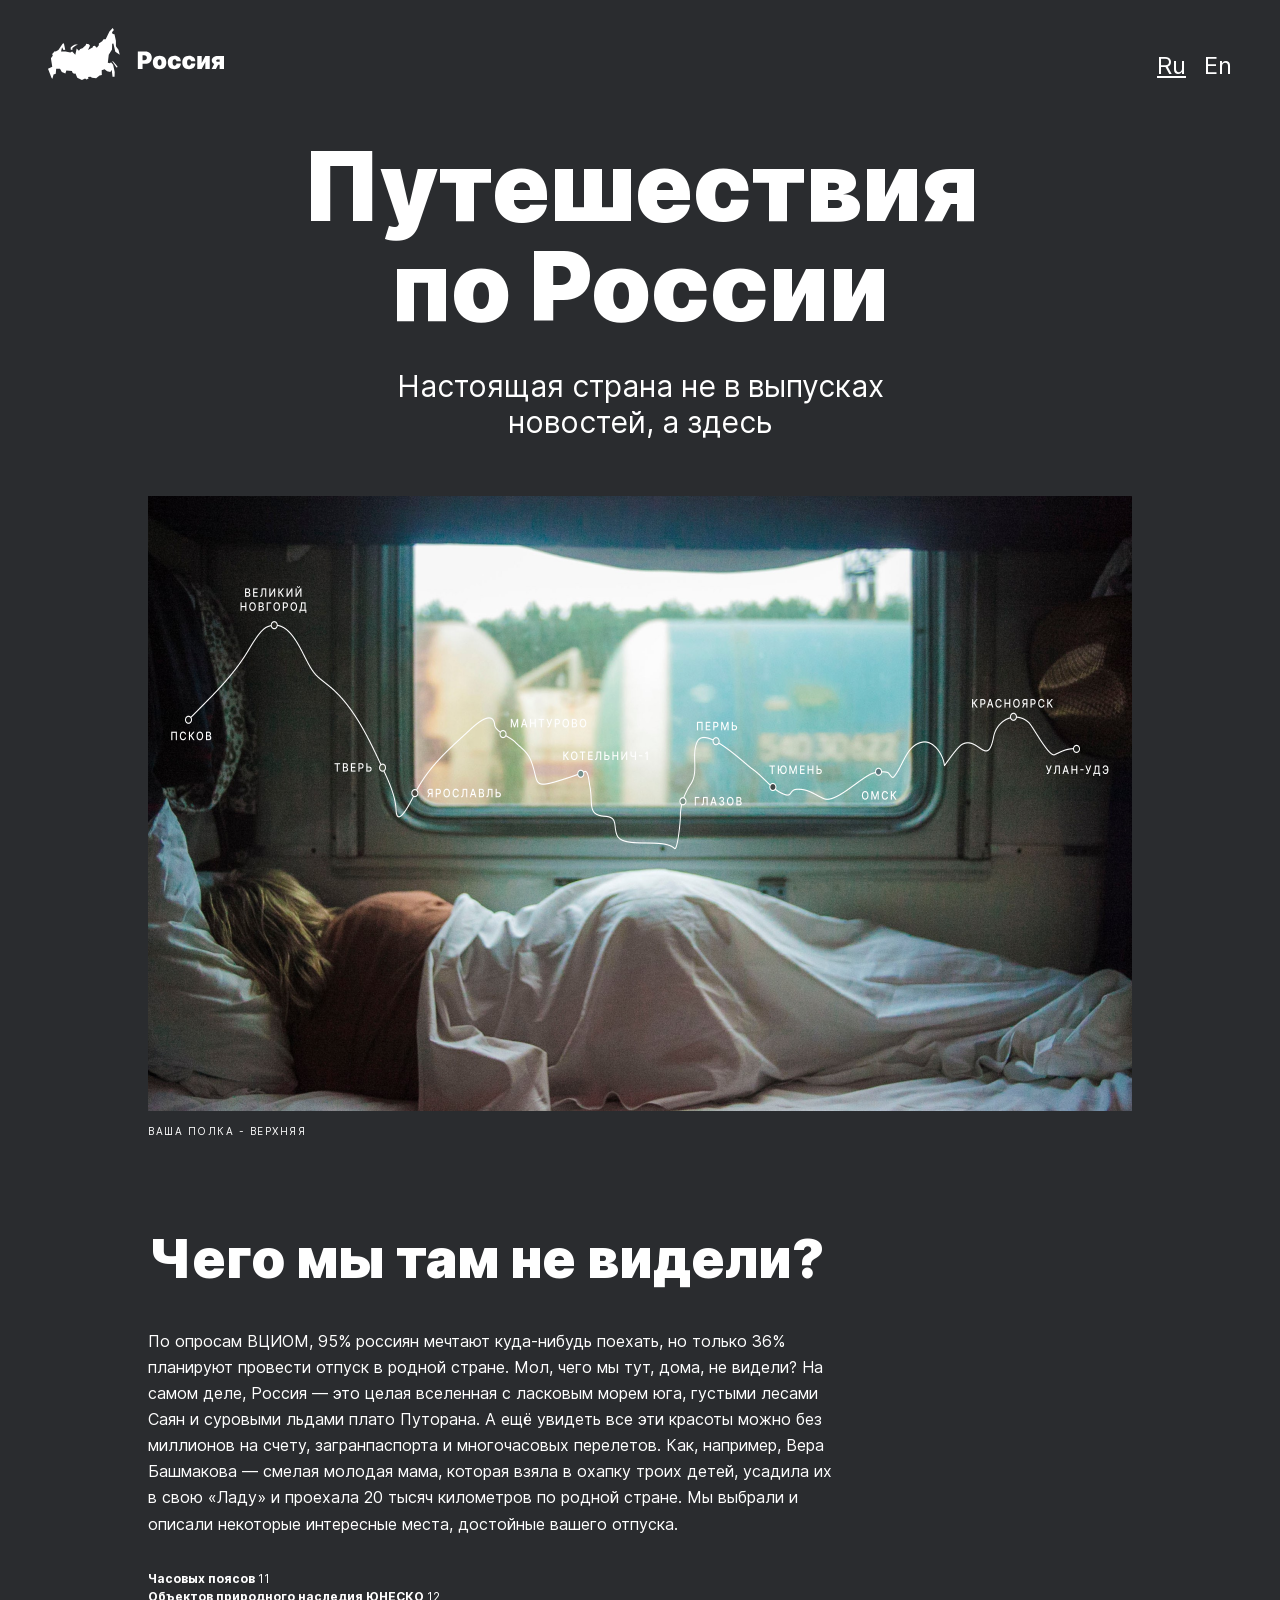
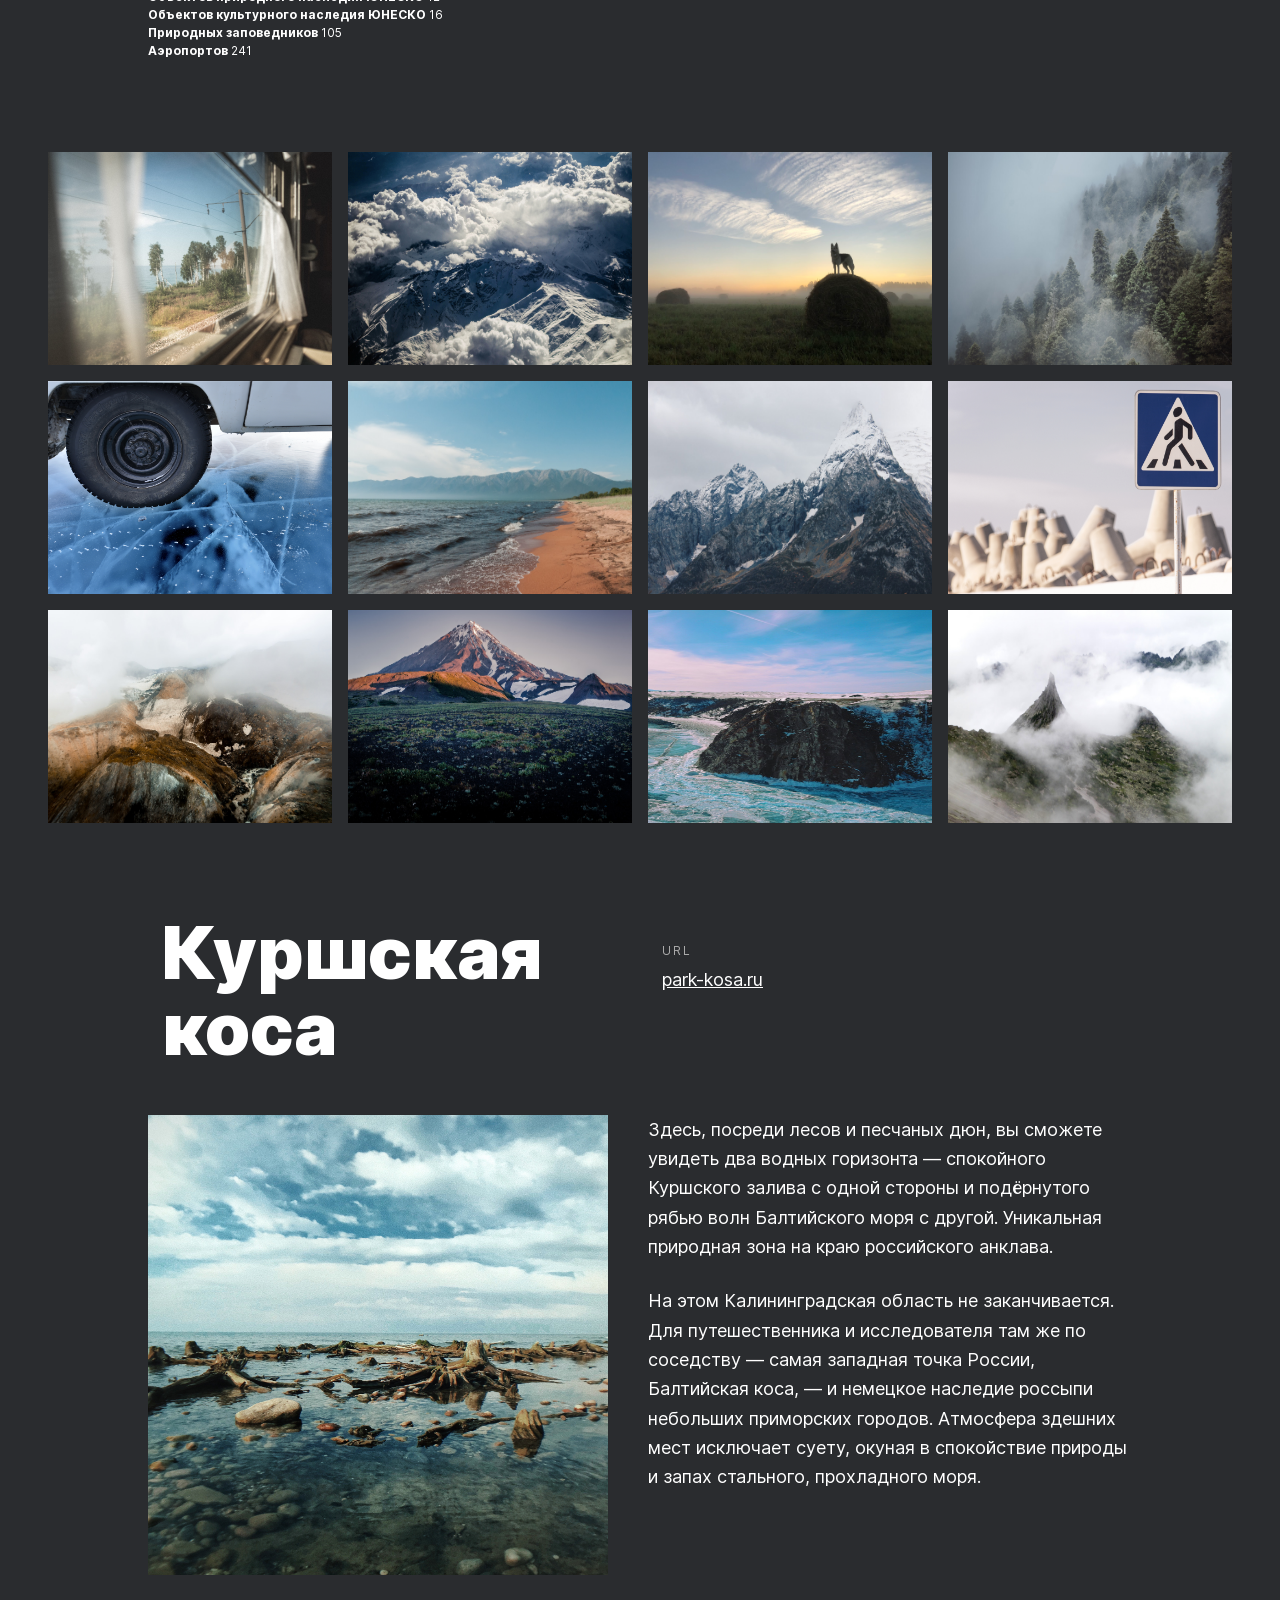
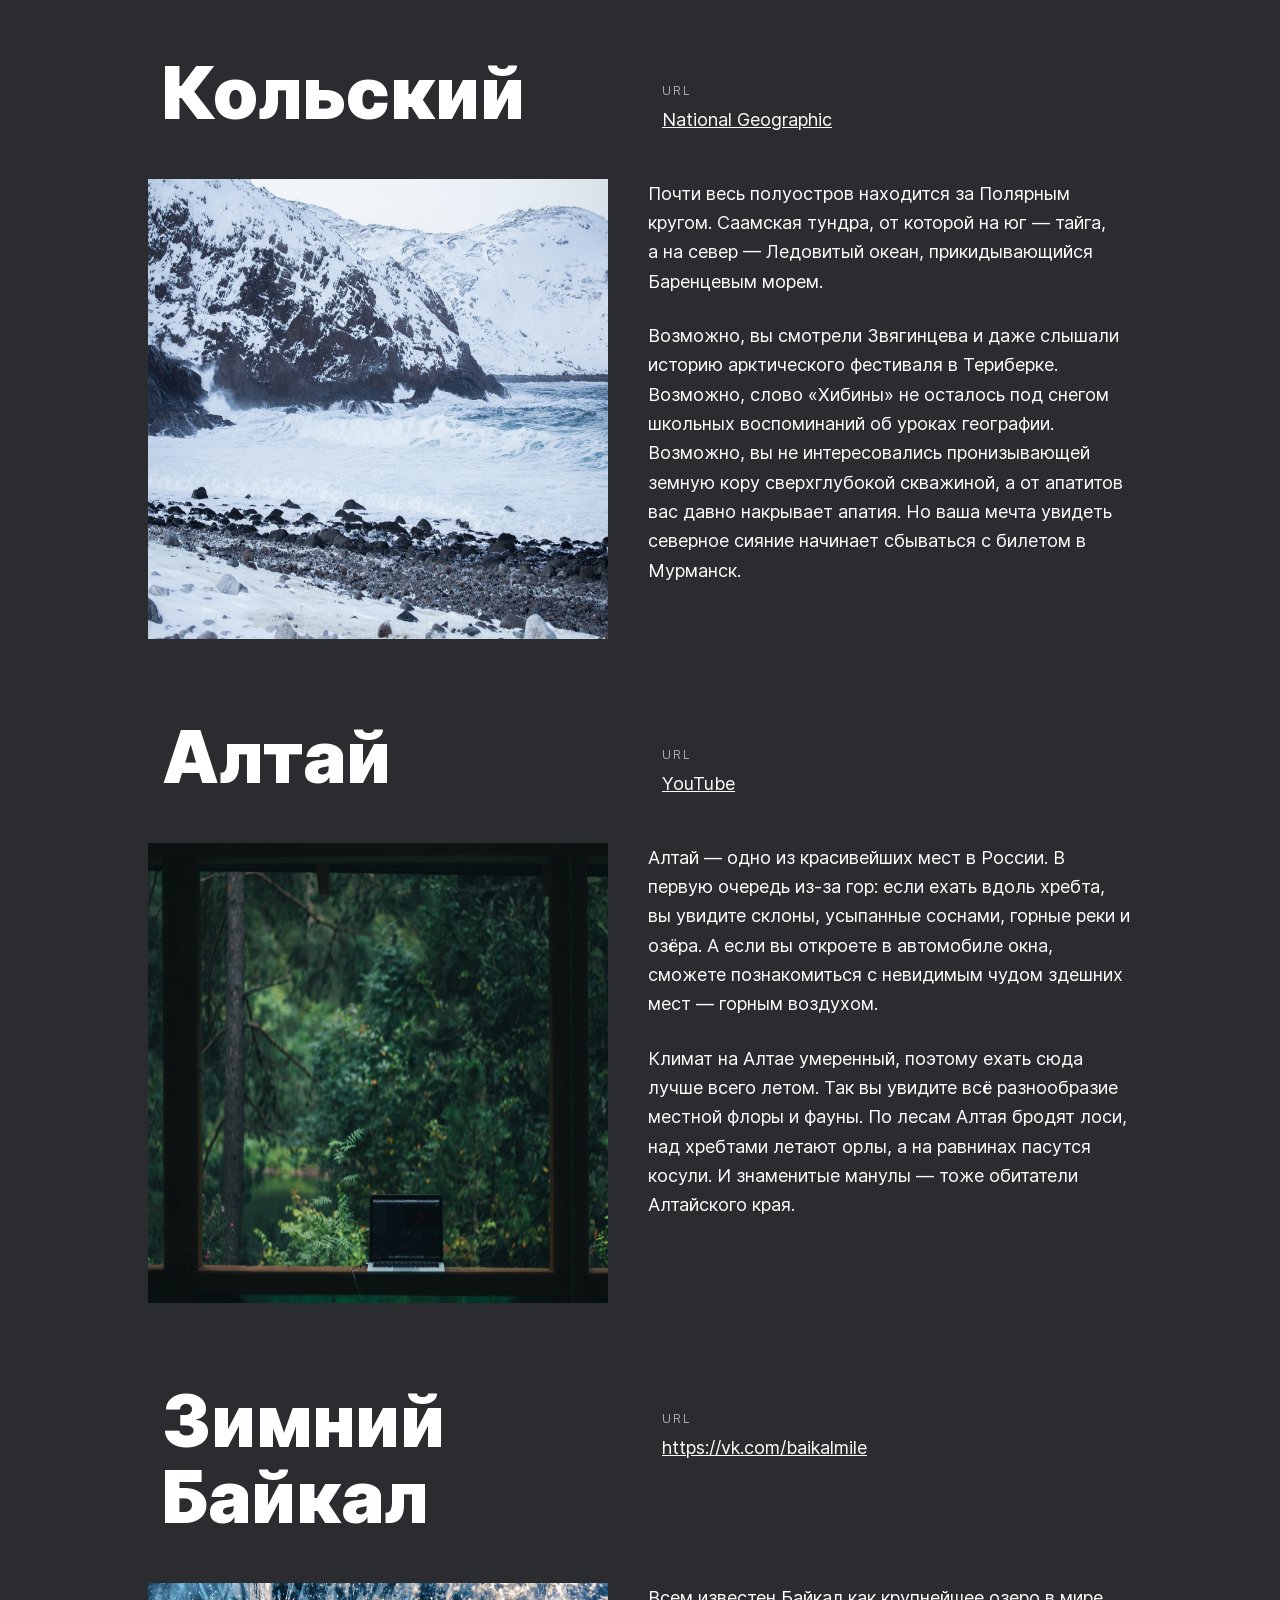
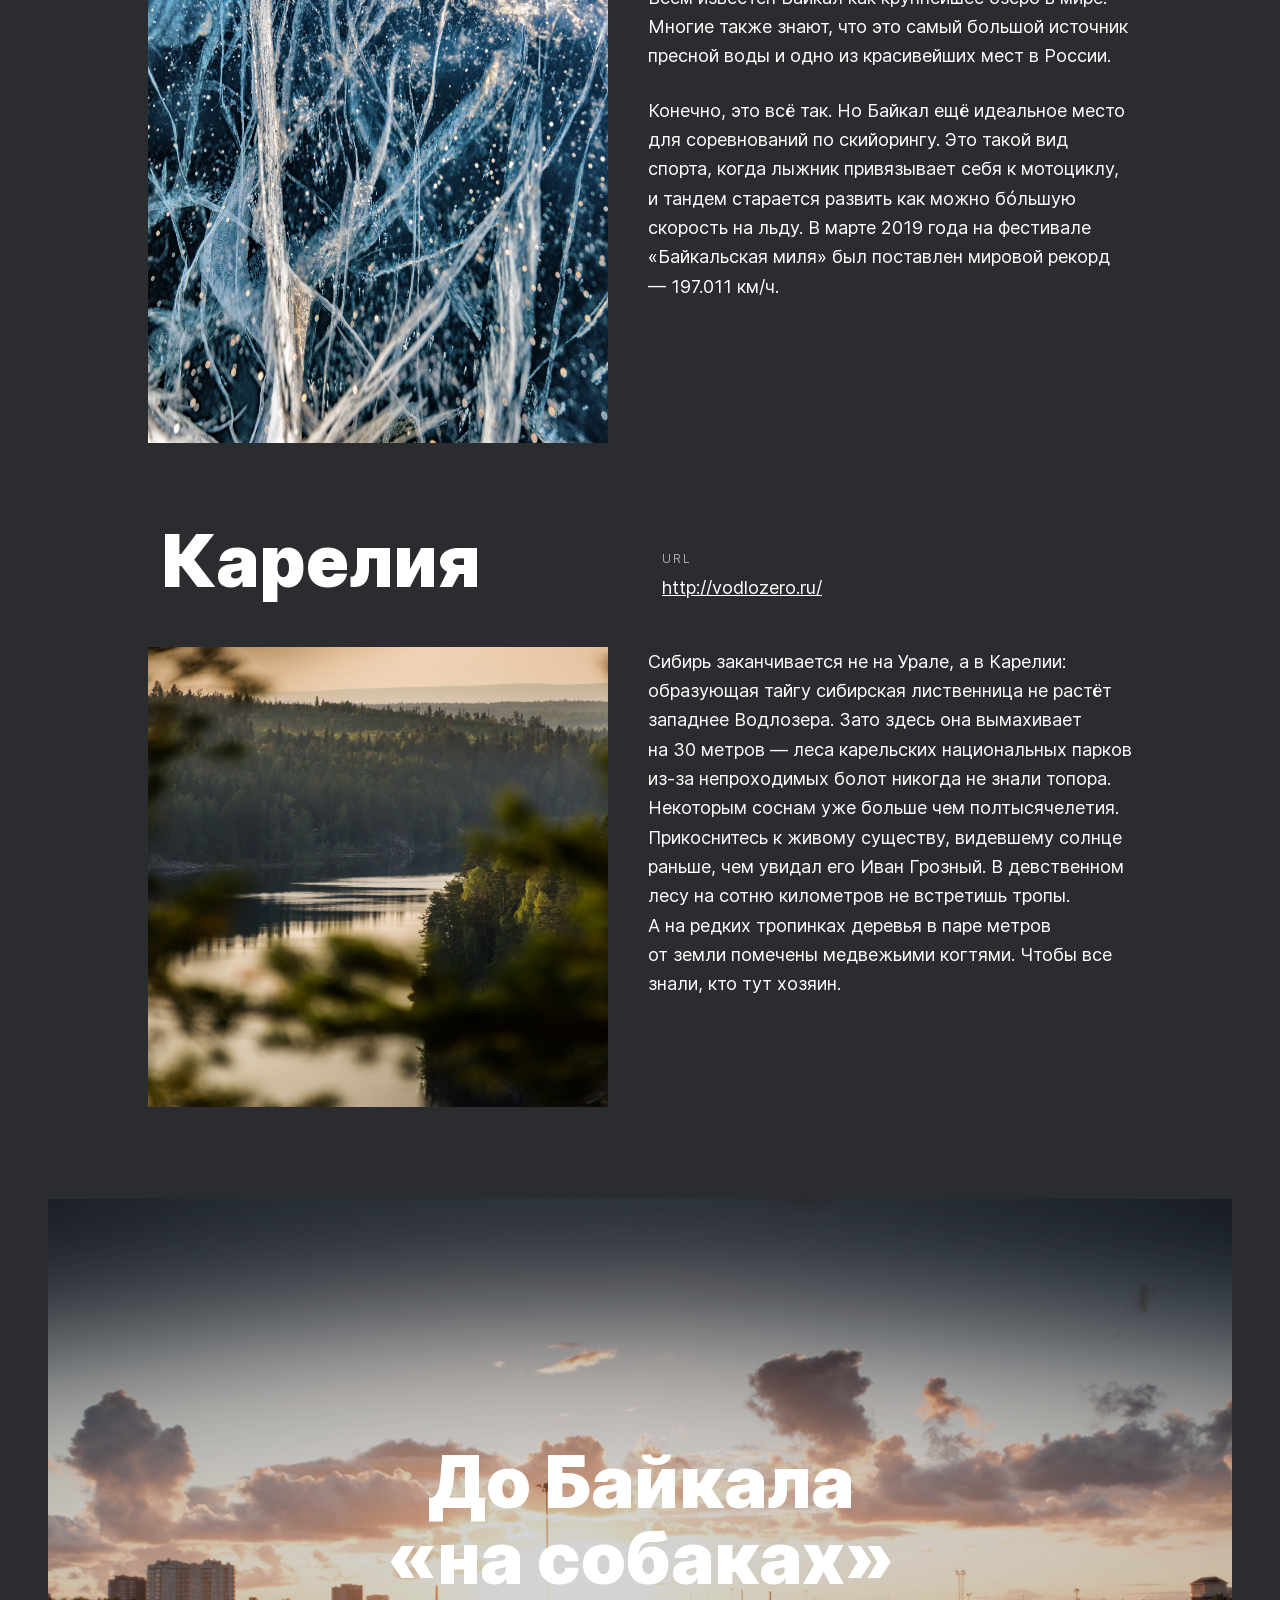
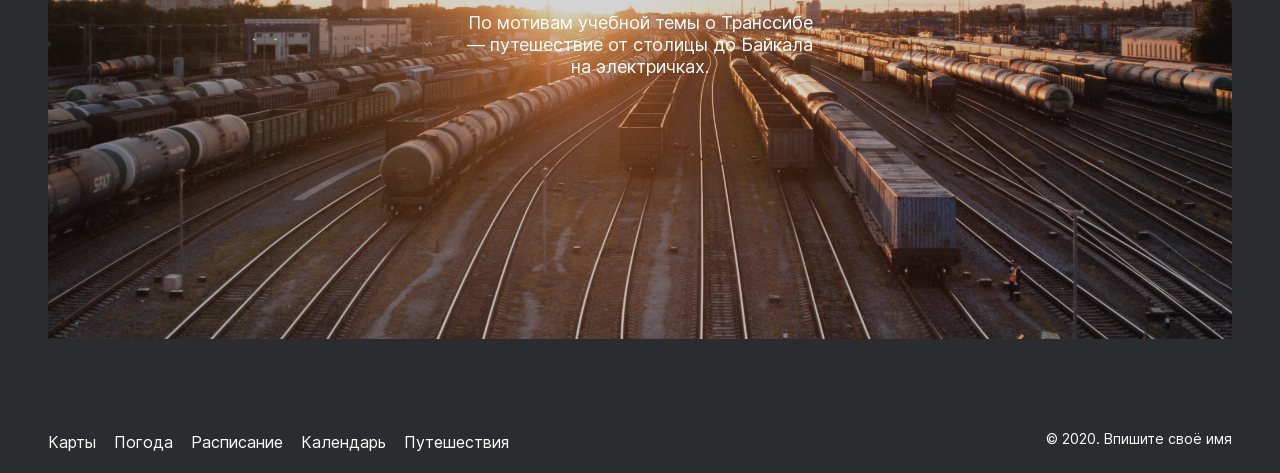
==== commit 547ab5e3: "feature: Добавлена адаптивность." ====
--- a/index.html
+++ b/index.html
@@ -13,7 +13,7 @@
             <header class="header">
                 <div class="logo">
                     <a href="#">
-                        <img src="./assets/svg/logo.svg" alt="Логотип сайта">
+                        <img class="logo" src="./assets/svg/logo.svg" alt="Логотип сайта">
                     </a>
                 </div>
                 <ul class="header__langs-list">
@@ -69,7 +69,7 @@
                 <section class="places">
                     <article class="card">
                         <h3 class="card__title">Куршская коса</h3>
-                        <div class="card__url" style="margin-top: 106px;">
+                        <div class="card__url">
                             <p class="card__url-label">URL</p>
                             <a class="link link_active link-opacity" href="http://park-kosa.ru" target="_blank">park-kosa.ru</a>
                         </div>
@@ -136,7 +136,7 @@
                     </article>
                     <article class="card">
                         <h3 class="card__title">Зимний Байкал</h3>
-                        <div class="card__url" style="margin-top: 106px;">
+                        <div class="card__url">
                             <p class="card__url-label">URL</p>
                             <a class="link link_active link-opacity" href="https://vk.com/baikalmile" target="_blank">https://vk.com/baikalmile</a>
                         </div>
